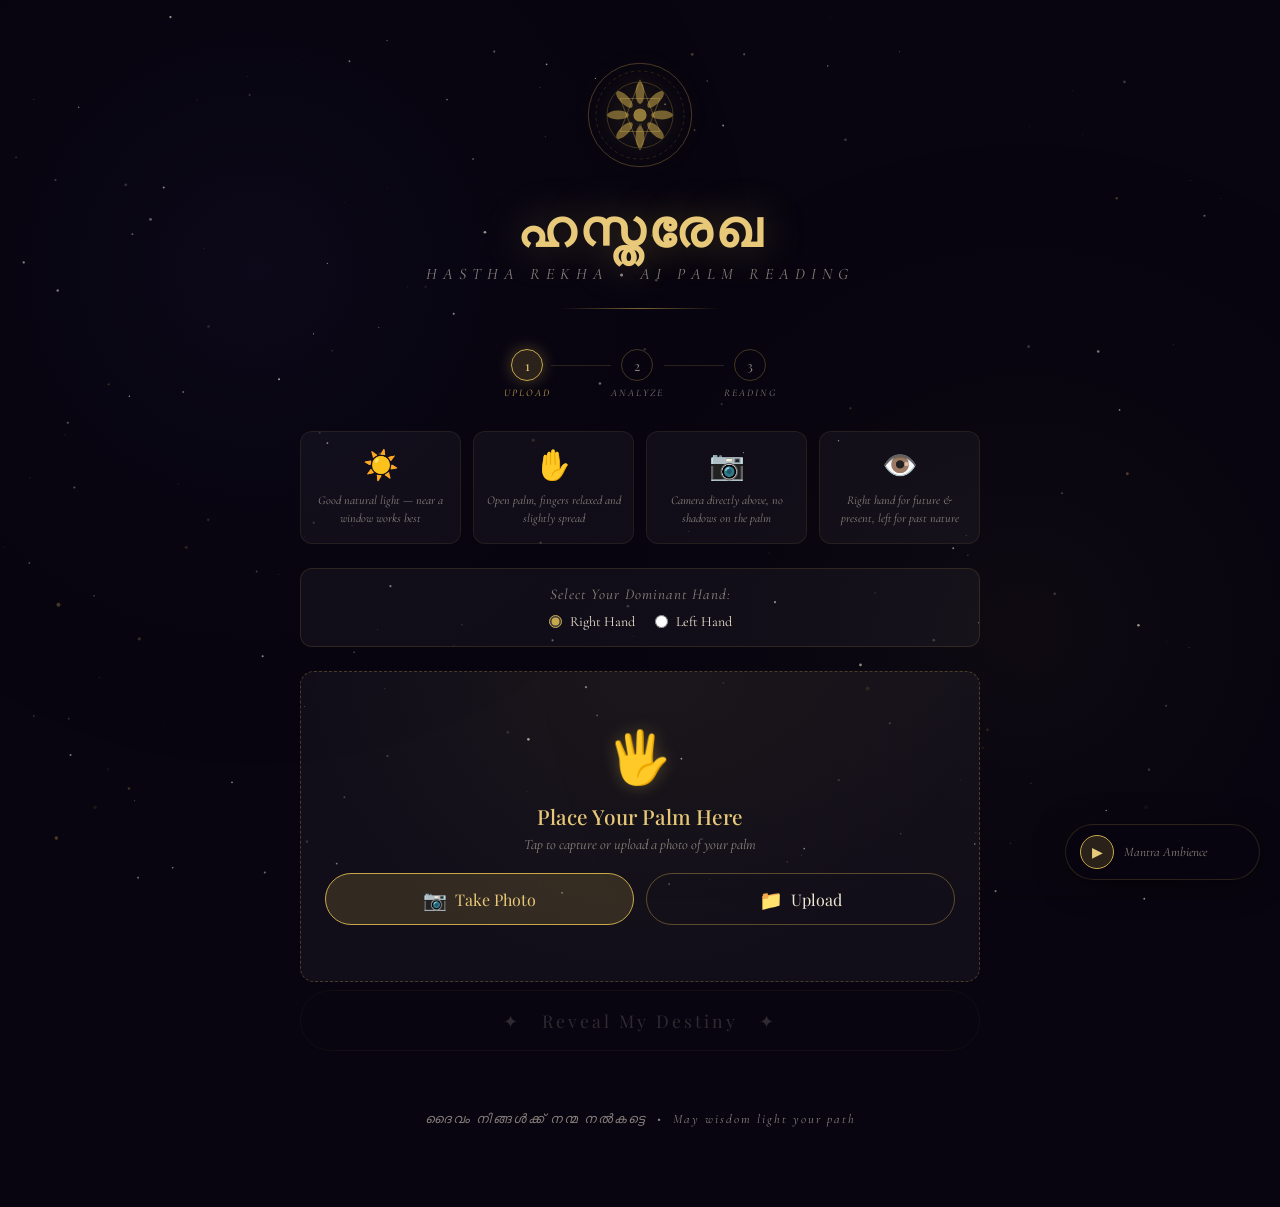
==== frontend/index.html @ 3e12196b "Initial commit of AI Hastha Rekha" ====
<!DOCTYPE html>
<html lang="en">

<head>
  <meta charset="UTF-8">
  <meta name="viewport" content="width=device-width, initial-scale=1.0">
  <title>ഹസ്തരേഖ — AI Palm Reader</title>
  <link
    href="https://fonts.googleapis.com/css2?family=Playfair+Display:wght@400;500;700&family=Cormorant+Garamond:ital,wght@0,300;0,400;0,500;1,300;1,400&family=Noto+Sans+Malayalam:wght@300;400;500&display=swap"
    rel="stylesheet">
  <style>
    :root {
      --gold: #c9a84c;
      --gold-light: #e8c97a;
      --gold-dim: rgba(201, 168, 76, 0.18);
      --gold-glow: rgba(201, 168, 76, 0.35);
      --deep: #080510;
      --surface: rgba(255, 255, 255, 0.04);
      --surface2: rgba(255, 255, 255, 0.07);
      --text: #f0e6d3;
      --text-dim: rgba(240, 230, 211, 0.55);
      --rose: #c46b7a;
      --indigo: #5b4faa;
      --r: 14px;
    }

    * {
      margin: 0;
      padding: 0;
      box-sizing: border-box
    }

    html {
      scroll-behavior: smooth
    }

    body {
      font-family: 'Cormorant Garamond', serif;
      background: var(--deep);
      color: var(--text);
      min-height: 100vh;
      overflow-x: hidden;
      cursor: default;
    }

    /* ── CANVAS BACKGROUND ── */
    #cosmosCanvas {
      position: fixed;
      top: 0;
      left: 0;
      width: 100%;
      height: 100%;
      z-index: 0;
      pointer-events: none;
    }

    /* ── MAIN WRAPPER ── */
    .app {
      position: relative;
      z-index: 1;
      min-height: 100vh;
      display: flex;
      flex-direction: column;
      align-items: center;
      padding: 0 16px 80px;
    }

    /* ── HERO HEADER ── */
    .hero {
      width: 100%;
      max-width: 680px;
      text-align: center;
      padding: 60px 0 40px;
      animation: fadeDown 1.2s cubic-bezier(.16, 1, .3, 1) both;
    }

    @keyframes fadeDown {
      from {
        opacity: 0;
        transform: translateY(-30px)
      }

      to {
        opacity: 1;
        transform: none
      }
    }

    .yantra {
      width: 110px;
      height: 110px;
      margin: 0 auto 28px;
      position: relative;
    }

    .yantra svg {
      width: 100%;
      height: 100%;
      animation: rotateYantra 60s linear infinite;
      filter: drop-shadow(0 0 14px var(--gold-glow));
    }

    @keyframes rotateYantra {
      to {
        transform: rotate(360deg)
      }
    }

    .hero h1 {
      font-family: 'Playfair Display', serif;
      font-size: clamp(2rem, 7vw, 3.2rem);
      font-weight: 700;
      color: var(--gold-light);
      letter-spacing: 3px;
      line-height: 1.1;
      text-shadow: 0 0 40px var(--gold-glow);
    }

    .hero-sub {
      font-family: 'Cormorant Garamond', serif;
      font-size: clamp(0.8rem, 2.5vw, 1rem);
      font-style: italic;
      color: var(--text-dim);
      letter-spacing: 6px;
      text-transform: uppercase;
      margin-top: 10px;
    }

    .divider {
      width: 160px;
      height: 1px;
      background: linear-gradient(to right, transparent, var(--gold), transparent);
      margin: 24px auto 0;
      opacity: .6;
    }

    /* ── MUSIC PLAYER ── */
    .music-bar {
      position: fixed;
      bottom: 20px;
      right: 20px;
      z-index: 100;
      display: flex;
      align-items: center;
      gap: 10px;
      background: rgba(8, 5, 16, 0.85);
      border: 1px solid var(--gold-dim);
      border-radius: 50px;
      padding: 10px 18px 10px 14px;
      backdrop-filter: blur(20px);
      box-shadow: 0 4px 30px rgba(0, 0, 0, 0.5);
      transition: transform .2s;
    }

    .music-bar:hover {
      transform: translateY(-2px)
    }

    .music-btn {
      width: 34px;
      height: 34px;
      border-radius: 50%;
      background: var(--gold-dim);
      border: 1px solid var(--gold);
      color: var(--gold-light);
      font-size: 14px;
      cursor: pointer;
      display: flex;
      align-items: center;
      justify-content: center;
      transition: all .2s;
    }

    .music-btn:hover {
      background: var(--gold-glow)
    }

    .music-label {
      font-family: 'Cormorant Garamond', serif;
      font-size: 13px;
      font-style: italic;
      color: var(--text-dim);
      white-space: nowrap;
    }

    .music-waves {
      display: flex;
      align-items: flex-end;
      gap: 2px;
      height: 18px;
      margin-left: 6px
    }

    .music-waves span {
      width: 3px;
      background: var(--gold);
      border-radius: 2px;
      animation: musicWave 1.2s ease-in-out infinite;
      opacity: 0;
      transition: opacity .3s;
    }

    .music-waves span:nth-child(2) {
      animation-delay: .15s
    }

    .music-waves span:nth-child(3) {
      animation-delay: .3s
    }

    .music-waves span:nth-child(4) {
      animation-delay: .45s
    }

    .music-waves.playing span {
      opacity: 1
    }

    @keyframes musicWave {

      0%,
      100% {
        height: 4px
      }

      50% {
        height: 16px
      }
    }

    /* ── STEP INDICATOR ── */
    .steps {
      display: flex;
      align-items: center;
      gap: 0;
      margin-bottom: 32px;
      animation: fadeUp .8s .3s both;
    }

    @keyframes fadeUp {
      from {
        opacity: 0;
        transform: translateY(20px)
      }

      to {
        opacity: 1;
        transform: none
      }
    }

    .step {
      display: flex;
      flex-direction: column;
      align-items: center;
      gap: 6px;
    }

    .step-dot {
      width: 32px;
      height: 32px;
      border-radius: 50%;
      border: 1.5px solid rgba(201, 168, 76, 0.3);
      display: flex;
      align-items: center;
      justify-content: center;
      font-size: 13px;
      font-family: 'Playfair Display', serif;
      color: var(--text-dim);
      transition: all .5s cubic-bezier(.16, 1, .3, 1);
    }

    .step.active .step-dot {
      border-color: var(--gold);
      color: var(--gold-light);
      background: var(--gold-dim);
      box-shadow: 0 0 16px var(--gold-glow);
    }

    .step.done .step-dot {
      border-color: var(--gold);
      background: var(--gold);
      color: var(--deep);
    }

    .step-label {
      font-size: 10px;
      letter-spacing: 2px;
      text-transform: uppercase;
      color: var(--text-dim);
      font-style: italic;
      transition: color .3s;
    }

    .step.active .step-label {
      color: var(--gold)
    }

    .step-line {
      width: 60px;
      height: 1px;
      background: linear-gradient(to right, var(--gold-dim), var(--gold-dim));
      margin-bottom: 18px;
      transition: background .5s;
    }

    .step-line.done {
      background: linear-gradient(to right, var(--gold), var(--gold))
    }

    @media(max-width:480px) {
      .step-line {
        width: 30px
      }

      .step-label {
        font-size: 9px
      }
    }

    /* ── UPLOAD CARD ── */
    .upload-card {
      width: 100%;
      max-width: 680px;
      animation: fadeUp .8s .4s both;
    }

    /* HOW-TO GUIDE */
    .howto {
      display: grid;
      grid-template-columns: repeat(auto-fit, minmax(140px, 1fr));
      gap: 12px;
      margin-bottom: 24px;
    }

    .howto-item {
      background: var(--surface);
      border: 1px solid rgba(201, 168, 76, 0.1);
      border-radius: 12px;
      padding: 16px 12px;
      text-align: center;
      transition: border-color .3s, background .3s;
    }

    .howto-item:hover {
      border-color: rgba(201, 168, 76, 0.3);
      background: var(--surface2);
    }

    .howto-icon {
      font-size: 1.8rem;
      margin-bottom: 8px;
      display: block
    }

    .howto-text {
      font-size: 12px;
      font-style: italic;
      color: var(--text-dim);
      line-height: 1.5;
    }

    /* DROP ZONE */
    .drop-zone {
      border: 1.5px dashed rgba(201, 168, 76, 0.3);
      border-radius: var(--r);
      padding: 56px 24px;
      text-align: center;
      cursor: pointer;
      position: relative;
      overflow: hidden;
      transition: all .4s cubic-bezier(.16, 1, .3, 1);
      background: var(--surface);
    }

    .drop-zone::before {
      content: '';
      position: absolute;
      inset: 0;
      background: radial-gradient(ellipse at 50% 0%, rgba(201, 168, 76, 0.06), transparent 70%);
      pointer-events: none;
    }

    .drop-zone:hover,
    .drop-zone.dragover {
      border-color: var(--gold);
      background: rgba(201, 168, 76, 0.06);
      transform: scale(1.01);
    }

    .drop-zone input {
      display: none
    }

    .drop-icon {
      font-size: 3.2rem;
      margin-bottom: 12px;
      display: block;
      filter: drop-shadow(0 0 8px var(--gold-glow));
      animation: float 3s ease-in-out infinite;
    }

    @keyframes float {

      0%,
      100% {
        transform: translateY(0)
      }

      50% {
        transform: translateY(-8px)
      }
    }

    .drop-title {
      font-family: 'Playfair Display', serif;
      font-size: 1.3rem;
      font-weight: 500;
      color: var(--gold-light);
      margin-bottom: 6px;
    }

    .drop-sub {
      font-size: .9rem;
      font-style: italic;
      color: var(--text-dim)
    }

    /* ── PREVIEW GRID ── */
    .preview-grid {
      display: grid;
      grid-template-columns: 1fr 1fr;
      gap: 16px;
      margin: 20px 0;
      animation: fadeUp .5s both;
    }

    @media(max-width:500px) {
      .preview-grid {
        grid-template-columns: 1fr
      }
    }

    .preview-box {
      border-radius: 12px;
      overflow: hidden;
      border: 1px solid rgba(201, 168, 76, 0.15);
      background: var(--surface);
      position: relative;
    }

    .preview-box-label {
      position: absolute;
      top: 10px;
      left: 10px;
      z-index: 2;
      font-size: 10px;
      letter-spacing: 2px;
      text-transform: uppercase;
      color: var(--gold);
      font-style: italic;
      background: rgba(8, 5, 16, 0.7);
      padding: 3px 8px;
      border-radius: 20px;
      border: 1px solid var(--gold-dim);
    }

    .preview-box img {
      width: 100%;
      display: block;
      transition: transform .4s;
    }

    .preview-box:hover img {
      transform: scale(1.03)
    }

    /* scanner overlay */
    .scan-overlay {
      position: absolute;
      top: 0;
      left: 0;
      width: 100%;
      height: 100%;
      pointer-events: none;
      z-index: 1;
    }

    .scan-beam {
      width: 100%;
      height: 2px;
      background: linear-gradient(to right, transparent, var(--gold), white, var(--gold), transparent);
      position: absolute;
      left: 0;
      top: 0;
      box-shadow: 0 0 12px var(--gold-glow);
      opacity: 0;
    }

    .scanning .scan-beam {
      animation: beamScan 2s linear infinite;
      opacity: 1;
    }

    @keyframes beamScan {
      0% {
        top: 0%
      }

      100% {
        top: 100%
      }
    }

    /* ── ANALYZE BUTTON ── */
    .btn-analyze {
      width: 100%;
      padding: 18px;
      background: transparent;
      border: 1.5px solid var(--gold);
      border-radius: 50px;
      color: var(--gold-light);
      font-family: 'Playfair Display', serif;
      font-size: 1.1rem;
      letter-spacing: 3px;
      cursor: pointer;
      position: relative;
      overflow: hidden;
      transition: all .4s cubic-bezier(.16, 1, .3, 1);
      margin-top: 8px;
    }

    .btn-analyze::before {
      content: '';
      position: absolute;
      inset: 0;
      background: linear-gradient(135deg, transparent 0%, var(--gold-dim) 50%, transparent 100%);
      transform: translateX(-100%);
      transition: transform .5s;
    }

    .btn-analyze:hover:not(:disabled)::before {
      transform: translateX(100%)
    }

    .btn-analyze:hover:not(:disabled) {
      background: var(--gold-dim);
      box-shadow: 0 0 30px var(--gold-glow), 0 0 60px rgba(201, 168, 76, 0.1);
      transform: translateY(-2px);
    }

    .btn-analyze:disabled {
      opacity: .3;
      cursor: not-allowed;
      border-color: rgba(201, 168, 76, 0.2);
      color: var(--text-dim);
    }

    /* ── LOADING RITUAL ── */
    .loading-ritual {
      width: 100%;
      max-width: 680px;
      text-align: center;
      padding: 60px 20px;
      animation: fadeUp .5s both;
    }

    .ritual-mandala {
      width: 100px;
      height: 100px;
      margin: 0 auto 30px;
      position: relative;
    }

    .ritual-mandala svg {
      animation: rotateYantra 3s linear infinite;
      filter: drop-shadow(0 0 20px var(--gold-glow));
    }

    .ritual-text {
      font-family: 'Playfair Display', serif;
      font-size: 1.2rem;
      font-style: italic;
      color: var(--gold-light);
      margin-bottom: 12px;
    }

    .ritual-sub {
      font-size: .85rem;
      font-style: italic;
      color: var(--text-dim);
      letter-spacing: 2px
    }

    .ritual-dots {
      display: flex;
      justify-content: center;
      gap: 8px;
      margin-top: 20px
    }

    .ritual-dots span {
      width: 6px;
      height: 6px;
      border-radius: 50%;
      background: var(--gold);
      animation: dotPulse 1.5s ease-in-out infinite;
      opacity: .3;
    }

    .ritual-dots span:nth-child(2) {
      animation-delay: .3s
    }

    .ritual-dots span:nth-child(3) {
      animation-delay: .6s
    }

    @keyframes dotPulse {

      0%,
      100% {
        opacity: .3;
        transform: scale(1)
      }

      50% {
        opacity: 1;
        transform: scale(1.4)
      }
    }

    /* ── READING RESULT ── */
    .result-wrap {
      width: 100%;
      max-width: 680px;
      animation: fadeUp .8s both;
    }

    /* CONFIDENCE BADGE */
    .confidence-badge {
      display: inline-flex;
      align-items: center;
      gap: 6px;
      padding: 6px 14px;
      border-radius: 30px;
      font-size: 12px;
      font-style: italic;
      letter-spacing: 1px;
      margin-bottom: 20px;
    }

    .confidence-badge.high {
      background: rgba(100, 180, 100, 0.12);
      border: 1px solid rgba(100, 180, 100, 0.3);
      color: #7ec87e;
    }

    .confidence-badge.medium {
      background: rgba(201, 168, 76, 0.12);
      border: 1px solid var(--gold-dim);
      color: var(--gold-light);
    }

    .confidence-badge.low {
      background: rgba(196, 107, 122, 0.12);
      border: 1px solid rgba(196, 107, 122, 0.3);
      color: var(--rose);
    }

    /* LANGUAGE SWITCHER */
    .lang-switcher {
      display: flex;
      gap: 4px;
      background: rgba(0, 0, 0, 0.3);
      border-radius: 50px;
      padding: 4px;
      border: 1px solid var(--gold-dim);
      margin-bottom: 24px;
      width: fit-content;
    }

    .lang-btn {
      padding: 10px 28px;
      border-radius: 50px;
      font-family: 'Cormorant Garamond', serif;
      font-size: .95rem;
      font-style: italic;
      letter-spacing: 1px;
      cursor: pointer;
      border: none;
      background: transparent;
      color: var(--text-dim);
      transition: all .3s;
    }

    .lang-btn.active {
      background: var(--gold-dim);
      color: var(--gold-light);
      border: 1px solid var(--gold);
      box-shadow: 0 0 12px rgba(201, 168, 76, 0.15);
    }

    /* TTS CONTROL */
    .tts-control {
      display: flex;
      align-items: center;
      gap: 10px;
      background: var(--surface);
      border: 1px solid var(--gold-dim);
      border-radius: 50px;
      padding: 8px 8px 8px 16px;
      margin-bottom: 28px;
      flex-wrap: wrap;
    }

    .tts-label {
      font-size: 12px;
      font-style: italic;
      color: var(--text-dim);
      letter-spacing: 1px;
      flex: 1;
      min-width: 80px;
    }

    .tts-btn {
      background: var(--gold-dim);
      border: 1px solid rgba(201, 168, 76, 0.4);
      color: var(--gold-light);
      border-radius: 50px;
      padding: 7px 16px;
      font-size: 12px;
      cursor: pointer;
      transition: all .2s;
      white-space: nowrap;
    }

    .tts-btn:hover:not(:disabled) {
      background: var(--gold-glow);
      border-color: var(--gold)
    }

    .tts-btn:disabled {
      opacity: .3;
      cursor: not-allowed
    }

    .tts-waves {
      display: flex;
      align-items: flex-end;
      gap: 2px;
      height: 16px;
      margin-left: 4px
    }

    .tts-waves span {
      width: 3px;
      background: var(--gold);
      border-radius: 2px;
      opacity: 0;
      animation: musicWave 1s ease-in-out infinite;
      transition: opacity .3s;
    }

    .tts-waves.active span {
      opacity: 1
    }

    .tts-waves span:nth-child(2) {
      animation-delay: .12s
    }

    .tts-waves span:nth-child(3) {
      animation-delay: .24s
    }

    .tts-waves span:nth-child(4) {
      animation-delay: .36s
    }

    /* READING BODY */
    .reading-body {
      line-height: 1.85;
      font-size: clamp(1rem, 2.5vw, 1.1rem);
      font-weight: 400;
      color: var(--text);
    }

    .reading-body .r-section {
      margin-bottom: 32px;
      opacity: 0;
      transform: translateY(16px);
      animation: revealSection .7s cubic-bezier(.16, 1, .3, 1) forwards;
    }

    @keyframes revealSection {
      to {
        opacity: 1;
        transform: none
      }
    }

    .reading-body .r-section h3 {
      font-family: 'Playfair Display', serif;
      font-size: 1.05rem;
      font-weight: 500;
      color: var(--gold-light);
      letter-spacing: 2px;
      text-transform: uppercase;
      font-style: normal;
      margin-bottom: 12px;
      padding-bottom: 8px;
      border-bottom: 1px solid rgba(201, 168, 76, 0.12);
      display: flex;
      align-items: center;
      gap: 10px;
    }

    .reading-body .r-section h3::before {
      content: '';
      width: 20px;
      height: 1px;
      background: var(--gold);
      flex-shrink: 0;
    }

    .reading-body p {
      margin-bottom: 14px;
      color: rgba(240, 230, 211, 0.88)
    }

    .reading-body .r-greeting {
      font-size: 1.15rem;
      font-style: italic;
      color: var(--gold-light);
      margin-bottom: 24px;
      line-height: 1.7;
      text-align: center;
      padding: 20px;
      border: 1px solid var(--gold-dim);
      border-radius: 12px;
      background: rgba(201, 168, 76, 0.04);
    }

    /* RETAKE BTN */
    .btn-retake {
      display: inline-flex;
      align-items: center;
      gap: 8px;
      padding: 12px 28px;
      background: transparent;
      border: 1px solid rgba(201, 168, 76, 0.3);
      border-radius: 50px;
      color: var(--text-dim);
      font-family: 'Cormorant Garamond', serif;
      font-size: .95rem;
      font-style: italic;
      cursor: pointer;
      transition: all .3s;
      margin-top: 30px;
      letter-spacing: 1px;
    }

    .btn-retake:hover {
      border-color: var(--gold);
      color: var(--gold-light);
      background: var(--gold-dim);
    }

    /* ERROR */
    .error-card {
      background: rgba(196, 107, 122, 0.08);
      border: 1px solid rgba(196, 107, 122, 0.3);
      border-radius: 12px;
      padding: 24px;
      text-align: center;
      color: var(--rose);
      font-style: italic;
    }

    /* FOOTER */
    .footer {
      margin-top: 60px;
      text-align: center;
      color: var(--text-dim);
      font-size: .8rem;
      font-style: italic;
      letter-spacing: 2px;
      animation: fadeUp 1s 1s both;
    }

    /* SCROLLBAR */
    ::-webkit-scrollbar {
      width: 4px
    }

    ::-webkit-scrollbar-track {
      background: transparent
    }

    ::-webkit-scrollbar-thumb {
      background: var(--gold-dim);
      border-radius: 2px
    }

    /* DOMINANCE SELECTOR */
    .dominance-select-wrap {
      display: flex;
      flex-direction: column;
      align-items: center;
      gap: 10px;
      margin-bottom: 24px;
      background: var(--surface);
      border: 1px solid rgba(201, 168, 76, 0.15);
      border-radius: 12px;
      padding: 16px;
      width: 100%;
    }

    .dominance-label {
      font-family: 'Cormorant Garamond', serif;
      font-size: 15px;
      font-style: italic;
      color: var(--text-dim);
      letter-spacing: 1px;
    }

    .dominance-options {
      display: flex;
      gap: 20px;
    }

    .dom-option {
      display: flex;
      align-items: center;
      gap: 8px;
      cursor: pointer;
      font-size: 14px;
      color: var(--text);
      transition: color 0.3s;
    }

    .dom-option input {
      accent-color: var(--gold);
      cursor: pointer;
    }

    .dom-option:hover {
      color: var(--gold-light);
    }

    /* CONFIRMATION MODAL */
    .modal {
      position: fixed;
      inset: 0;
      z-index: 1000;
      background: rgba(8, 5, 16, 0.9);
      backdrop-filter: blur(8px);
      display: flex;
      align-items: center;
      justify-content: center;
      padding: 20px;
    }

    .modal-content {
      background: #0d091a;
      border: 1px solid var(--gold);
      border-radius: var(--r);
      padding: 30px;
      max-width: 480px;
      width: 100%;
      text-align: center;
      box-shadow: 0 0 30px var(--gold-glow);
      animation: modalReveal 0.4s cubic-bezier(0.16, 1, 0.3, 1) both;
    }

    @keyframes modalReveal {
      from {
        opacity: 0;
        transform: scale(0.95) translateY(10px);
      }

      to {
        opacity: 1;
        transform: scale(1) translateY(0);
      }
    }

    .modal-content h3 {
      font-family: 'Playfair Display', serif;
      color: var(--gold-light);
      font-size: 1.4rem;
      margin-bottom: 16px;
      letter-spacing: 1px;
    }

    .modal-content p {
      font-family: 'Cormorant Garamond', serif;
      font-size: 1.1rem;
      color: var(--text);
      line-height: 1.6;
      margin-bottom: 24px;
    }

    .modal-actions {
      display: flex;
      gap: 12px;
      justify-content: center;
    }

    .modal-btn {
      padding: 12px 24px;
      border-radius: 30px;
      font-family: 'Cormorant Garamond', serif;
      font-size: 1rem;
      cursor: pointer;
      transition: all 0.2s;
    }

    .modal-btn.proceed {
      background: var(--gold-dim);
      border: 1px solid var(--gold);
      color: var(--gold-light);
    }

    .modal-btn.proceed:hover {
      background: var(--gold-glow);
      box-shadow: 0 0 12px var(--gold-glow);
    }

    .modal-btn.cancel {
      background: transparent;
      border: 1px solid rgba(255, 255, 255, 0.15);
      color: var(--text-dim);
    }

    .modal-btn.cancel:hover {
      border-color: var(--text-dim);
      color: var(--text);
    }
  </style>
</head>

<body>

  <!-- Cosmos Canvas -->
  <canvas id="cosmosCanvas"></canvas>

  <!-- Ambient Music -->
  <div class="music-bar" id="musicBar">
    <button class="music-btn" id="musicBtn" onclick="toggleMusic()" title="Toggle ambient music">▶</button>
    <span class="music-label">Mantra Ambience</span>
    <div class="music-waves" id="musicWaves">
      <span></span><span></span><span></span><span></span>
    </div>
  </div>

  <div class="app">

    <!-- Hero -->
    <header class="hero">
      <div class="yantra">
        <svg viewBox="0 0 100 100" fill="none" xmlns="http://www.w3.org/2000/svg">
          <circle cx="50" cy="50" r="47" stroke="#c9a84c" stroke-width="0.6" opacity=".5" />
          <circle cx="50" cy="50" r="40" stroke="#c9a84c" stroke-width="0.4" stroke-dasharray="3 3" opacity=".4" />
          <circle cx="50" cy="50" r="30" stroke="#c9a84c" stroke-width="0.6" opacity=".4" />
          <circle cx="50" cy="50" r="6" fill="#c9a84c" opacity=".7" />
          <!-- 8-petal lotus -->
          <g opacity=".55">
            <ellipse cx="50" cy="30" rx="4" ry="10" fill="#c9a84c" />
            <ellipse cx="50" cy="30" rx="4" ry="10" fill="#c9a84c" transform="rotate(45,50,50)" />
            <ellipse cx="50" cy="30" rx="4" ry="10" fill="#c9a84c" transform="rotate(90,50,50)" />
            <ellipse cx="50" cy="30" rx="4" ry="10" fill="#c9a84c" transform="rotate(135,50,50)" />
            <ellipse cx="50" cy="30" rx="4" ry="10" fill="#c9a84c" transform="rotate(180,50,50)" />
            <ellipse cx="50" cy="30" rx="4" ry="10" fill="#c9a84c" transform="rotate(225,50,50)" />
            <ellipse cx="50" cy="30" rx="4" ry="10" fill="#c9a84c" transform="rotate(270,50,50)" />
            <ellipse cx="50" cy="30" rx="4" ry="10" fill="#c9a84c" transform="rotate(315,50,50)" />
          </g>
          <!-- triangle -->
          <polygon points="50,18 68,65 32,65" stroke="#c9a84c" stroke-width="0.7" fill="none" opacity=".5" />
          <polygon points="50,82 32,35 68,35" stroke="#c9a84c" stroke-width="0.7" fill="none" opacity=".5" />
        </svg>
      </div>
      <h1>ഹസ്തരേഖ</h1>
      <p class="hero-sub">Hastha Rekha • AI Palm Reading</p>
      <div class="divider"></div>
    </header>

    <!-- Step Indicator -->
    <div class="steps" id="stepIndicator">
      <div class="step active" id="step1">
        <div class="step-dot">1</div>
        <div class="step-label">Upload</div>
      </div>
      <div class="step-line" id="line1"></div>
      <div class="step" id="step2">
        <div class="step-dot">2</div>
        <div class="step-label">Analyze</div>
      </div>
      <div class="step-line" id="line2"></div>
      <div class="step" id="step3">
        <div class="step-dot">3</div>
        <div class="step-label">Reading</div>
      </div>
    </div>

    <!-- Upload Section -->
    <div class="upload-card" id="uploadSection">

      <!-- How-to guide -->
      <div class="howto">
        <div class="howto-item">
          <span class="howto-icon">☀️</span>
          <p class="howto-text">Good natural light — near a window works best</p>
        </div>
        <div class="howto-item">
          <span class="howto-icon">✋</span>
          <p class="howto-text">Open palm, fingers relaxed and slightly spread</p>
        </div>
        <div class="howto-item">
          <span class="howto-icon">📷</span>
          <p class="howto-text">Camera directly above, no shadows on the palm</p>
        </div>
        <div class="howto-item">
          <span class="howto-icon">👁️</span>
          <p class="howto-text">Right hand for future & present, left for past nature</p>
        </div>
      </div>

      <!-- Dominance Selector -->
      <div class="dominance-select-wrap">
        <span class="dominance-label">Select Your Dominant Hand:</span>
        <div class="dominance-options">
          <label class="dom-option">
            <input type="radio" name="dominance" value="right" checked>
            <span>Right Hand</span>
          </label>
          <label class="dom-option">
            <input type="radio" name="dominance" value="left">
            <span>Left Hand</span>
          </label>
        </div>
      </div>

      <!-- Drop Zone -->
      <div class="drop-zone" id="dropZone">
        <input type="file" id="fileInput" accept="image/*" style="display:none;">
        <input type="file" id="cameraInput" accept="image/*" capture="environment" style="display:none;">
        
        <span class="drop-icon">🖐</span>
        <p class="drop-title">Place Your Palm Here</p>
        <p class="drop-sub" style="margin-bottom:20px;">Tap to capture or upload a photo of your palm</p>
        
        <div class="upload-actions" style="display:flex;gap:12px;justify-content:center;flex-wrap:wrap;position:relative;z-index:2;">
          <button id="btnCamera" style="flex:1;min-width:140px;padding:12px;border-radius:30px;background:var(--gold-dim);border:1px solid var(--gold);color:var(--gold-light);font-family:'Playfair Display',serif;font-size:1rem;cursor:pointer;display:flex;align-items:center;justify-content:center;gap:8px;transition:all 0.3s;">
            <span style="font-size:1.2rem;">📷</span> Take Photo
          </button>
          <button id="btnGallery" style="flex:1;min-width:140px;padding:12px;border-radius:30px;background:transparent;border:1px solid rgba(201,168,76,0.4);color:var(--text);font-family:'Playfair Display',serif;font-size:1rem;cursor:pointer;display:flex;align-items:center;justify-content:center;gap:8px;transition:all 0.3s;">
            <span style="font-size:1.2rem;">📁</span> Upload
          </button>
        </div>
      </div>

      <!-- Preview (hidden until file selected) -->
      <div class="preview-grid" id="previewGrid" style="display:none">
        <div class="preview-box" id="originalBox">
          <div class="preview-box-label">Your Palm</div>
          <div id="originalImg"></div>
        </div>
        <div class="preview-box" id="scannedBox">
          <div class="preview-box-label">Line Analysis</div>
          <div class="scan-overlay">
            <div class="scan-beam" id="scanBeam"></div>
          </div>
          <div id="scannedImg"></div>
        </div>
      </div>

      <!-- Analyze Button -->
      <button class="btn-analyze" id="analyzeBtn" disabled onclick="analyze()">
        ✦ &nbsp; Reveal My Destiny &nbsp; ✦
      </button>
    </div>

    <!-- Loading -->
    <div class="loading-ritual" id="loadingSection" style="display:none">
      <div class="ritual-mandala">
        <svg viewBox="0 0 100 100" width="100" height="100" fill="none">
          <circle cx="50" cy="50" r="47" stroke="#c9a84c" stroke-width="1" opacity=".4" />
          <circle cx="50" cy="50" r="35" stroke="#c9a84c" stroke-width="0.8" stroke-dasharray="4 2" opacity=".6" />
          <circle cx="50" cy="50" r="20" stroke="#c9a84c" stroke-width="1" opacity=".5" />
          <circle cx="50" cy="50" r="6" fill="#c9a84c" opacity=".8" />
          <line x1="50" y1="3" x2="50" y2="97" stroke="#c9a84c" stroke-width="0.5" opacity=".3" />
          <line x1="3" y1="50" x2="97" y2="50" stroke="#c9a84c" stroke-width="0.5" opacity=".3" />
          <line x1="15" y1="15" x2="85" y2="85" stroke="#c9a84c" stroke-width="0.5" opacity=".3" />
          <line x1="85" y1="15" x2="15" y2="85" stroke="#c9a84c" stroke-width="0.5" opacity=".3" />
        </svg>
      </div>
      <p class="ritual-text" id="ritualText">Reading the sacred lines…</p>
      <p class="ritual-sub" id="ritualSub">Krishnan Ashan is examining your palm</p>
      <div class="ritual-dots"><span></span><span></span><span></span></div>
    </div>

    <!-- Result -->
    <div class="result-wrap" id="resultSection" style="display:none">

      <div style="text-align:center;margin-bottom:24px">
        <div class="confidence-badge medium" id="confidenceBadge">✦ Reading Complete</div>
      </div>

      <!-- Language Switcher -->
      <div style="display:flex;justify-content:center">
        <div class="lang-switcher">
          <button class="lang-btn active" id="btnEn" onclick="switchLang('en')">📖 English</button>
          <button class="lang-btn" id="btnMl" onclick="switchLang('ml')">📖 മലയാളം</button>
        </div>
      </div>

      <!-- TTS -->
      <div class="tts-control" id="ttsControl">
        <span class="tts-label" id="ttsLabel">🔊 Hear the reading</span>
        <button class="tts-btn" id="ttsPlayBtn" onclick="handleTtsPlay()">▶ Speak</button>
        <button class="tts-btn" id="ttsPauseBtn" onclick="handleTtsPause()" disabled>⏸ Pause</button>
        <button class="tts-btn" onclick="handleTtsStop()">⏹ Stop</button>
        <div class="tts-waves" id="ttsWaves">
          <span></span><span></span><span></span><span></span>
        </div>
      </div>

      <!-- English Reading -->
      <div id="readingEn" class="reading-body"></div>
      <!-- Malayalam Reading -->
      <div id="readingMl" class="reading-body"
        style="display:none;font-family:'Noto Sans Malayalam','Cormorant Garamond',serif"></div>

      <!-- Retake -->
      <div style="text-align:center">
        <button class="btn-retake" onclick="resetApp()">↩ Read Another Palm</button>
      </div>
    </div>

    <!-- Error -->
    <div id="errorSection" style="display:none;width:100%;max-width:680px;margin-top:20px">
      <div class="error-card">
        <p id="errorMsg">Something went wrong. Please try again.</p>
        <button class="btn-retake" onclick="resetApp()" style="margin-top:16px">↩ Try Again</button>
      </div>
    </div>

    <footer class="footer">
      <p>ദൈവം നിങ്ങൾക്ക് നന്മ നൽകട്ടെ &nbsp;•&nbsp; May wisdom light your path</p>
    </footer>
  </div>

  <!-- Hand Mismatch Warning Modal -->
  <div id="confirmModal" class="modal" style="display:none">
    <div class="modal-content">
      <h3>✦ Hand Mismatch Warning ✦</h3>
      <p id="modalMsg"></p>
      <div class="modal-actions">
        <button class="modal-btn proceed" onclick="proceedAfterWarning()">Proceed Anyway</button>
        <button class="modal-btn cancel" onclick="closeModal()">Go Back</button>
      </div>
    </div>
  </div>

  <script>
    // ── COSMOS CANVAS ──────────────────────────────────────────────
    const canvas = document.getElementById('cosmosCanvas');
    const ctx = canvas.getContext('2d');
    let stars = [], particles = [];
    function resizeCanvas() {
      canvas.width = window.innerWidth;
      canvas.height = window.innerHeight;
      initStars();
    }
    function initStars() {
      stars = Array.from({ length: 150 }, () => ({
        x: Math.random() * canvas.width,
        y: Math.random() * canvas.height,
        r: Math.random() * 1.2 + 0.2,
        alpha: Math.random() * 0.6 + 0.1,
        speed: Math.random() * 0.3 + 0.05,
        phase: Math.random() * Math.PI * 2
      }));
      particles = Array.from({ length: 30 }, () => ({
        x: Math.random() * canvas.width,
        y: Math.random() * canvas.height,
        vx: (Math.random() - .5) * 0.2,
        vy: (Math.random() - .5) * 0.2,
        r: Math.random() * 1.5 + 0.5,
        alpha: Math.random() * 0.3 + 0.05
      }));
    }
    function drawCosmos(t) {
      ctx.clearRect(0, 0, canvas.width, canvas.height);
      // nebula glow
      const g1 = ctx.createRadialGradient(canvas.width * .2, canvas.height * .3, 0, canvas.width * .2, canvas.height * .3, canvas.width * .4);
      g1.addColorStop(0, 'rgba(91,79,170,0.06)'); g1.addColorStop(1, 'transparent');
      ctx.fillStyle = g1; ctx.fillRect(0, 0, canvas.width, canvas.height);
      const g2 = ctx.createRadialGradient(canvas.width * .8, canvas.height * .7, 0, canvas.width * .8, canvas.height * .7, canvas.width * .4);
      g2.addColorStop(0, 'rgba(201,168,76,0.04)'); g2.addColorStop(1, 'transparent');
      ctx.fillStyle = g2; ctx.fillRect(0, 0, canvas.width, canvas.height);

      stars.forEach(s => {
        s.alpha = 0.15 + 0.5 * (Math.sin(t * s.speed + s.phase) * .5 + .5);
        ctx.beginPath(); ctx.arc(s.x, s.y, s.r, 0, Math.PI * 2);
        ctx.fillStyle = `rgba(240,230,211,${s.alpha})`; ctx.fill();
      });
      particles.forEach(p => {
        p.x += p.vx; p.y += p.vy;
        if (p.x < 0) p.x = canvas.width; if (p.x > canvas.width) p.x = 0;
        if (p.y < 0) p.y = canvas.height; if (p.y > canvas.height) p.y = 0;
        ctx.beginPath(); ctx.arc(p.x, p.y, p.r, 0, Math.PI * 2);
        ctx.fillStyle = `rgba(201,168,76,${p.alpha})`; ctx.fill();
      });
      requestAnimationFrame(t2 => drawCosmos(t2 / 1000));
    }
    window.addEventListener('resize', resizeCanvas);
    resizeCanvas();
    requestAnimationFrame(t => drawCosmos(t / 1000));

    // ── AMBIENT MUSIC (Web Audio API — mantra-style tone) ──────────
    let audioCtx = null, masterGain = null, musicPlaying = false;
    let oscillators = [], lfoNode = null, filterLfo = null;

    function buildMantraAudio() {
      audioCtx = new (window.AudioContext || window.webkitAudioContext)();
      masterGain = audioCtx.createGain();
      masterGain.gain.setValueAtTime(0, audioCtx.currentTime);
      masterGain.gain.linearRampToValueAtTime(0.06, audioCtx.currentTime + 3);
      masterGain.connect(audioCtx.destination);

      // Reverb via convolver
      const convolver = audioCtx.createConvolver();
      const bufLen = audioCtx.sampleRate * 3;
      const buf = audioCtx.createBuffer(2, bufLen, audioCtx.sampleRate);
      for (let c = 0; c < 2; c++) {
        const d = buf.getChannelData(c);
        for (let i = 0; i < bufLen; i++) d[i] = (Math.random() * 2 - 1) * Math.pow(1 - i / bufLen, 2.5);
      }
      convolver.buffer = buf;
      const convGain = audioCtx.createGain();
      convGain.gain.value = 0.4;
      masterGain.connect(convGain);
      convGain.connect(convolver);
      convolver.connect(audioCtx.destination);

      // Lowpass filter to warm the sound and remove metallic buzz
      const filter = audioCtx.createBiquadFilter();
      filter.type = 'lowpass';
      filter.frequency.setValueAtTime(450, audioCtx.currentTime);
      filter.Q.setValueAtTime(1.0, audioCtx.currentTime);
      filter.connect(masterGain);

      // SA (root) drone — pure detuned sine waves (136Hz, 136.4Hz, 204Hz, 204.5Hz, 272Hz)
      const freqs = [136, 136.4, 204, 204.5, 272];
      freqs.forEach((f, i) => {
        const osc = audioCtx.createOscillator();
        const g = audioCtx.createGain();
        osc.type = 'sine';
        osc.frequency.value = f;
        if (i === 0 || i === 1) {
          g.gain.value = 0.35; // Root 136Hz
        } else if (i === 2 || i === 3) {
          g.gain.value = 0.25; // Fifth 204Hz
        } else {
          g.gain.value = 0.15; // Octave 272Hz
        }
        osc.connect(g); g.connect(filter);
        osc.start();
        oscillators.push({ osc, g });
      });

      // Slow meditation bell — tuned to exact harmonics of 136Hz (544Hz, 816Hz, 1088Hz)
      function playBell() {
        if (!musicPlaying) return;
        const bellFreqs = [544, 816, 1088];
        bellFreqs.forEach(f => {
          const o = audioCtx.createOscillator();
          const g = audioCtx.createGain();
          o.type = 'sine'; o.frequency.value = f;
          g.gain.setValueAtTime(0, audioCtx.currentTime);
          g.gain.linearRampToValueAtTime(0.015, audioCtx.currentTime + 0.01);
          g.gain.exponentialRampToValueAtTime(0.0001, audioCtx.currentTime + 4);
          o.connect(g); g.connect(filter);
          o.start(); o.stop(audioCtx.currentTime + 4.5);
        });
        const delay = 8000 + Math.random() * 10000;
        setTimeout(playBell, delay);
      }
      setTimeout(playBell, 4000);

      // Slow LFO cutoff modulation to simulate deep breathing
      filterLfo = audioCtx.createOscillator();
      const filterLfoGain = audioCtx.createGain();
      filterLfo.type = 'sine';
      filterLfo.frequency.value = 0.05; // 20-second period
      filterLfoGain.gain.value = 100; // Modulate cutoff frequency by +/- 100Hz
      filterLfo.connect(filterLfoGain);
      filterLfoGain.connect(filter.frequency);
      filterLfo.start();

      // LFO tremolo on master
      lfoNode = audioCtx.createOscillator();
      const lfoGain = audioCtx.createGain();
      lfoNode.frequency.value = 0.08;
      lfoGain.gain.value = 0.012;
      lfoNode.connect(lfoGain);
      lfoGain.connect(masterGain.gain);
      lfoNode.start();
    }

    function toggleMusic() {
      const btn = document.getElementById('musicBtn');
      const waves = document.getElementById('musicWaves');
      if (!musicPlaying) {
        if (!audioCtx) buildMantraAudio();
        else {
          audioCtx.resume();
          masterGain.gain.cancelScheduledValues(audioCtx.currentTime);
          masterGain.gain.linearRampToValueAtTime(0.06, audioCtx.currentTime + 1);
        }
        musicPlaying = true;
        btn.textContent = '⏸';
        waves.classList.add('playing');
      } else {
        masterGain.gain.linearRampToValueAtTime(0, audioCtx.currentTime + 1.5);
        setTimeout(() => audioCtx.suspend(), 1600);
        musicPlaying = false;
        btn.textContent = '▶';
        waves.classList.remove('playing');
      }
    }

    // Automatically switch API URL based on where the app is running
    const API_URL = window.location.hostname === 'localhost' || window.location.hostname === '127.0.0.1'
      ? 'http://localhost:8000'
      : 'https://hastha-rekha-api.onrender.com'; // <-- Change this once you have your real Render URL
    let selectedFile = null;
    let englishText = '', malayalamText = '';
    let currentLang = 'en';

    const dropZone = document.getElementById('dropZone');
    const fileInput = document.getElementById('fileInput');
    const cameraInput = document.getElementById('cameraInput');
    const analyzeBtn = document.getElementById('analyzeBtn');

    document.getElementById('btnCamera').addEventListener('click', (e) => {
      e.stopPropagation();
      cameraInput.click();
    });
    
    document.getElementById('btnGallery').addEventListener('click', (e) => {
      e.stopPropagation();
      fileInput.click();
    });

    // Support clicking anywhere on the zone to fallback to gallery
    dropZone.addEventListener('click', () => fileInput.click());
    
    dropZone.addEventListener('dragover', e => { e.preventDefault(); dropZone.classList.add('dragover') });
    dropZone.addEventListener('dragleave', () => dropZone.classList.remove('dragover'));
    dropZone.addEventListener('drop', e => {
      e.preventDefault(); dropZone.classList.remove('dragover');
      if (e.dataTransfer.files[0]) handleFile(e.dataTransfer.files[0]);
    });
    fileInput.addEventListener('change', e => { if (e.target.files[0]) handleFile(e.target.files[0]) });
    cameraInput.addEventListener('change', e => { if (e.target.files[0]) handleFile(e.target.files[0]) });

    function handleFile(file) {
      selectedFile = file;
      const reader = new FileReader();
      reader.onload = e => {
        const src = e.target.result;
        document.getElementById('originalImg').innerHTML = `<img src="${src}" style="width:100%;display:block">`;
        document.getElementById('scannedImg').innerHTML = `<img src="${src}" id="scannedImgEl" style="width:100%;display:block;filter:grayscale(1)contrast(1.4)">`;
        document.getElementById('previewGrid').style.display = 'grid';
      };
      reader.readAsDataURL(file);
      analyzeBtn.disabled = false;
      setStep(1);
    }

    // ── STEP CONTROL ───────────────────────────────────────────────
    function setStep(active) {
      [1, 2, 3].forEach(n => {
        const el = document.getElementById('step' + n);
        el.classList.remove('active', 'done');
        if (n < active) el.classList.add('done');
        else if (n === active) el.classList.add('active');
      });
      [1, 2].forEach(n => {
        const line = document.getElementById('line' + n);
        if (n < active) line.classList.add('done');
        else line.classList.remove('done');
      });
    }

    // ── RITUAL LOADING MESSAGES ────────────────────────────────────
    const ritualMessages = [
      { t: 'Tracing the sacred lines…', s: 'Examining life, heart, and head lines' },
      { t: 'Reading the planetary mounts…', s: 'Jupiter, Venus, Saturn speak their truth' },
      { t: 'Consulting the ancient knowledge…', s: '30 years of wisdom, awakened' },
      { t: 'Feeling the energy of your hand…', s: 'Krishnan Ashan is with you now' },
      { t: 'Weaving your destiny story…', s: 'Almost ready to reveal what the lines say' },
    ];
    let ritualIdx = 0, ritualTimer = null;
    function startRitualMessages() {
      ritualIdx = 0;
      updateRitual();
      ritualTimer = setInterval(() => {
        ritualIdx = (ritualIdx + 1) % ritualMessages.length;
        updateRitual();
      }, 3200);
    }
    function updateRitual() {
      const m = ritualMessages[ritualIdx];
      const el1 = document.getElementById('ritualText');
      const el2 = document.getElementById('ritualSub');
      el1.style.opacity = 0; el2.style.opacity = 0;
      setTimeout(() => {
        el1.textContent = m.t; el2.textContent = m.s;
        el1.style.transition = 'opacity .5s'; el2.style.transition = 'opacity .5s';
        el1.style.opacity = 1; el2.style.opacity = 1;
      }, 300);
    }
    function stopRitualMessages() { clearInterval(ritualTimer) }

    // ── ANALYZE ────────────────────────────────────────────────────
    function showModal(msg) {
      document.getElementById('modalMsg').textContent = msg;
      document.getElementById('confirmModal').style.display = 'flex';
    }

    function closeModal() {
      document.getElementById('confirmModal').style.display = 'none';
      document.getElementById('loadingSection').style.display = 'none';
      document.getElementById('uploadSection').style.display = 'block';
      document.getElementById('scannedBox').classList.remove('scanning');
      setStep(1);
    }

    async function proceedAfterWarning() {
      document.getElementById('confirmModal').style.display = 'none';
      document.getElementById('loadingSection').style.display = 'block';
      document.getElementById('scannedBox').classList.add('scanning');
      setStep(2);
      startRitualMessages();
      if (!musicPlaying) toggleMusic();
      await runFullAnalysis();
    }

    async function analyze() {
      if (!selectedFile) return;
      stopTts();
      setStep(2);

      // Show scanner
      document.getElementById('scannedBox').classList.add('scanning');

      document.getElementById('uploadSection').style.display = 'none';
      document.getElementById('loadingSection').style.display = 'block';
      document.getElementById('resultSection').style.display = 'none';
      document.getElementById('errorSection').style.display = 'none';

      // Start with a hand detection message
      document.getElementById('ritualText').textContent = "Confirming hand orientation...";
      document.getElementById('ritualSub').textContent = "Analyzing shape and alignment";

      const form = new FormData();
      form.append('file', selectedFile);

      try {
        const res = await fetch(`${API_URL}/detect-hand`, { method: 'POST', body: form });
        const data = await res.json();

        if (data.status === 'success') {
          const detected = data.detected_hand; // 'left', 'right', 'undetermined'
          const selected = document.querySelector('input[name="dominance"]:checked').value;

          if (detected !== 'undetermined' && detected !== selected) {
            // Mismatch! Show modal
            document.getElementById('scannedBox').classList.remove('scanning');
            const selectedLabel = selected === 'left' ? 'Left Hand' : 'Right Hand';
            const detectedLabel = detected === 'left' ? 'Left Hand' : 'Right Hand';
            showModal(`You selected your hand as "${selectedLabel}", but our analysis detected a "${detectedLabel}". Palm readings are most accurate when using the correct hand. Do you want to proceed anyway or go back and change your choice?`);
            return;
          }
        }
      } catch (err) {
        console.error("Hand detection failed, proceeding directly to analysis:", err);
      }

      // If no mismatch or detection skipped, start ritual and run analysis
      startRitualMessages();
      if (!musicPlaying) toggleMusic();
      await runFullAnalysis();
    }

    async function runFullAnalysis() {
      const form = new FormData();
      form.append('file', selectedFile);

      try {
        const res = await fetch(`${API_URL}/analyze-palm`, { method: 'POST', body: form });
        const data = await res.json();
        stopRitualMessages();
        document.getElementById('scannedBox').classList.remove('scanning');

        if (data.status === 'success') {
          if (data.scanned_image) {
            const el = document.getElementById('scannedImgEl');
            if (el) { el.src = data.scanned_image; el.style.filter = 'none'; }
          }
          parseAndRender(data.reading);
          setStep(3);
        } else {
          showError(data.message || 'Analysis failed');
        }
      } catch (err) {
        stopRitualMessages();
        showError('Could not connect to server. Is the backend running?');
      } finally {
        document.getElementById('loadingSection').style.display = 'none';
      }
    }

    function showError(msg) {
      document.getElementById('errorMsg').textContent = '🔮 ' + msg;
      document.getElementById('errorSection').style.display = 'block';
      document.getElementById('uploadSection').style.display = 'block';
      analyzeBtn.disabled = false;
    }

    // ── PARSE + RENDER ─────────────────────────────────────────────
    function parseAndRender(raw) {
      const parts = raw.split(/===MALAYALAM_READING_SPLIT===/i);
      if (parts.length >= 2) {
        englishText = parts[0].trim();
        malayalamText = parts.slice(1).join('\n').trim();
      } else {
        englishText = raw;
        malayalamText = 'Malayalam reading unavailable.';
      }

      // Detect confidence
      const confMatch = englishText.match(/Confidence Level:\s*(High|Medium|Low)/i);
      if (confMatch) {
        const cb = document.getElementById('confidenceBadge');
        const c = confMatch[1].toLowerCase();
        cb.className = `confidence-badge ${c}`;
        cb.textContent = `✦ Confidence: ${confMatch[1]}`;
      }

      renderReading('en');
      document.getElementById('loadingSection').style.display = 'none';
      document.getElementById('resultSection').style.display = 'block';

      // smooth scroll
      setTimeout(() => {
        document.getElementById('resultSection').scrollIntoView({ behavior: 'smooth', block: 'start' });
      }, 200);
    }

    function renderReading(lang) {
      const raw = lang === 'en' ? englishText : malayalamText;
      const container = lang === 'en' ? 'readingEn' : 'readingMl';
      const html = formatReading(raw);
      document.getElementById(container).innerHTML = html;

      // Stagger section animations
      const sections = document.querySelectorAll(`#${container} .r-section`);
      sections.forEach((s, i) => { s.style.animationDelay = `${i * 0.12}s` });

      // Update TTS label
      document.getElementById('ttsLabel').textContent =
        lang === 'en' ? '🔊 Hear the reading (English)' : '🔊 വായന കേൾക്കാം (Malayalam)';
      document.getElementById('ttsPlayBtn').textContent =
        lang === 'en' ? '▶ Speak' : '▶ കേൾക്കുക';
    }

    function formatReading(text) {
      // Remove section headers like "SECTION 1: ..."
      text = text.replace(/SECTION \d[^:\n]*:[^\n]*/gi, '');
      // Remove confidence line from body
      text = text.replace(/Confidence Level:[^\n]*/gi, '');
      text = text.replace(/വിശ്വാസ്യതാ നില:[^\n]*/gi, '');
      // Remove separator lines
      text = text.replace(/═+/g, '').replace(/━+/g, '');

      const lines = text.split('\n');
      let html = '';
      let inSection = false;
      let sectionContent = '';
      let sectionTitle = '';

      function closeSection() {
        if (inSection) {
          html += `<div class="r-section"><h3>${sectionTitle}</h3>${formatParagraphs(sectionContent)}</div>`;
          sectionContent = '';
        }
      }

      for (let line of lines) {
        line = line.trim();
        if (!line) continue;
        // heading detection: ### or #### or lines in ALL CAPS ending with colon
        const headMatch = line.match(/^#{1,4}\s+(.+)/);
        if (headMatch) {
          closeSection();
          inSection = true;
          sectionTitle = cleanHeading(headMatch[1]);
          sectionContent = '';
          continue;
        }
        if (inSection) {
          sectionContent += line + '\n';
        } else {
          // Intro / greeting before first heading
          if (line.length > 10) {
            html += `<div class="r-greeting">${escHtml(line)}</div>`;
          }
        }
      }
      closeSection();
      return html;
    }

    function formatParagraphs(text) {
      return text.split('\n')
        .map(l => l.trim())
        .filter(l => l)
        .map(l => `<p>${escHtml(l)}</p>`)
        .join('');
    }

    function cleanHeading(h) {
      return h.replace(/\*+/g, '').replace(/:$/, '').trim();
    }

    function escHtml(s) {
      return s.replace(/&/g, '&amp;').replace(/</g, '&lt;').replace(/>/g, '&gt;')
        .replace(/\*\*(.+?)\*\*/g, '<strong>$1</strong>')
        .replace(/\*(.+?)\*/g, '<em>$1</em>');
    }

    // ── LANGUAGE SWITCH ────────────────────────────────────────────
    window.switchLang = function (lang) {
      currentLang = lang;
      stopTts();
      document.getElementById('btnEn').classList.toggle('active', lang === 'en');
      document.getElementById('btnMl').classList.toggle('active', lang === 'ml');
      document.getElementById('readingEn').style.display = lang === 'en' ? 'block' : 'none';
      document.getElementById('readingMl').style.display = lang === 'ml' ? 'block' : 'none';
      if (lang === 'ml' && !document.getElementById('readingMl').innerHTML) {
        renderReading('ml');
      }
      renderReading(lang);
    };

    // ── TTS ────────────────────────────────────────────────────────
    let ttsChunks = [], ttsIdx = 0, ttsPaused = false, ttsAudio = null, nextTtsAudio = null, ttsActive = false;

    function getReadingText() {
      return currentLang === 'en' ? englishText : malayalamText;
    }

    function cleanForTts(t) {
      return t.replace(/#{1,4}/g, '').replace(/\*+/g, '').replace(/═+/g, '').replace(/━+/g, '')
        .replace(/---MALAYALAM---/g, '').replace(/\s+/g, ' ').trim();
    }

    function handleTtsPlay() {
      stopTts();
      const text = cleanForTts(getReadingText());
      if (currentLang === 'ml') {
        const voices = window.speechSynthesis ? speechSynthesis.getVoices() : [];
        const hasMlVoice = voices.some(v => v.lang.toLowerCase().includes('ml'));
        if (hasMlVoice) {
          startBrowserTts(text, 'ml-IN');
        } else {
          startGoogleTts(text, 'ml');
        }
      } else {
        startBrowserTts(text, 'en-US');
      }
    }

    function handleTtsPause() {
      if (ttsAudio) {
        if (ttsAudio.paused) { ttsAudio.play(); }
        else { ttsAudio.pause(); }
      } else if (window.speechSynthesis) {
        if (speechSynthesis.paused) speechSynthesis.resume();
        else speechSynthesis.pause();
      }
    }

    function handleTtsStop() { stopTts(); }

    function stopTts() {
      ttsActive = false; ttsPaused = false;
      if (ttsAudio) { ttsAudio.pause(); ttsAudio = null; }
      if (nextTtsAudio) { nextTtsAudio.pause(); nextTtsAudio = null; }
      if (window.speechSynthesis) speechSynthesis.cancel();
      document.getElementById('ttsWaves').classList.remove('active');
      document.getElementById('ttsPauseBtn').disabled = true;
      document.getElementById('ttsPlayBtn').disabled = false;
    }

    function setTtsPlaying(on) {
      document.getElementById('ttsWaves').classList.toggle('active', on);
      document.getElementById('ttsPauseBtn').disabled = !on;
      document.getElementById('ttsPlayBtn').disabled = on;
    }

    function startGoogleTts(text, lang) {
      // chunk by sentences
      ttsChunks = text.match(/[^.!?।\n]{1,150}[.!?।\n]?/g) || [text];
      ttsChunks = ttsChunks.map(s => s.trim()).filter(s => s.length > 2);
      ttsIdx = 0; ttsActive = true;
      setTtsPlaying(true);
      playChunk(lang);
    }

    function playChunk(lang) {
      if (!ttsActive || ttsIdx >= ttsChunks.length) { stopTts(); return; }

      if (nextTtsAudio && nextTtsAudio.dataset.idx === String(ttsIdx)) {
        ttsAudio = nextTtsAudio;
        nextTtsAudio = null;
      } else {
        const encoded = encodeURIComponent(ttsChunks[ttsIdx]);
        const url = `${API_URL}/tts?text=${encoded}&lang=${lang}`;
        ttsAudio = new Audio(url);
        ttsAudio.preservesPitch = false;
        ttsAudio.playbackRate = 0.82;
      }

      setTtsPlaying(true);

      ttsAudio.play().then(() => {
        // Preload next sentence chunk
        const nextIdx = ttsIdx + 1;
        if (nextIdx < ttsChunks.length) {
          const nextEncoded = encodeURIComponent(ttsChunks[nextIdx]);
          const nextUrl = `${API_URL}/tts?text=${nextEncoded}&lang=${lang}`;
          nextTtsAudio = new Audio(nextUrl);
          nextTtsAudio.dataset.idx = String(nextIdx);
          nextTtsAudio.preservesPitch = false;
          nextTtsAudio.playbackRate = 0.82;
          nextTtsAudio.load();
        }

        ttsAudio.onended = () => { ttsIdx++; playChunk(lang); };
      }).catch(() => {
        ttsIdx++; playChunk(lang);
      });

      ttsAudio.onerror = () => { ttsIdx++; playChunk(lang); };
    }

    function startBrowserTts(text, lang) {
      const utter = new SpeechSynthesisUtterance(text);
      utter.lang = lang;
      // Lower pitch (0.65) and slower rate (0.76) to simulate a 65-70 year old voice
      utter.rate = 0.76;
      utter.pitch = 0.65;

      const voices = speechSynthesis.getVoices();

      // Try to find a male voice first (e.g. including 'male', 'valluvan', 'ravi', or 'david')
      let v = voices.find(v =>
        v.lang.toLowerCase().startsWith(lang.toLowerCase().split('-')[0]) &&
        (v.name.toLowerCase().includes('male') ||
          v.name.toLowerCase().includes('valluvan') ||
          v.name.toLowerCase().includes('ravi') ||
          v.name.toLowerCase().includes('david'))
      );

      if (!v) {
        v = voices.find(v => v.lang.toLowerCase() === lang.toLowerCase());
      }
      if (!v) {
        v = voices.find(v => v.lang.toLowerCase().startsWith(lang.toLowerCase().split('-')[0]));
      }
      if (!v && lang.startsWith('en')) {
        v = voices.find(v => v.lang.includes('en-IN') || v.lang.includes('en-GB'));
      }
      if (v) utter.voice = v;

      utter.onstart = () => setTtsPlaying(true);
      utter.onend = utter.onerror = () => stopTts();
      speechSynthesis.speak(utter);
      setTtsPlaying(true);
    }

    // ── RESET ──────────────────────────────────────────────────────
    function resetApp() {
      stopTts();
      selectedFile = null;
      englishText = ''; malayalamText = '';
      fileInput.value = '';
      analyzeBtn.disabled = true;
      document.getElementById('previewGrid').style.display = 'none';
      document.getElementById('originalImg').innerHTML = '';
      document.getElementById('scannedImg').innerHTML = '';
      document.getElementById('resultSection').style.display = 'none';
      document.getElementById('errorSection').style.display = 'none';
      document.getElementById('uploadSection').style.display = 'block';
      document.getElementById('readingEn').innerHTML = '';
      document.getElementById('readingMl').innerHTML = '';
      switchLang('en');
      setStep(1);
      window.scrollTo({ top: 0, behavior: 'smooth' });
    }

    // voices preload
    if (window.speechSynthesis) speechSynthesis.onvoiceschanged = () => { };
  </script>
</body>

</html>
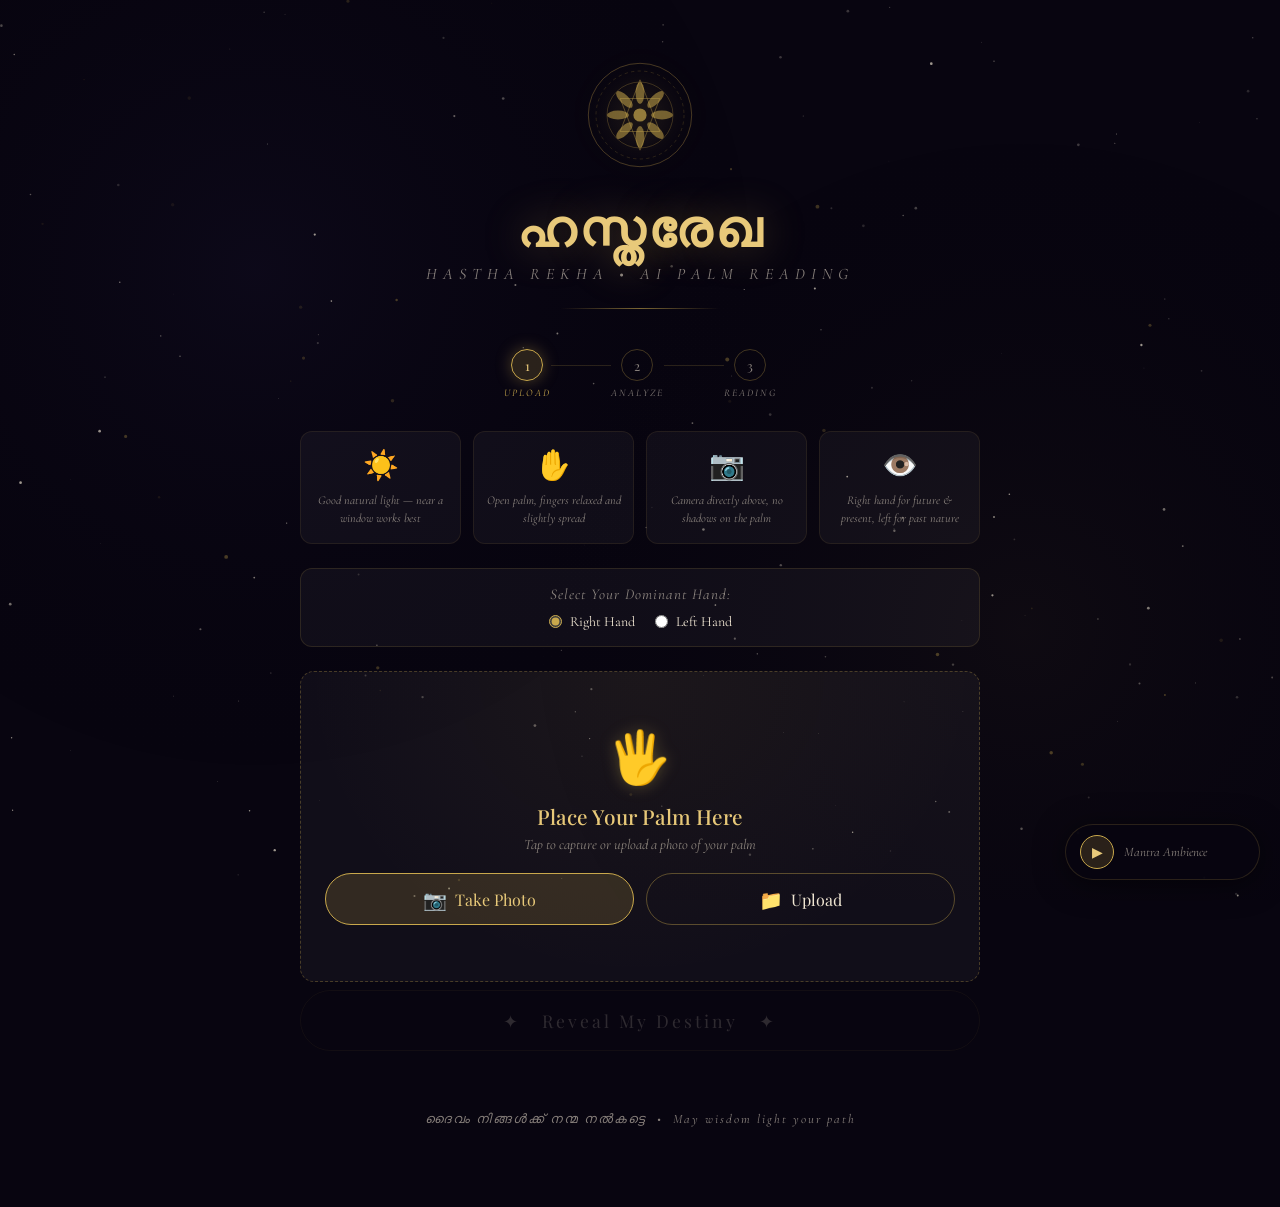
==== commit 5490d7f1: "Update API URL" ====
--- a/frontend/index.html
+++ b/frontend/index.html
@@ -1436,7 +1436,7 @@
     // Automatically switch API URL based on where the app is running
     const API_URL = window.location.hostname === 'localhost' || window.location.hostname === '127.0.0.1'
       ? 'http://localhost:8000'
-      : 'https://hastha-rekha-api.onrender.com'; // <-- Change this once you have your real Render URL
+      : 'https://ai-hastha-rekha.onrender.com';
     let selectedFile = null;
     let englishText = '', malayalamText = '';
     let currentLang = 'en';
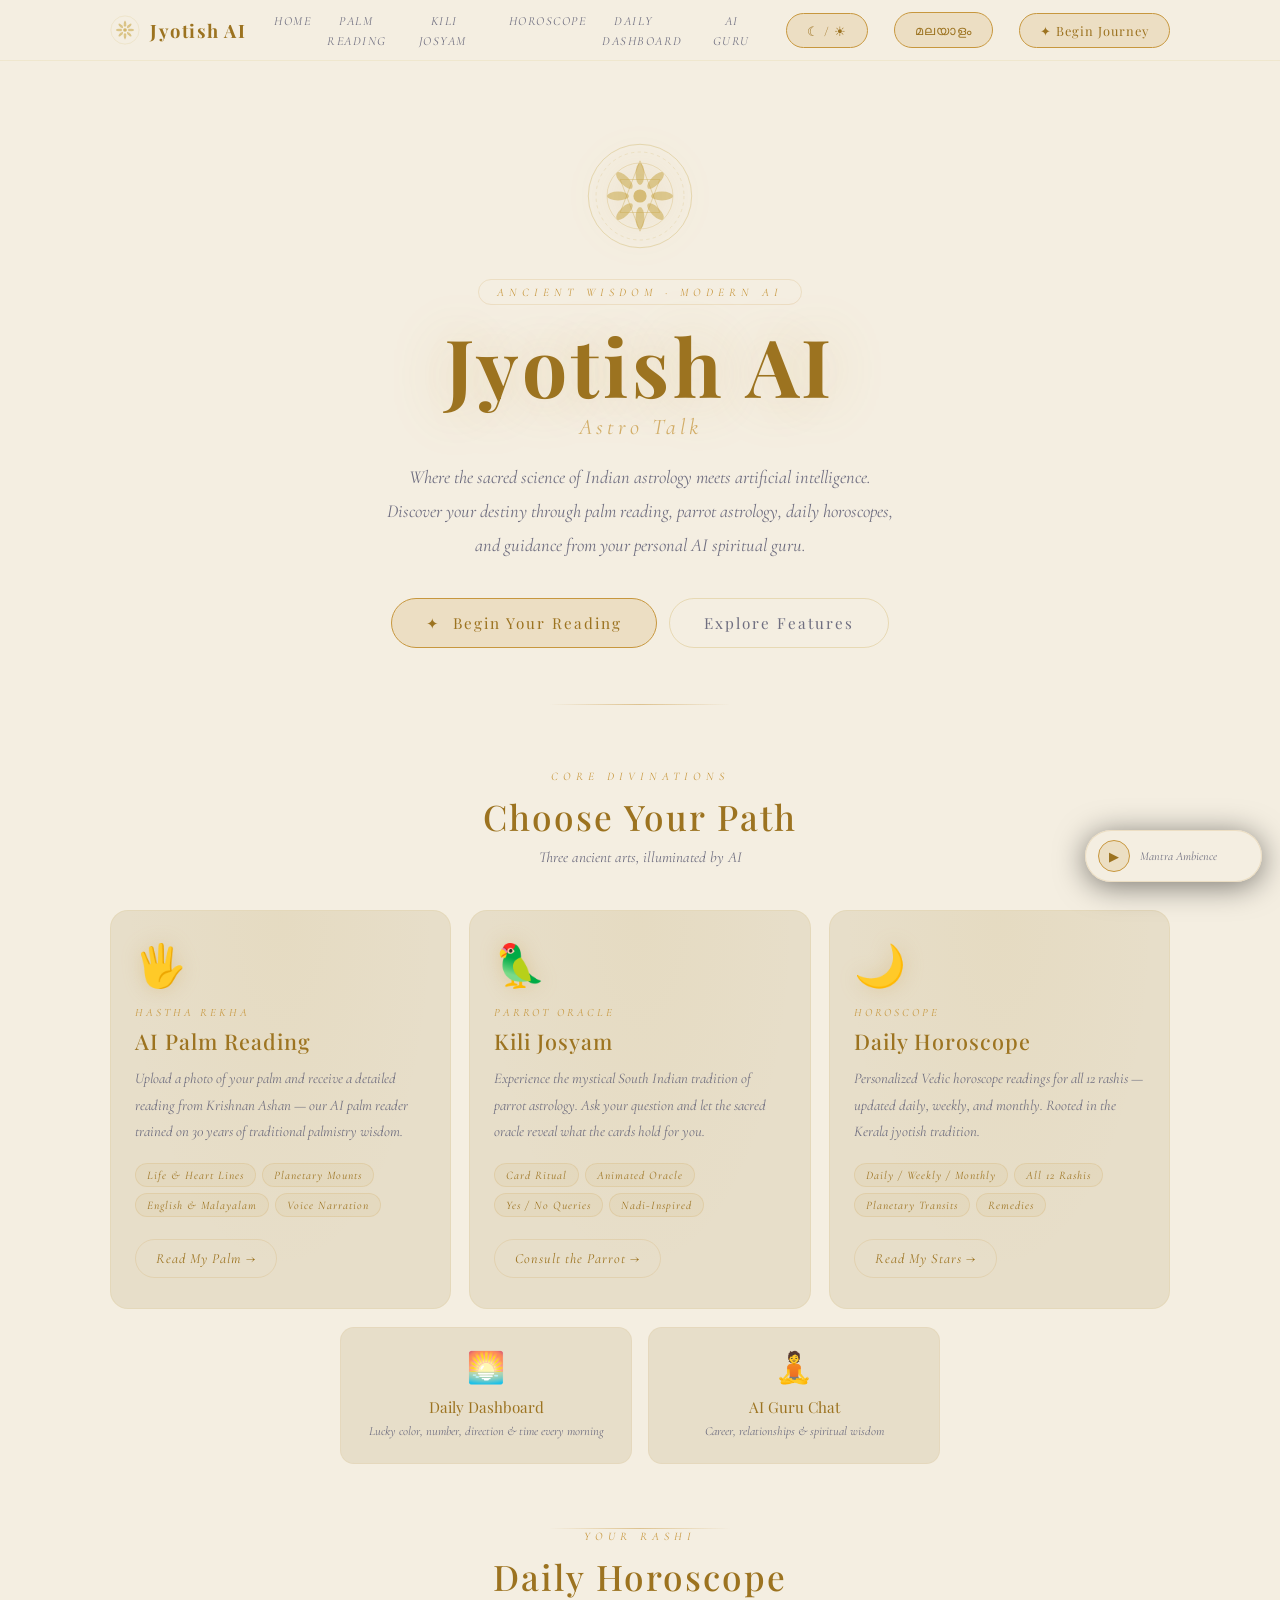
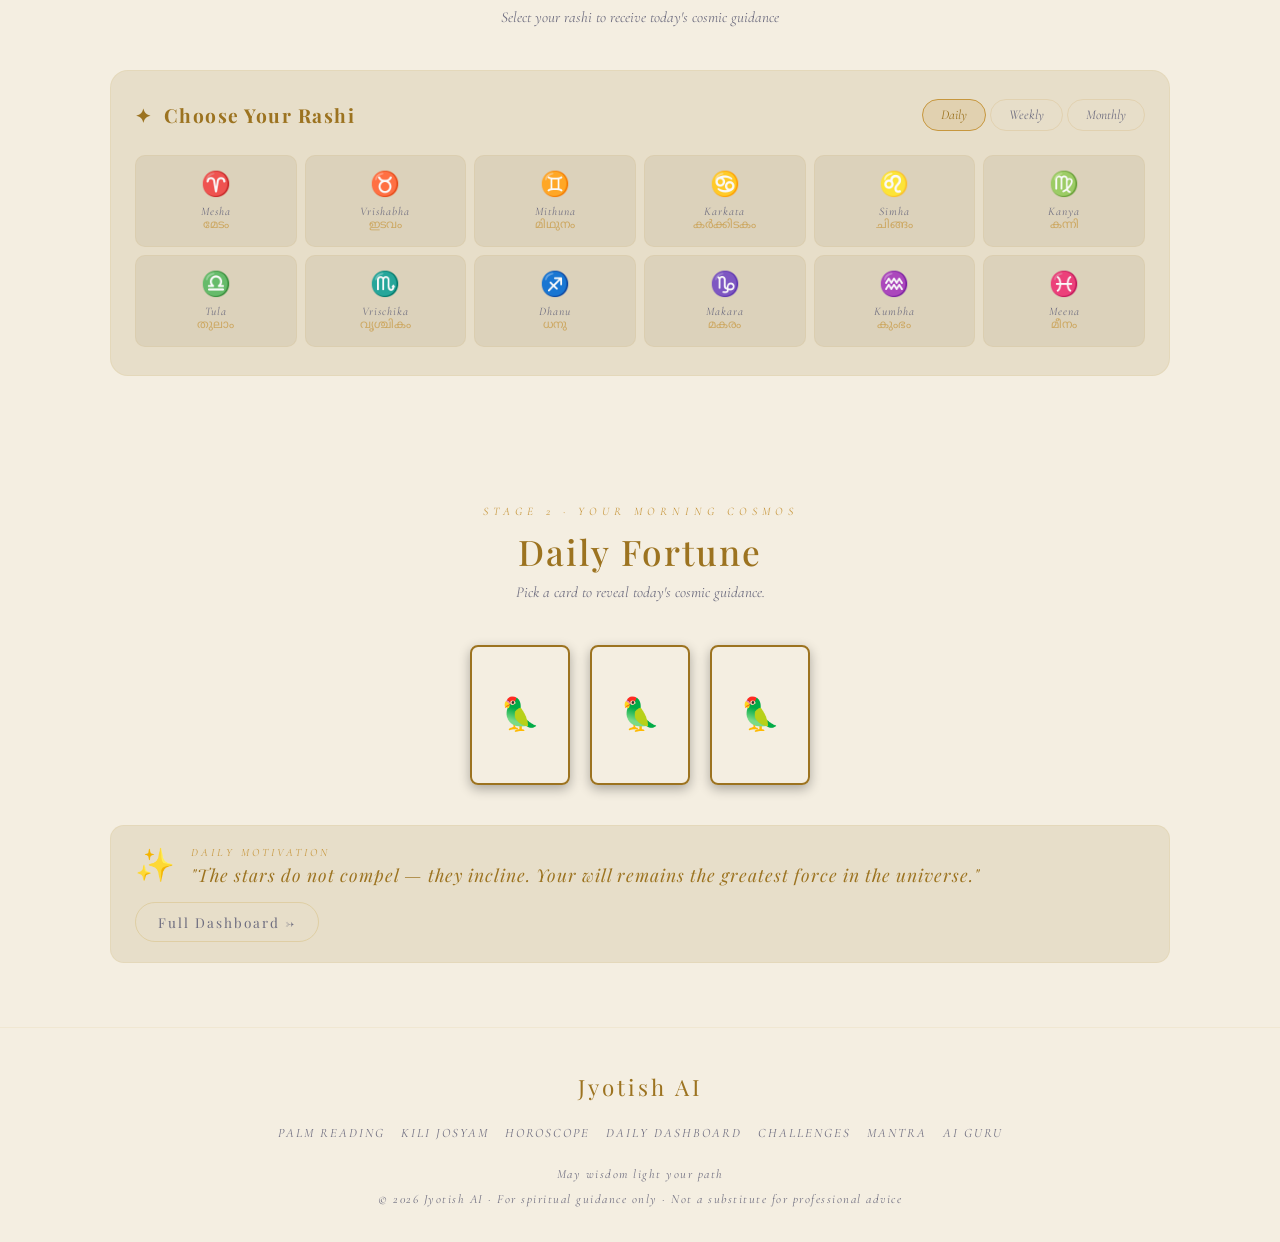
==== commit e6c1f1ff: "Update astrology features, fix language cache consistency, add README and gitignore" ====
--- a/frontend/index.html
+++ b/frontend/index.html
@@ -4,1068 +4,87 @@
 <head>
   <meta charset="UTF-8">
   <meta name="viewport" content="width=device-width, initial-scale=1.0">
-  <title>ഹസ്തരേഖ — AI Palm Reader</title>
+  <title data-i18n="site_title">Jyotish AI</title>
   <link
     href="https://fonts.googleapis.com/css2?family=Playfair+Display:wght@400;500;700&family=Cormorant+Garamond:ital,wght@0,300;0,400;0,500;1,300;1,400&family=Noto+Sans+Malayalam:wght@300;400;500&display=swap"
     rel="stylesheet">
-  <style>
-    :root {
-      --gold: #c9a84c;
-      --gold-light: #e8c97a;
-      --gold-dim: rgba(201, 168, 76, 0.18);
-      --gold-glow: rgba(201, 168, 76, 0.35);
-      --deep: #080510;
-      --surface: rgba(255, 255, 255, 0.04);
-      --surface2: rgba(255, 255, 255, 0.07);
-      --text: #f0e6d3;
-      --text-dim: rgba(240, 230, 211, 0.55);
-      --rose: #c46b7a;
-      --indigo: #5b4faa;
-      --r: 14px;
-    }
-
-    * {
-      margin: 0;
-      padding: 0;
-      box-sizing: border-box
-    }
-
-    html {
-      scroll-behavior: smooth
-    }
-
-    body {
-      font-family: 'Cormorant Garamond', serif;
-      background: var(--deep);
-      color: var(--text);
-      min-height: 100vh;
-      overflow-x: hidden;
-      cursor: default;
-    }
-
-    /* ── CANVAS BACKGROUND ── */
-    #cosmosCanvas {
-      position: fixed;
-      top: 0;
-      left: 0;
-      width: 100%;
-      height: 100%;
-      z-index: 0;
-      pointer-events: none;
-    }
-
-    /* ── MAIN WRAPPER ── */
-    .app {
-      position: relative;
-      z-index: 1;
-      min-height: 100vh;
-      display: flex;
-      flex-direction: column;
-      align-items: center;
-      padding: 0 16px 80px;
-    }
-
-    /* ── HERO HEADER ── */
-    .hero {
-      width: 100%;
-      max-width: 680px;
-      text-align: center;
-      padding: 60px 0 40px;
-      animation: fadeDown 1.2s cubic-bezier(.16, 1, .3, 1) both;
-    }
-
-    @keyframes fadeDown {
-      from {
-        opacity: 0;
-        transform: translateY(-30px)
-      }
-
-      to {
-        opacity: 1;
-        transform: none
-      }
-    }
-
-    .yantra {
-      width: 110px;
-      height: 110px;
-      margin: 0 auto 28px;
-      position: relative;
-    }
-
-    .yantra svg {
-      width: 100%;
-      height: 100%;
-      animation: rotateYantra 60s linear infinite;
-      filter: drop-shadow(0 0 14px var(--gold-glow));
-    }
-
-    @keyframes rotateYantra {
-      to {
-        transform: rotate(360deg)
-      }
-    }
-
-    .hero h1 {
-      font-family: 'Playfair Display', serif;
-      font-size: clamp(2rem, 7vw, 3.2rem);
-      font-weight: 700;
-      color: var(--gold-light);
-      letter-spacing: 3px;
-      line-height: 1.1;
-      text-shadow: 0 0 40px var(--gold-glow);
-    }
-
-    .hero-sub {
-      font-family: 'Cormorant Garamond', serif;
-      font-size: clamp(0.8rem, 2.5vw, 1rem);
-      font-style: italic;
-      color: var(--text-dim);
-      letter-spacing: 6px;
-      text-transform: uppercase;
-      margin-top: 10px;
-    }
-
-    .divider {
-      width: 160px;
-      height: 1px;
-      background: linear-gradient(to right, transparent, var(--gold), transparent);
-      margin: 24px auto 0;
-      opacity: .6;
-    }
-
-    /* ── MUSIC PLAYER ── */
-    .music-bar {
-      position: fixed;
-      bottom: 20px;
-      right: 20px;
-      z-index: 100;
-      display: flex;
-      align-items: center;
-      gap: 10px;
-      background: rgba(8, 5, 16, 0.85);
-      border: 1px solid var(--gold-dim);
-      border-radius: 50px;
-      padding: 10px 18px 10px 14px;
-      backdrop-filter: blur(20px);
-      box-shadow: 0 4px 30px rgba(0, 0, 0, 0.5);
-      transition: transform .2s;
-    }
-
-    .music-bar:hover {
-      transform: translateY(-2px)
-    }
-
-    .music-btn {
-      width: 34px;
-      height: 34px;
-      border-radius: 50%;
-      background: var(--gold-dim);
-      border: 1px solid var(--gold);
-      color: var(--gold-light);
-      font-size: 14px;
-      cursor: pointer;
-      display: flex;
-      align-items: center;
-      justify-content: center;
-      transition: all .2s;
-    }
-
-    .music-btn:hover {
-      background: var(--gold-glow)
-    }
-
-    .music-label {
-      font-family: 'Cormorant Garamond', serif;
-      font-size: 13px;
-      font-style: italic;
-      color: var(--text-dim);
-      white-space: nowrap;
-    }
-
-    .music-waves {
-      display: flex;
-      align-items: flex-end;
-      gap: 2px;
-      height: 18px;
-      margin-left: 6px
-    }
-
-    .music-waves span {
-      width: 3px;
-      background: var(--gold);
-      border-radius: 2px;
-      animation: musicWave 1.2s ease-in-out infinite;
-      opacity: 0;
-      transition: opacity .3s;
-    }
-
-    .music-waves span:nth-child(2) {
-      animation-delay: .15s
-    }
-
-    .music-waves span:nth-child(3) {
-      animation-delay: .3s
-    }
-
-    .music-waves span:nth-child(4) {
-      animation-delay: .45s
-    }
-
-    .music-waves.playing span {
-      opacity: 1
-    }
-
-    @keyframes musicWave {
-
-      0%,
-      100% {
-        height: 4px
-      }
-
-      50% {
-        height: 16px
-      }
-    }
-
-    /* ── STEP INDICATOR ── */
-    .steps {
-      display: flex;
-      align-items: center;
-      gap: 0;
-      margin-bottom: 32px;
-      animation: fadeUp .8s .3s both;
-    }
-
-    @keyframes fadeUp {
-      from {
-        opacity: 0;
-        transform: translateY(20px)
-      }
-
-      to {
-        opacity: 1;
-        transform: none
-      }
-    }
-
-    .step {
-      display: flex;
-      flex-direction: column;
-      align-items: center;
-      gap: 6px;
-    }
-
-    .step-dot {
-      width: 32px;
-      height: 32px;
-      border-radius: 50%;
-      border: 1.5px solid rgba(201, 168, 76, 0.3);
-      display: flex;
-      align-items: center;
-      justify-content: center;
-      font-size: 13px;
-      font-family: 'Playfair Display', serif;
-      color: var(--text-dim);
-      transition: all .5s cubic-bezier(.16, 1, .3, 1);
-    }
-
-    .step.active .step-dot {
-      border-color: var(--gold);
-      color: var(--gold-light);
-      background: var(--gold-dim);
-      box-shadow: 0 0 16px var(--gold-glow);
-    }
-
-    .step.done .step-dot {
-      border-color: var(--gold);
-      background: var(--gold);
-      color: var(--deep);
-    }
-
-    .step-label {
-      font-size: 10px;
-      letter-spacing: 2px;
-      text-transform: uppercase;
-      color: var(--text-dim);
-      font-style: italic;
-      transition: color .3s;
-    }
-
-    .step.active .step-label {
-      color: var(--gold)
-    }
-
-    .step-line {
-      width: 60px;
-      height: 1px;
-      background: linear-gradient(to right, var(--gold-dim), var(--gold-dim));
-      margin-bottom: 18px;
-      transition: background .5s;
-    }
-
-    .step-line.done {
-      background: linear-gradient(to right, var(--gold), var(--gold))
-    }
-
-    @media(max-width:480px) {
-      .step-line {
-        width: 30px
-      }
-
-      .step-label {
-        font-size: 9px
-      }
-    }
-
-    /* ── UPLOAD CARD ── */
-    .upload-card {
-      width: 100%;
-      max-width: 680px;
-      animation: fadeUp .8s .4s both;
-    }
-
-    /* HOW-TO GUIDE */
-    .howto {
-      display: grid;
-      grid-template-columns: repeat(auto-fit, minmax(140px, 1fr));
-      gap: 12px;
-      margin-bottom: 24px;
-    }
-
-    .howto-item {
-      background: var(--surface);
-      border: 1px solid rgba(201, 168, 76, 0.1);
-      border-radius: 12px;
-      padding: 16px 12px;
-      text-align: center;
-      transition: border-color .3s, background .3s;
-    }
-
-    .howto-item:hover {
-      border-color: rgba(201, 168, 76, 0.3);
-      background: var(--surface2);
-    }
-
-    .howto-icon {
-      font-size: 1.8rem;
-      margin-bottom: 8px;
-      display: block
-    }
-
-    .howto-text {
-      font-size: 12px;
-      font-style: italic;
-      color: var(--text-dim);
-      line-height: 1.5;
-    }
-
-    /* DROP ZONE */
-    .drop-zone {
-      border: 1.5px dashed rgba(201, 168, 76, 0.3);
-      border-radius: var(--r);
-      padding: 56px 24px;
-      text-align: center;
-      cursor: pointer;
-      position: relative;
-      overflow: hidden;
-      transition: all .4s cubic-bezier(.16, 1, .3, 1);
-      background: var(--surface);
-    }
-
-    .drop-zone::before {
-      content: '';
-      position: absolute;
-      inset: 0;
-      background: radial-gradient(ellipse at 50% 0%, rgba(201, 168, 76, 0.06), transparent 70%);
-      pointer-events: none;
-    }
-
-    .drop-zone:hover,
-    .drop-zone.dragover {
-      border-color: var(--gold);
-      background: rgba(201, 168, 76, 0.06);
-      transform: scale(1.01);
-    }
-
-    .drop-zone input {
-      display: none
-    }
-
-    .drop-icon {
-      font-size: 3.2rem;
-      margin-bottom: 12px;
-      display: block;
-      filter: drop-shadow(0 0 8px var(--gold-glow));
-      animation: float 3s ease-in-out infinite;
-    }
-
-    @keyframes float {
-
-      0%,
-      100% {
-        transform: translateY(0)
-      }
-
-      50% {
-        transform: translateY(-8px)
-      }
-    }
-
-    .drop-title {
-      font-family: 'Playfair Display', serif;
-      font-size: 1.3rem;
-      font-weight: 500;
-      color: var(--gold-light);
-      margin-bottom: 6px;
-    }
-
-    .drop-sub {
-      font-size: .9rem;
-      font-style: italic;
-      color: var(--text-dim)
-    }
-
-    /* ── PREVIEW GRID ── */
-    .preview-grid {
-      display: grid;
-      grid-template-columns: 1fr 1fr;
-      gap: 16px;
-      margin: 20px 0;
-      animation: fadeUp .5s both;
-    }
-
-    @media(max-width:500px) {
-      .preview-grid {
-        grid-template-columns: 1fr
-      }
-    }
-
-    .preview-box {
-      border-radius: 12px;
-      overflow: hidden;
-      border: 1px solid rgba(201, 168, 76, 0.15);
-      background: var(--surface);
-      position: relative;
-    }
-
-    .preview-box-label {
-      position: absolute;
-      top: 10px;
-      left: 10px;
-      z-index: 2;
-      font-size: 10px;
-      letter-spacing: 2px;
-      text-transform: uppercase;
-      color: var(--gold);
-      font-style: italic;
-      background: rgba(8, 5, 16, 0.7);
-      padding: 3px 8px;
-      border-radius: 20px;
-      border: 1px solid var(--gold-dim);
-    }
-
-    .preview-box img {
-      width: 100%;
-      display: block;
-      transition: transform .4s;
-    }
-
-    .preview-box:hover img {
-      transform: scale(1.03)
-    }
-
-    /* scanner overlay */
-    .scan-overlay {
-      position: absolute;
-      top: 0;
-      left: 0;
-      width: 100%;
-      height: 100%;
-      pointer-events: none;
-      z-index: 1;
-    }
-
-    .scan-beam {
-      width: 100%;
-      height: 2px;
-      background: linear-gradient(to right, transparent, var(--gold), white, var(--gold), transparent);
-      position: absolute;
-      left: 0;
-      top: 0;
-      box-shadow: 0 0 12px var(--gold-glow);
-      opacity: 0;
-    }
-
-    .scanning .scan-beam {
-      animation: beamScan 2s linear infinite;
-      opacity: 1;
-    }
-
-    @keyframes beamScan {
-      0% {
-        top: 0%
-      }
-
-      100% {
-        top: 100%
-      }
-    }
-
-    /* ── ANALYZE BUTTON ── */
-    .btn-analyze {
-      width: 100%;
-      padding: 18px;
-      background: transparent;
-      border: 1.5px solid var(--gold);
-      border-radius: 50px;
-      color: var(--gold-light);
-      font-family: 'Playfair Display', serif;
-      font-size: 1.1rem;
-      letter-spacing: 3px;
-      cursor: pointer;
-      position: relative;
-      overflow: hidden;
-      transition: all .4s cubic-bezier(.16, 1, .3, 1);
-      margin-top: 8px;
-    }
-
-    .btn-analyze::before {
-      content: '';
-      position: absolute;
-      inset: 0;
-      background: linear-gradient(135deg, transparent 0%, var(--gold-dim) 50%, transparent 100%);
-      transform: translateX(-100%);
-      transition: transform .5s;
-    }
-
-    .btn-analyze:hover:not(:disabled)::before {
-      transform: translateX(100%)
-    }
-
-    .btn-analyze:hover:not(:disabled) {
-      background: var(--gold-dim);
-      box-shadow: 0 0 30px var(--gold-glow), 0 0 60px rgba(201, 168, 76, 0.1);
-      transform: translateY(-2px);
-    }
-
-    .btn-analyze:disabled {
-      opacity: .3;
-      cursor: not-allowed;
-      border-color: rgba(201, 168, 76, 0.2);
-      color: var(--text-dim);
-    }
-
-    /* ── LOADING RITUAL ── */
-    .loading-ritual {
-      width: 100%;
-      max-width: 680px;
-      text-align: center;
-      padding: 60px 20px;
-      animation: fadeUp .5s both;
-    }
-
-    .ritual-mandala {
-      width: 100px;
-      height: 100px;
-      margin: 0 auto 30px;
-      position: relative;
-    }
-
-    .ritual-mandala svg {
-      animation: rotateYantra 3s linear infinite;
-      filter: drop-shadow(0 0 20px var(--gold-glow));
-    }
-
-    .ritual-text {
-      font-family: 'Playfair Display', serif;
-      font-size: 1.2rem;
-      font-style: italic;
-      color: var(--gold-light);
-      margin-bottom: 12px;
-    }
-
-    .ritual-sub {
-      font-size: .85rem;
-      font-style: italic;
-      color: var(--text-dim);
-      letter-spacing: 2px
-    }
-
-    .ritual-dots {
-      display: flex;
-      justify-content: center;
-      gap: 8px;
-      margin-top: 20px
-    }
-
-    .ritual-dots span {
-      width: 6px;
-      height: 6px;
-      border-radius: 50%;
-      background: var(--gold);
-      animation: dotPulse 1.5s ease-in-out infinite;
-      opacity: .3;
-    }
-
-    .ritual-dots span:nth-child(2) {
-      animation-delay: .3s
-    }
-
-    .ritual-dots span:nth-child(3) {
-      animation-delay: .6s
-    }
-
-    @keyframes dotPulse {
-
-      0%,
-      100% {
-        opacity: .3;
-        transform: scale(1)
-      }
-
-      50% {
-        opacity: 1;
-        transform: scale(1.4)
-      }
-    }
-
-    /* ── READING RESULT ── */
-    .result-wrap {
-      width: 100%;
-      max-width: 680px;
-      animation: fadeUp .8s both;
-    }
-
-    /* CONFIDENCE BADGE */
-    .confidence-badge {
-      display: inline-flex;
-      align-items: center;
-      gap: 6px;
-      padding: 6px 14px;
-      border-radius: 30px;
-      font-size: 12px;
-      font-style: italic;
-      letter-spacing: 1px;
-      margin-bottom: 20px;
-    }
-
-    .confidence-badge.high {
-      background: rgba(100, 180, 100, 0.12);
-      border: 1px solid rgba(100, 180, 100, 0.3);
-      color: #7ec87e;
-    }
-
-    .confidence-badge.medium {
-      background: rgba(201, 168, 76, 0.12);
-      border: 1px solid var(--gold-dim);
-      color: var(--gold-light);
-    }
-
-    .confidence-badge.low {
-      background: rgba(196, 107, 122, 0.12);
-      border: 1px solid rgba(196, 107, 122, 0.3);
-      color: var(--rose);
-    }
-
-    /* LANGUAGE SWITCHER */
-    .lang-switcher {
-      display: flex;
-      gap: 4px;
-      background: rgba(0, 0, 0, 0.3);
-      border-radius: 50px;
-      padding: 4px;
-      border: 1px solid var(--gold-dim);
-      margin-bottom: 24px;
-      width: fit-content;
-    }
-
-    .lang-btn {
-      padding: 10px 28px;
-      border-radius: 50px;
-      font-family: 'Cormorant Garamond', serif;
-      font-size: .95rem;
-      font-style: italic;
-      letter-spacing: 1px;
-      cursor: pointer;
-      border: none;
-      background: transparent;
-      color: var(--text-dim);
-      transition: all .3s;
-    }
-
-    .lang-btn.active {
-      background: var(--gold-dim);
-      color: var(--gold-light);
-      border: 1px solid var(--gold);
-      box-shadow: 0 0 12px rgba(201, 168, 76, 0.15);
-    }
-
-    /* TTS CONTROL */
-    .tts-control {
-      display: flex;
-      align-items: center;
-      gap: 10px;
-      background: var(--surface);
-      border: 1px solid var(--gold-dim);
-      border-radius: 50px;
-      padding: 8px 8px 8px 16px;
-      margin-bottom: 28px;
-      flex-wrap: wrap;
-    }
-
-    .tts-label {
-      font-size: 12px;
-      font-style: italic;
-      color: var(--text-dim);
-      letter-spacing: 1px;
-      flex: 1;
-      min-width: 80px;
-    }
-
-    .tts-btn {
-      background: var(--gold-dim);
-      border: 1px solid rgba(201, 168, 76, 0.4);
-      color: var(--gold-light);
-      border-radius: 50px;
-      padding: 7px 16px;
-      font-size: 12px;
-      cursor: pointer;
-      transition: all .2s;
-      white-space: nowrap;
-    }
-
-    .tts-btn:hover:not(:disabled) {
-      background: var(--gold-glow);
-      border-color: var(--gold)
-    }
-
-    .tts-btn:disabled {
-      opacity: .3;
-      cursor: not-allowed
-    }
-
-    .tts-waves {
-      display: flex;
-      align-items: flex-end;
-      gap: 2px;
-      height: 16px;
-      margin-left: 4px
-    }
-
-    .tts-waves span {
-      width: 3px;
-      background: var(--gold);
-      border-radius: 2px;
-      opacity: 0;
-      animation: musicWave 1s ease-in-out infinite;
-      transition: opacity .3s;
-    }
-
-    .tts-waves.active span {
-      opacity: 1
-    }
-
-    .tts-waves span:nth-child(2) {
-      animation-delay: .12s
-    }
-
-    .tts-waves span:nth-child(3) {
-      animation-delay: .24s
-    }
-
-    .tts-waves span:nth-child(4) {
-      animation-delay: .36s
-    }
-
-    /* READING BODY */
-    .reading-body {
-      line-height: 1.85;
-      font-size: clamp(1rem, 2.5vw, 1.1rem);
-      font-weight: 400;
-      color: var(--text);
-    }
-
-    .reading-body .r-section {
-      margin-bottom: 32px;
-      opacity: 0;
-      transform: translateY(16px);
-      animation: revealSection .7s cubic-bezier(.16, 1, .3, 1) forwards;
-    }
-
-    @keyframes revealSection {
-      to {
-        opacity: 1;
-        transform: none
-      }
-    }
-
-    .reading-body .r-section h3 {
-      font-family: 'Playfair Display', serif;
-      font-size: 1.05rem;
-      font-weight: 500;
-      color: var(--gold-light);
-      letter-spacing: 2px;
-      text-transform: uppercase;
-      font-style: normal;
-      margin-bottom: 12px;
-      padding-bottom: 8px;
-      border-bottom: 1px solid rgba(201, 168, 76, 0.12);
-      display: flex;
-      align-items: center;
-      gap: 10px;
-    }
-
-    .reading-body .r-section h3::before {
-      content: '';
-      width: 20px;
-      height: 1px;
-      background: var(--gold);
-      flex-shrink: 0;
-    }
-
-    .reading-body p {
-      margin-bottom: 14px;
-      color: rgba(240, 230, 211, 0.88)
-    }
-
-    .reading-body .r-greeting {
-      font-size: 1.15rem;
-      font-style: italic;
-      color: var(--gold-light);
-      margin-bottom: 24px;
-      line-height: 1.7;
-      text-align: center;
-      padding: 20px;
-      border: 1px solid var(--gold-dim);
-      border-radius: 12px;
-      background: rgba(201, 168, 76, 0.04);
-    }
-
-    /* RETAKE BTN */
-    .btn-retake {
-      display: inline-flex;
-      align-items: center;
-      gap: 8px;
-      padding: 12px 28px;
-      background: transparent;
-      border: 1px solid rgba(201, 168, 76, 0.3);
-      border-radius: 50px;
-      color: var(--text-dim);
-      font-family: 'Cormorant Garamond', serif;
-      font-size: .95rem;
-      font-style: italic;
-      cursor: pointer;
-      transition: all .3s;
-      margin-top: 30px;
-      letter-spacing: 1px;
-    }
-
-    .btn-retake:hover {
-      border-color: var(--gold);
-      color: var(--gold-light);
-      background: var(--gold-dim);
-    }
-
-    /* ERROR */
-    .error-card {
-      background: rgba(196, 107, 122, 0.08);
-      border: 1px solid rgba(196, 107, 122, 0.3);
-      border-radius: 12px;
-      padding: 24px;
-      text-align: center;
-      color: var(--rose);
-      font-style: italic;
-    }
-
-    /* FOOTER */
-    .footer {
-      margin-top: 60px;
-      text-align: center;
-      color: var(--text-dim);
-      font-size: .8rem;
-      font-style: italic;
-      letter-spacing: 2px;
-      animation: fadeUp 1s 1s both;
-    }
-
-    /* SCROLLBAR */
-    ::-webkit-scrollbar {
-      width: 4px
-    }
-
-    ::-webkit-scrollbar-track {
-      background: transparent
-    }
-
-    ::-webkit-scrollbar-thumb {
-      background: var(--gold-dim);
-      border-radius: 2px
-    }
-
-    /* DOMINANCE SELECTOR */
-    .dominance-select-wrap {
-      display: flex;
-      flex-direction: column;
-      align-items: center;
-      gap: 10px;
-      margin-bottom: 24px;
-      background: var(--surface);
-      border: 1px solid rgba(201, 168, 76, 0.15);
-      border-radius: 12px;
-      padding: 16px;
-      width: 100%;
-    }
-
-    .dominance-label {
-      font-family: 'Cormorant Garamond', serif;
-      font-size: 15px;
-      font-style: italic;
-      color: var(--text-dim);
-      letter-spacing: 1px;
-    }
-
-    .dominance-options {
-      display: flex;
-      gap: 20px;
-    }
-
-    .dom-option {
-      display: flex;
-      align-items: center;
-      gap: 8px;
-      cursor: pointer;
-      font-size: 14px;
-      color: var(--text);
-      transition: color 0.3s;
-    }
-
-    .dom-option input {
-      accent-color: var(--gold);
-      cursor: pointer;
-    }
-
-    .dom-option:hover {
-      color: var(--gold-light);
-    }
-
-    /* CONFIRMATION MODAL */
-    .modal {
-      position: fixed;
-      inset: 0;
-      z-index: 1000;
-      background: rgba(8, 5, 16, 0.9);
-      backdrop-filter: blur(8px);
-      display: flex;
-      align-items: center;
-      justify-content: center;
-      padding: 20px;
-    }
-
-    .modal-content {
-      background: #0d091a;
-      border: 1px solid var(--gold);
-      border-radius: var(--r);
-      padding: 30px;
-      max-width: 480px;
-      width: 100%;
-      text-align: center;
-      box-shadow: 0 0 30px var(--gold-glow);
-      animation: modalReveal 0.4s cubic-bezier(0.16, 1, 0.3, 1) both;
-    }
-
-    @keyframes modalReveal {
-      from {
-        opacity: 0;
-        transform: scale(0.95) translateY(10px);
-      }
-
-      to {
-        opacity: 1;
-        transform: scale(1) translateY(0);
-      }
-    }
-
-    .modal-content h3 {
-      font-family: 'Playfair Display', serif;
-      color: var(--gold-light);
-      font-size: 1.4rem;
-      margin-bottom: 16px;
-      letter-spacing: 1px;
-    }
-
-    .modal-content p {
-      font-family: 'Cormorant Garamond', serif;
-      font-size: 1.1rem;
-      color: var(--text);
-      line-height: 1.6;
-      margin-bottom: 24px;
-    }
-
-    .modal-actions {
-      display: flex;
-      gap: 12px;
-      justify-content: center;
-    }
-
-    .modal-btn {
-      padding: 12px 24px;
-      border-radius: 30px;
-      font-family: 'Cormorant Garamond', serif;
-      font-size: 1rem;
-      cursor: pointer;
-      transition: all 0.2s;
-    }
-
-    .modal-btn.proceed {
-      background: var(--gold-dim);
-      border: 1px solid var(--gold);
-      color: var(--gold-light);
-    }
-
-    .modal-btn.proceed:hover {
-      background: var(--gold-glow);
-      box-shadow: 0 0 12px var(--gold-glow);
-    }
-
-    .modal-btn.cancel {
-      background: transparent;
-      border: 1px solid rgba(255, 255, 255, 0.15);
-      color: var(--text-dim);
-    }
-
-    .modal-btn.cancel:hover {
-      border-color: var(--text-dim);
-      color: var(--text);
-    }
-  </style>
+  <link rel="stylesheet" href="css/style.css">
 </head>
 
 <body>
 
-  <!-- Cosmos Canvas -->
+  <!-- cosmos canvas -->
   <canvas id="cosmosCanvas"></canvas>
 
-  <!-- Ambient Music -->
-  <div class="music-bar" id="musicBar">
-    <button class="music-btn" id="musicBtn" onclick="toggleMusic()" title="Toggle ambient music">▶</button>
+  <!-- ambient music -->
+  <div class="music-bar">
+    <button class="music-btn" id="musicBtn" onclick="toggleMusic()" aria-label="Toggle ambient music">▶</button>
     <span class="music-label">Mantra Ambience</span>
     <div class="music-waves" id="musicWaves">
       <span></span><span></span><span></span><span></span>
     </div>
   </div>
 
-  <div class="app">
-
-    <!-- Hero -->
-    <header class="hero">
-      <div class="yantra">
-        <svg viewBox="0 0 100 100" fill="none" xmlns="http://www.w3.org/2000/svg">
+  <!-- mobile nav drawer -->
+    <div class="nav-drawer" id="navDrawer" role="dialog" aria-label="Navigation menu">
+    <button class="nav-drawer-close" onclick="closeDrawer()" aria-label="Close menu">✕</button>
+    <a href="index.html" onclick="closeDrawer()"><span data-i18n="nav_home">Home</span></a>
+    <a href="palm.html" onclick="closeDrawer()">Palm Reading</a>
+    <a href="kili.html" onclick="closeDrawer()">Kili Josyam</a>
+    <a href="horoscope.html" onclick="closeDrawer()">Horoscope</a>
+    <a href="daily.html" onclick="closeDrawer()">Daily</a>
+    <a href="guru.html" onclick="closeDrawer()">AI Guru</a>
+  </div>
+
+  <div class="page">
+
+    <!-- NAV -->
+    <nav>
+      <div class="nav-inner">
+        <a class="nav-logo" href="index.html">
+          <svg viewBox="0 0 100 100" fill="none" aria-hidden="true">
+            <circle cx="50" cy="50" r="47" stroke="#c9a84c" stroke-width="1" opacity=".5" />
+            <circle cx="50" cy="50" r="6" fill="#c9a84c" opacity=".8" />
+            <g opacity=".6">
+              <ellipse cx="50" cy="30" rx="4" ry="10" fill="#c9a84c" />
+              <ellipse cx="50" cy="30" rx="4" ry="10" fill="#c9a84c" transform="rotate(45,50,50)" />
+              <ellipse cx="50" cy="30" rx="4" ry="10" fill="#c9a84c" transform="rotate(90,50,50)" />
+              <ellipse cx="50" cy="30" rx="4" ry="10" fill="#c9a84c" transform="rotate(135,50,50)" />
+              <ellipse cx="50" cy="30" rx="4" ry="10" fill="#c9a84c" transform="rotate(180,50,50)" />
+              <ellipse cx="50" cy="30" rx="4" ry="10" fill="#c9a84c" transform="rotate(225,50,50)" />
+              <ellipse cx="50" cy="30" rx="4" ry="10" fill="#c9a84c" transform="rotate(270,50,50)" />
+              <ellipse cx="50" cy="30" rx="4" ry="10" fill="#c9a84c" transform="rotate(315,50,50)" />
+            </g>
+            <polygon points="50,18 68,65 32,65" stroke="#c9a84c" stroke-width="0.7" fill="none" opacity=".5" />
+            <polygon points="50,82 32,35 68,35" stroke="#c9a84c" stroke-width="0.7" fill="none" opacity=".5" />
+          </svg>
+          <span data-i18n="site_title">Jyotish AI</span>
+        </a>
+                <ul class="nav-links">
+          <li><a href="index.html"><span data-i18n="nav_home">Home</span></a></li>
+          <li><a href="palm.html"><span data-i18n="nav_palm">Palm Reading</span></a></li>
+          <li><a href="kili.html"><span data-i18n="nav_kili">Kili Josyam</span></a></li>
+          <li><a href="horoscope.html"><span data-i18n="nav_horo">Horoscope</span></a></li>
+          <li><a href="daily.html"><span data-i18n="nav_daily">Daily Dashboard</span></a></li>
+          <li><a href="guru.html"><span data-i18n="nav_guru">AI Guru</span></a></li>
+        </ul>
+        <button class="nav-cta" id="themeToggler" style="margin-right:10px;" aria-label="Toggle Theme">☾ / ☀</button>
+        <button class="nav-cta" id="langToggler" style="margin-right:10px;">മലയാളം</button>
+        <button class="nav-cta" onclick="window.location.href='palm.html'" data-i18n="nav_cta">✦ Begin Journey</button>
+        <button class="nav-burger" id="burgerBtn" onclick="openDrawer()" aria-label="Open menu">
+          <span></span><span></span><span></span>
+        </button>
+      </div>
+    </nav>
+
+    <!-- ── HERO ── -->
+    <section class="hero anim-fade-up">
+      <div class="yantra-wrap">
+        <svg viewBox="0 0 100 100" fill="none" aria-hidden="true">
           <circle cx="50" cy="50" r="47" stroke="#c9a84c" stroke-width="0.6" opacity=".5" />
           <circle cx="50" cy="50" r="40" stroke="#c9a84c" stroke-width="0.4" stroke-dasharray="3 3" opacity=".4" />
           <circle cx="50" cy="50" r="30" stroke="#c9a84c" stroke-width="0.6" opacity=".4" />
           <circle cx="50" cy="50" r="6" fill="#c9a84c" opacity=".7" />
-          <!-- 8-petal lotus -->
           <g opacity=".55">
             <ellipse cx="50" cy="30" rx="4" ry="10" fill="#c9a84c" />
             <ellipse cx="50" cy="30" rx="4" ry="10" fill="#c9a84c" transform="rotate(45,50,50)" />
@@ -1076,849 +95,270 @@
             <ellipse cx="50" cy="30" rx="4" ry="10" fill="#c9a84c" transform="rotate(270,50,50)" />
             <ellipse cx="50" cy="30" rx="4" ry="10" fill="#c9a84c" transform="rotate(315,50,50)" />
           </g>
-          <!-- triangle -->
           <polygon points="50,18 68,65 32,65" stroke="#c9a84c" stroke-width="0.7" fill="none" opacity=".5" />
           <polygon points="50,82 32,35 68,35" stroke="#c9a84c" stroke-width="0.7" fill="none" opacity=".5" />
         </svg>
       </div>
-      <h1>ഹസ്തരേഖ</h1>
-      <p class="hero-sub">Hastha Rekha • AI Palm Reading</p>
-      <div class="divider"></div>
-    </header>
-
-    <!-- Step Indicator -->
-    <div class="steps" id="stepIndicator">
-      <div class="step active" id="step1">
-        <div class="step-dot">1</div>
-        <div class="step-label">Upload</div>
-      </div>
-      <div class="step-line" id="line1"></div>
-      <div class="step" id="step2">
-        <div class="step-dot">2</div>
-        <div class="step-label">Analyze</div>
-      </div>
-      <div class="step-line" id="line2"></div>
-      <div class="step" id="step3">
-        <div class="step-dot">3</div>
-        <div class="step-label">Reading</div>
-      </div>
-    </div>
-
-    <!-- Upload Section -->
-    <div class="upload-card" id="uploadSection">
-
-      <!-- How-to guide -->
-      <div class="howto">
-        <div class="howto-item">
-          <span class="howto-icon">☀️</span>
-          <p class="howto-text">Good natural light — near a window works best</p>
-        </div>
-        <div class="howto-item">
-          <span class="howto-icon">✋</span>
-          <p class="howto-text">Open palm, fingers relaxed and slightly spread</p>
-        </div>
-        <div class="howto-item">
-          <span class="howto-icon">📷</span>
-          <p class="howto-text">Camera directly above, no shadows on the palm</p>
-        </div>
-        <div class="howto-item">
-          <span class="howto-icon">👁️</span>
-          <p class="howto-text">Right hand for future & present, left for past nature</p>
-        </div>
-      </div>
-
-      <!-- Dominance Selector -->
-      <div class="dominance-select-wrap">
-        <span class="dominance-label">Select Your Dominant Hand:</span>
-        <div class="dominance-options">
-          <label class="dom-option">
-            <input type="radio" name="dominance" value="right" checked>
-            <span>Right Hand</span>
-          </label>
-          <label class="dom-option">
-            <input type="radio" name="dominance" value="left">
-            <span>Left Hand</span>
-          </label>
-        </div>
-      </div>
-
-      <!-- Drop Zone -->
-      <div class="drop-zone" id="dropZone">
-        <input type="file" id="fileInput" accept="image/*" style="display:none;">
-        <input type="file" id="cameraInput" accept="image/*" capture="environment" style="display:none;">
-        
-        <span class="drop-icon">🖐</span>
-        <p class="drop-title">Place Your Palm Here</p>
-        <p class="drop-sub" style="margin-bottom:20px;">Tap to capture or upload a photo of your palm</p>
-        
-        <div class="upload-actions" style="display:flex;gap:12px;justify-content:center;flex-wrap:wrap;position:relative;z-index:2;">
-          <button id="btnCamera" style="flex:1;min-width:140px;padding:12px;border-radius:30px;background:var(--gold-dim);border:1px solid var(--gold);color:var(--gold-light);font-family:'Playfair Display',serif;font-size:1rem;cursor:pointer;display:flex;align-items:center;justify-content:center;gap:8px;transition:all 0.3s;">
-            <span style="font-size:1.2rem;">📷</span> Take Photo
-          </button>
-          <button id="btnGallery" style="flex:1;min-width:140px;padding:12px;border-radius:30px;background:transparent;border:1px solid rgba(201,168,76,0.4);color:var(--text);font-family:'Playfair Display',serif;font-size:1rem;cursor:pointer;display:flex;align-items:center;justify-content:center;gap:8px;transition:all 0.3s;">
-            <span style="font-size:1.2rem;">📁</span> Upload
-          </button>
-        </div>
-      </div>
-
-      <!-- Preview (hidden until file selected) -->
-      <div class="preview-grid" id="previewGrid" style="display:none">
-        <div class="preview-box" id="originalBox">
-          <div class="preview-box-label">Your Palm</div>
-          <div id="originalImg"></div>
-        </div>
-        <div class="preview-box" id="scannedBox">
-          <div class="preview-box-label">Line Analysis</div>
-          <div class="scan-overlay">
-            <div class="scan-beam" id="scanBeam"></div>
-          </div>
-          <div id="scannedImg"></div>
-        </div>
-      </div>
-
-      <!-- Analyze Button -->
-      <button class="btn-analyze" id="analyzeBtn" disabled onclick="analyze()">
-        ✦ &nbsp; Reveal My Destiny &nbsp; ✦
-      </button>
-    </div>
-
-    <!-- Loading -->
-    <div class="loading-ritual" id="loadingSection" style="display:none">
-      <div class="ritual-mandala">
-        <svg viewBox="0 0 100 100" width="100" height="100" fill="none">
-          <circle cx="50" cy="50" r="47" stroke="#c9a84c" stroke-width="1" opacity=".4" />
-          <circle cx="50" cy="50" r="35" stroke="#c9a84c" stroke-width="0.8" stroke-dasharray="4 2" opacity=".6" />
-          <circle cx="50" cy="50" r="20" stroke="#c9a84c" stroke-width="1" opacity=".5" />
-          <circle cx="50" cy="50" r="6" fill="#c9a84c" opacity=".8" />
-          <line x1="50" y1="3" x2="50" y2="97" stroke="#c9a84c" stroke-width="0.5" opacity=".3" />
-          <line x1="3" y1="50" x2="97" y2="50" stroke="#c9a84c" stroke-width="0.5" opacity=".3" />
-          <line x1="15" y1="15" x2="85" y2="85" stroke="#c9a84c" stroke-width="0.5" opacity=".3" />
-          <line x1="85" y1="15" x2="15" y2="85" stroke="#c9a84c" stroke-width="0.5" opacity=".3" />
-        </svg>
-      </div>
-      <p class="ritual-text" id="ritualText">Reading the sacred lines…</p>
-      <p class="ritual-sub" id="ritualSub">Krishnan Ashan is examining your palm</p>
-      <div class="ritual-dots"><span></span><span></span><span></span></div>
-    </div>
-
-    <!-- Result -->
-    <div class="result-wrap" id="resultSection" style="display:none">
-
-      <div style="text-align:center;margin-bottom:24px">
-        <div class="confidence-badge medium" id="confidenceBadge">✦ Reading Complete</div>
-      </div>
-
-      <!-- Language Switcher -->
-      <div style="display:flex;justify-content:center">
-        <div class="lang-switcher">
-          <button class="lang-btn active" id="btnEn" onclick="switchLang('en')">📖 English</button>
-          <button class="lang-btn" id="btnMl" onclick="switchLang('ml')">📖 മലയാളം</button>
-        </div>
-      </div>
-
-      <!-- TTS -->
-      <div class="tts-control" id="ttsControl">
-        <span class="tts-label" id="ttsLabel">🔊 Hear the reading</span>
-        <button class="tts-btn" id="ttsPlayBtn" onclick="handleTtsPlay()">▶ Speak</button>
-        <button class="tts-btn" id="ttsPauseBtn" onclick="handleTtsPause()" disabled>⏸ Pause</button>
-        <button class="tts-btn" onclick="handleTtsStop()">⏹ Stop</button>
-        <div class="tts-waves" id="ttsWaves">
-          <span></span><span></span><span></span><span></span>
-        </div>
-      </div>
-
-      <!-- English Reading -->
-      <div id="readingEn" class="reading-body"></div>
-      <!-- Malayalam Reading -->
-      <div id="readingMl" class="reading-body"
-        style="display:none;font-family:'Noto Sans Malayalam','Cormorant Garamond',serif"></div>
-
-      <!-- Retake -->
-      <div style="text-align:center">
-        <button class="btn-retake" onclick="resetApp()">↩ Read Another Palm</button>
-      </div>
-    </div>
-
-    <!-- Error -->
-    <div id="errorSection" style="display:none;width:100%;max-width:680px;margin-top:20px">
-      <div class="error-card">
-        <p id="errorMsg">Something went wrong. Please try again.</p>
-        <button class="btn-retake" onclick="resetApp()" style="margin-top:16px">↩ Try Again</button>
-      </div>
-    </div>
-
-    <footer class="footer">
-      <p>ദൈവം നിങ്ങൾക്ക് നന്മ നൽകട്ടെ &nbsp;•&nbsp; May wisdom light your path</p>
+      <span class="hero-tag" data-i18n="hero_tag">Ancient Wisdom · Modern AI</span>
+      <h1 data-i18n="site_title">Jyotish AI</h1>
+      <p class="hero-ml" data-i18n="hero_ml">Astro Talk</p>
+      <p class="hero-p" data-i18n="hero_p">Where the sacred science of Indian astrology meets artificial intelligence.
+        Discover your destiny through palm reading, parrot astrology, daily horoscopes, and guidance from your personal
+        AI spiritual guru.</p>
+      <div class="hero-btns">
+        <button class="btn-primary" onclick="window.location.href='palm.html'" data-i18n="btn_begin">✦ &nbsp;Begin Your
+          Reading</button>
+        <button class="btn-ghost" onclick="document.getElementById('features').scrollIntoView({behavior:'smooth'})"
+          data-i18n="btn_explore">Explore Features</button>
+      </div>
+    </section>
+
+    <div class="divider" style="margin-bottom:0"></div>
+
+    <!-- ── CORE FEATURES ── -->
+    <section class="section" id="features">
+      <p class="section-eyebrow" data-i18n="core_eyebrow">Core Divinations</p>
+      <h2 class="section-title" data-i18n="core_title">Choose Your Path</h2>
+      <p class="section-sub" data-i18n="core_sub">Three ancient arts, illuminated by AI</p>
+
+      <div class="feat-grid">
+        <!-- PALM -->
+        <div class="feat-card">
+          <span class="feat-icon">🖐</span>
+          <span class="feat-tag" data-i18n="palm_tag">Hastha Rekha</span>
+          <h3 class="feat-title" data-i18n="palm_title">AI Palm Reading</h3>
+          <p class="feat-desc" data-i18n="palm_desc">Upload a photo of your palm and receive a detailed reading from
+            Krishnan Ashan — our AI palm reader trained on 30 years of traditional palmistry wisdom.</p>
+          <div class="feat-pills">
+            <span class="feat-pill">Life & Heart Lines</span>
+            <span class="feat-pill">Planetary Mounts</span>
+            <span class="feat-pill">English & Malayalam</span>
+            <span class="feat-pill">Voice Narration</span>
+          </div>
+          <button class="feat-btn" onclick="window.location.href='palm.html'" data-i18n="read_palm">Read My Palm
+            →</button>
+        </div>
+
+        <!-- KILI -->
+        <div class="feat-card">
+          <span class="feat-icon">🦜</span>
+          <span class="feat-tag" data-i18n="kili_tag">Parrot Oracle</span>
+          <h3 class="feat-title" data-i18n="kili_title">Kili Josyam</h3>
+          <p class="feat-desc" data-i18n="kili_desc">Experience the mystical South Indian tradition of parrot astrology.
+            Ask your question and let the sacred oracle reveal what the cards hold for you.</p>
+          <div class="feat-pills">
+            <span class="feat-pill">Card Ritual</span>
+            <span class="feat-pill">Animated Oracle</span>
+            <span class="feat-pill">Yes / No Queries</span>
+            <span class="feat-pill">Nadi-Inspired</span>
+          </div>
+          <button class="feat-btn" onclick="window.location.href='kili.html'" data-i18n="consult_parrot">Consult the
+            Parrot →</button>
+        </div>
+
+        <!-- HOROSCOPE -->
+        <div class="feat-card">
+          <span class="feat-icon">🌙</span>
+          <span class="feat-tag" data-i18n="horo_tag">Horoscope</span>
+          <h3 class="feat-title" data-i18n="horo_title">Daily Horoscope</h3>
+          <p class="feat-desc" data-i18n="horo_desc">Personalized Vedic horoscope readings for all 12 rashis — updated
+            daily, weekly, and monthly. Rooted in the Kerala jyotish tradition.</p>
+          <div class="feat-pills">
+            <span class="feat-pill">Daily / Weekly / Monthly</span>
+            <span class="feat-pill">All 12 Rashis</span>
+            <span class="feat-pill">Planetary Transits</span>
+            <span class="feat-pill">Remedies</span>
+          </div>
+          <button class="feat-btn" onclick="window.location.href='horoscope.html'" data-i18n="read_stars">Read My Stars
+            →</button>
+        </div>
+      </div>
+
+      <!-- Small tiles -->
+      <div class="tiles-grid">
+        <div class="tile" onclick="window.location.href='daily.html'">
+          <span class="tile-icon">🌅</span>
+          <p class="tile-title" data-i18n="daily_title">Daily Dashboard</p>
+          <p class="tile-desc" data-i18n="daily_desc">Lucky color, number, direction & time every morning</p>
+        </div>
+        <div class="tile" onclick="window.location.href='guru.html'">
+          <span class="tile-icon">🧘</span>
+          <p class="tile-title" data-i18n="guru_title">AI Guru Chat</p>
+          <p class="tile-desc" data-i18n="guru_desc">Career, relationships & spiritual wisdom</p>
+        </div>
+      </div>
+    </section>
+
+    <div class="divider"></div>
+
+    <!-- ── HOROSCOPE RASHI PICKER ── -->
+    <section class="section" id="horoscope" style="padding-top:0">
+      <p class="section-eyebrow" data-i18n="horo_eyebrow">Your Rashi</p>
+      <h2 class="section-title" data-i18n="horo_title">Daily Horoscope</h2>
+      <p class="section-sub" data-i18n="horo_sub">Select your rashi to receive today's cosmic guidance</p>
+
+      <div class="horo-wrap">
+        <div class="horo-top">
+          <h3 data-i18n="choose_rashi">✦ &nbsp;Choose Your Rashi</h3>
+          <div class="tab-row" id="horoTabs">
+            <button class="tab-btn active" data-tab="daily" data-i18n="tab_daily">Daily</button>
+            <button class="tab-btn" data-tab="weekly" data-i18n="tab_weekly">Weekly</button>
+            <button class="tab-btn" data-tab="monthly" data-i18n="tab_monthly">Monthly</button>
+          </div>
+        </div>
+        <div class="rashi-grid">
+          <div class="rashi-item" onclick="goRashi('mesha')">
+            <div class="rashi-sym">♈</div>
+            <div class="rashi-name">Mesha</div>
+            <div class="rashi-ml">മേടം</div>
+          </div>
+          <div class="rashi-item" onclick="goRashi('vrishabha')">
+            <div class="rashi-sym">♉</div>
+            <div class="rashi-name">Vrishabha</div>
+            <div class="rashi-ml">ഇടവം</div>
+          </div>
+          <div class="rashi-item" onclick="goRashi('mithuna')">
+            <div class="rashi-sym">♊</div>
+            <div class="rashi-name">Mithuna</div>
+            <div class="rashi-ml">മിഥുനം</div>
+          </div>
+          <div class="rashi-item" onclick="goRashi('karkata')">
+            <div class="rashi-sym">♋</div>
+            <div class="rashi-name">Karkata</div>
+            <div class="rashi-ml">കർക്കിടകം</div>
+          </div>
+          <div class="rashi-item" onclick="goRashi('simha')">
+            <div class="rashi-sym">♌</div>
+            <div class="rashi-name">Simha</div>
+            <div class="rashi-ml">ചിങ്ങം</div>
+          </div>
+          <div class="rashi-item" onclick="goRashi('kanya')">
+            <div class="rashi-sym">♍</div>
+            <div class="rashi-name">Kanya</div>
+            <div class="rashi-ml">കന്നി</div>
+          </div>
+          <div class="rashi-item" onclick="goRashi('tula')">
+            <div class="rashi-sym">♎</div>
+            <div class="rashi-name">Tula</div>
+            <div class="rashi-ml">തുലാം</div>
+          </div>
+          <div class="rashi-item" onclick="goRashi('vrischika')">
+            <div class="rashi-sym">♏</div>
+            <div class="rashi-name">Vrischika</div>
+            <div class="rashi-ml">വൃശ്ചികം</div>
+          </div>
+          <div class="rashi-item" onclick="goRashi('dhanu')">
+            <div class="rashi-sym">♐</div>
+            <div class="rashi-name">Dhanu</div>
+            <div class="rashi-ml">ധനു</div>
+          </div>
+          <div class="rashi-item" onclick="goRashi('makara')">
+            <div class="rashi-sym">♑</div>
+            <div class="rashi-name">Makara</div>
+            <div class="rashi-ml">മകരം</div>
+          </div>
+          <div class="rashi-item" onclick="goRashi('kumbha')">
+            <div class="rashi-sym">♒</div>
+            <div class="rashi-name">Kumbha</div>
+            <div class="rashi-ml">കുംഭം</div>
+          </div>
+          <div class="rashi-item" onclick="goRashi('meena')">
+            <div class="rashi-sym">♓</div>
+            <div class="rashi-name">Meena</div>
+            <div class="rashi-ml">മീനം</div>
+          </div>
+        </div>
+      </div>
+    </section>
+
+    <!-- ── DAILY DASHBOARD / KILI CARDS ── -->
+    <section class="section" id="daily">
+      <p class="section-eyebrow" data-i18n="daily_eyebrow">Stage 2 · Your Morning Cosmos</p>
+      <h2 class="section-title" data-i18n="daily_fortune_title">Daily Fortune</h2>
+      <p class="section-sub" data-i18n="daily_fortune_sub">Pick a card to reveal today's cosmic guidance.</p>
+
+      <!-- Fortune Cards Widget -->
+      <div class="fortune-widget" id="fortuneWidget">
+        <div class="fortune-cards-container">
+          <div class="fortune-card" onclick="pickFortuneCard(0)">
+            <div class="fortune-card-inner">
+              <div class="fortune-card-front">
+                <span>🦜</span>
+              </div>
+              <div class="fortune-card-back">
+                <div class="fc-symbol" id="fcSym0"></div>
+                <div class="fc-name" id="fcName0"></div>
+              </div>
+            </div>
+          </div>
+          <div class="fortune-card" onclick="pickFortuneCard(1)">
+            <div class="fortune-card-inner">
+              <div class="fortune-card-front">
+                <span>🦜</span>
+              </div>
+              <div class="fortune-card-back">
+                <div class="fc-symbol" id="fcSym1"></div>
+                <div class="fc-name" id="fcName1"></div>
+              </div>
+            </div>
+          </div>
+          <div class="fortune-card" onclick="pickFortuneCard(2)">
+            <div class="fortune-card-inner">
+              <div class="fortune-card-front">
+                <span>🦜</span>
+              </div>
+              <div class="fortune-card-back">
+                <div class="fc-symbol" id="fcSym2"></div>
+                <div class="fc-name" id="fcName2"></div>
+              </div>
+            </div>
+          </div>
+        </div>
+
+        <div id="fortuneResult" class="fortune-result" style="display:none; text-align:center; margin-top:30px;">
+          <p class="fc-short-msg" id="fcShortMsg" style="font-size: 1.2rem; color: var(--gold-l); font-style: italic; margin-bottom: 15px;"></p>
+          <p class="fc-teaser" style="color: var(--text-m); margin-bottom: 25px; font-size: 0.95rem;" data-i18n="daily_fortune_teaser">✨ The Parrot senses there is more to reveal...</p>
+          <button class="btn-primary" onclick="continueToKili()" data-i18n="daily_fortune_cta">Continue to Kili Josyam →</button>
+        </div>
+      </div>
+
+      <div class="dash-grid" style="margin-top: 40px;">
+        <!-- motivation full width -->
+        <div class="dash-motivation">
+          <div style="font-size:2rem;">✨</div>
+          <div>
+            <div class="dm-label" data-i18n="motivation_label">Daily Motivation</div>
+            <div class="dm-text" data-i18n="motivation_text">"The stars do not compel — they incline. Your will remains
+              the greatest force in the universe."</div>
+          </div>
+          <button class="btn-ghost" style="padding:10px 22px;font-size:.85rem;flex-shrink:0;"
+            onclick="window.location.href='daily.html'" data-i18n="full_dashboard">Full Dashboard →</button>
+        </div>
+      </div>
+    </section>
+
+    <!-- ── FOOTER ── -->
+    <footer>
+      <div class="foot-logo" data-i18n="site_title">Jyotish AI</div>
+      <ul class="foot-links">
+        <li><a href="palm.html">Palm Reading</a></li>
+        <li><a href="kili.html">Kili Josyam</a></li>
+        <li><a href="horoscope.html">Horoscope</a></li>
+        <li><a href="daily.html">Daily Dashboard</a></li>
+        <li><a href="challenges.html">Challenges</a></li>
+        <li><a href="mantra.html">Mantra</a></li>
+        <li><a href="guru.html">AI Guru</a></li>
+      </ul>
+      <p class="foot-copy">
+        <span data-i18n="foot_copy">May wisdom light your path<br>© 2026 Jyotish AI · For spiritual guidance only · Not
+          a substitute for professional advice</span>
+      </p>
     </footer>
-  </div>
-
-  <!-- Hand Mismatch Warning Modal -->
-  <div id="confirmModal" class="modal" style="display:none">
-    <div class="modal-content">
-      <h3>✦ Hand Mismatch Warning ✦</h3>
-      <p id="modalMsg"></p>
-      <div class="modal-actions">
-        <button class="modal-btn proceed" onclick="proceedAfterWarning()">Proceed Anyway</button>
-        <button class="modal-btn cancel" onclick="closeModal()">Go Back</button>
-      </div>
-    </div>
-  </div>
-
-  <script>
-    // ── COSMOS CANVAS ──────────────────────────────────────────────
-    const canvas = document.getElementById('cosmosCanvas');
-    const ctx = canvas.getContext('2d');
-    let stars = [], particles = [];
-    function resizeCanvas() {
-      canvas.width = window.innerWidth;
-      canvas.height = window.innerHeight;
-      initStars();
-    }
-    function initStars() {
-      stars = Array.from({ length: 150 }, () => ({
-        x: Math.random() * canvas.width,
-        y: Math.random() * canvas.height,
-        r: Math.random() * 1.2 + 0.2,
-        alpha: Math.random() * 0.6 + 0.1,
-        speed: Math.random() * 0.3 + 0.05,
-        phase: Math.random() * Math.PI * 2
-      }));
-      particles = Array.from({ length: 30 }, () => ({
-        x: Math.random() * canvas.width,
-        y: Math.random() * canvas.height,
-        vx: (Math.random() - .5) * 0.2,
-        vy: (Math.random() - .5) * 0.2,
-        r: Math.random() * 1.5 + 0.5,
-        alpha: Math.random() * 0.3 + 0.05
-      }));
-    }
-    function drawCosmos(t) {
-      ctx.clearRect(0, 0, canvas.width, canvas.height);
-      // nebula glow
-      const g1 = ctx.createRadialGradient(canvas.width * .2, canvas.height * .3, 0, canvas.width * .2, canvas.height * .3, canvas.width * .4);
-      g1.addColorStop(0, 'rgba(91,79,170,0.06)'); g1.addColorStop(1, 'transparent');
-      ctx.fillStyle = g1; ctx.fillRect(0, 0, canvas.width, canvas.height);
-      const g2 = ctx.createRadialGradient(canvas.width * .8, canvas.height * .7, 0, canvas.width * .8, canvas.height * .7, canvas.width * .4);
-      g2.addColorStop(0, 'rgba(201,168,76,0.04)'); g2.addColorStop(1, 'transparent');
-      ctx.fillStyle = g2; ctx.fillRect(0, 0, canvas.width, canvas.height);
-
-      stars.forEach(s => {
-        s.alpha = 0.15 + 0.5 * (Math.sin(t * s.speed + s.phase) * .5 + .5);
-        ctx.beginPath(); ctx.arc(s.x, s.y, s.r, 0, Math.PI * 2);
-        ctx.fillStyle = `rgba(240,230,211,${s.alpha})`; ctx.fill();
-      });
-      particles.forEach(p => {
-        p.x += p.vx; p.y += p.vy;
-        if (p.x < 0) p.x = canvas.width; if (p.x > canvas.width) p.x = 0;
-        if (p.y < 0) p.y = canvas.height; if (p.y > canvas.height) p.y = 0;
-        ctx.beginPath(); ctx.arc(p.x, p.y, p.r, 0, Math.PI * 2);
-        ctx.fillStyle = `rgba(201,168,76,${p.alpha})`; ctx.fill();
-      });
-      requestAnimationFrame(t2 => drawCosmos(t2 / 1000));
-    }
-    window.addEventListener('resize', resizeCanvas);
-    resizeCanvas();
-    requestAnimationFrame(t => drawCosmos(t / 1000));
-
-    // ── AMBIENT MUSIC (Web Audio API — mantra-style tone) ──────────
-    let audioCtx = null, masterGain = null, musicPlaying = false;
-    let oscillators = [], lfoNode = null, filterLfo = null;
-
-    function buildMantraAudio() {
-      audioCtx = new (window.AudioContext || window.webkitAudioContext)();
-      masterGain = audioCtx.createGain();
-      masterGain.gain.setValueAtTime(0, audioCtx.currentTime);
-      masterGain.gain.linearRampToValueAtTime(0.06, audioCtx.currentTime + 3);
-      masterGain.connect(audioCtx.destination);
-
-      // Reverb via convolver
-      const convolver = audioCtx.createConvolver();
-      const bufLen = audioCtx.sampleRate * 3;
-      const buf = audioCtx.createBuffer(2, bufLen, audioCtx.sampleRate);
-      for (let c = 0; c < 2; c++) {
-        const d = buf.getChannelData(c);
-        for (let i = 0; i < bufLen; i++) d[i] = (Math.random() * 2 - 1) * Math.pow(1 - i / bufLen, 2.5);
-      }
-      convolver.buffer = buf;
-      const convGain = audioCtx.createGain();
-      convGain.gain.value = 0.4;
-      masterGain.connect(convGain);
-      convGain.connect(convolver);
-      convolver.connect(audioCtx.destination);
-
-      // Lowpass filter to warm the sound and remove metallic buzz
-      const filter = audioCtx.createBiquadFilter();
-      filter.type = 'lowpass';
-      filter.frequency.setValueAtTime(450, audioCtx.currentTime);
-      filter.Q.setValueAtTime(1.0, audioCtx.currentTime);
-      filter.connect(masterGain);
-
-      // SA (root) drone — pure detuned sine waves (136Hz, 136.4Hz, 204Hz, 204.5Hz, 272Hz)
-      const freqs = [136, 136.4, 204, 204.5, 272];
-      freqs.forEach((f, i) => {
-        const osc = audioCtx.createOscillator();
-        const g = audioCtx.createGain();
-        osc.type = 'sine';
-        osc.frequency.value = f;
-        if (i === 0 || i === 1) {
-          g.gain.value = 0.35; // Root 136Hz
-        } else if (i === 2 || i === 3) {
-          g.gain.value = 0.25; // Fifth 204Hz
-        } else {
-          g.gain.value = 0.15; // Octave 272Hz
-        }
-        osc.connect(g); g.connect(filter);
-        osc.start();
-        oscillators.push({ osc, g });
-      });
-
-      // Slow meditation bell — tuned to exact harmonics of 136Hz (544Hz, 816Hz, 1088Hz)
-      function playBell() {
-        if (!musicPlaying) return;
-        const bellFreqs = [544, 816, 1088];
-        bellFreqs.forEach(f => {
-          const o = audioCtx.createOscillator();
-          const g = audioCtx.createGain();
-          o.type = 'sine'; o.frequency.value = f;
-          g.gain.setValueAtTime(0, audioCtx.currentTime);
-          g.gain.linearRampToValueAtTime(0.015, audioCtx.currentTime + 0.01);
-          g.gain.exponentialRampToValueAtTime(0.0001, audioCtx.currentTime + 4);
-          o.connect(g); g.connect(filter);
-          o.start(); o.stop(audioCtx.currentTime + 4.5);
-        });
-        const delay = 8000 + Math.random() * 10000;
-        setTimeout(playBell, delay);
-      }
-      setTimeout(playBell, 4000);
-
-      // Slow LFO cutoff modulation to simulate deep breathing
-      filterLfo = audioCtx.createOscillator();
-      const filterLfoGain = audioCtx.createGain();
-      filterLfo.type = 'sine';
-      filterLfo.frequency.value = 0.05; // 20-second period
-      filterLfoGain.gain.value = 100; // Modulate cutoff frequency by +/- 100Hz
-      filterLfo.connect(filterLfoGain);
-      filterLfoGain.connect(filter.frequency);
-      filterLfo.start();
-
-      // LFO tremolo on master
-      lfoNode = audioCtx.createOscillator();
-      const lfoGain = audioCtx.createGain();
-      lfoNode.frequency.value = 0.08;
-      lfoGain.gain.value = 0.012;
-      lfoNode.connect(lfoGain);
-      lfoGain.connect(masterGain.gain);
-      lfoNode.start();
-    }
-
-    function toggleMusic() {
-      const btn = document.getElementById('musicBtn');
-      const waves = document.getElementById('musicWaves');
-      if (!musicPlaying) {
-        if (!audioCtx) buildMantraAudio();
-        else {
-          audioCtx.resume();
-          masterGain.gain.cancelScheduledValues(audioCtx.currentTime);
-          masterGain.gain.linearRampToValueAtTime(0.06, audioCtx.currentTime + 1);
-        }
-        musicPlaying = true;
-        btn.textContent = '⏸';
-        waves.classList.add('playing');
-      } else {
-        masterGain.gain.linearRampToValueAtTime(0, audioCtx.currentTime + 1.5);
-        setTimeout(() => audioCtx.suspend(), 1600);
-        musicPlaying = false;
-        btn.textContent = '▶';
-        waves.classList.remove('playing');
-      }
-    }
-
-    // Automatically switch API URL based on where the app is running
-    const API_URL = window.location.hostname === 'localhost' || window.location.hostname === '127.0.0.1'
-      ? 'http://localhost:8000'
-      : 'https://ai-hastha-rekha.onrender.com';
-    let selectedFile = null;
-    let englishText = '', malayalamText = '';
-    let currentLang = 'en';
-
-    const dropZone = document.getElementById('dropZone');
-    const fileInput = document.getElementById('fileInput');
-    const cameraInput = document.getElementById('cameraInput');
-    const analyzeBtn = document.getElementById('analyzeBtn');
-
-    document.getElementById('btnCamera').addEventListener('click', (e) => {
-      e.stopPropagation();
-      cameraInput.click();
-    });
-    
-    document.getElementById('btnGallery').addEventListener('click', (e) => {
-      e.stopPropagation();
-      fileInput.click();
-    });
-
-    // Support clicking anywhere on the zone to fallback to gallery
-    dropZone.addEventListener('click', () => fileInput.click());
-    
-    dropZone.addEventListener('dragover', e => { e.preventDefault(); dropZone.classList.add('dragover') });
-    dropZone.addEventListener('dragleave', () => dropZone.classList.remove('dragover'));
-    dropZone.addEventListener('drop', e => {
-      e.preventDefault(); dropZone.classList.remove('dragover');
-      if (e.dataTransfer.files[0]) handleFile(e.dataTransfer.files[0]);
-    });
-    fileInput.addEventListener('change', e => { if (e.target.files[0]) handleFile(e.target.files[0]) });
-    cameraInput.addEventListener('change', e => { if (e.target.files[0]) handleFile(e.target.files[0]) });
-
-    function handleFile(file) {
-      selectedFile = file;
-      const reader = new FileReader();
-      reader.onload = e => {
-        const src = e.target.result;
-        document.getElementById('originalImg').innerHTML = `<img src="${src}" style="width:100%;display:block">`;
-        document.getElementById('scannedImg').innerHTML = `<img src="${src}" id="scannedImgEl" style="width:100%;display:block;filter:grayscale(1)contrast(1.4)">`;
-        document.getElementById('previewGrid').style.display = 'grid';
-      };
-      reader.readAsDataURL(file);
-      analyzeBtn.disabled = false;
-      setStep(1);
-    }
-
-    // ── STEP CONTROL ───────────────────────────────────────────────
-    function setStep(active) {
-      [1, 2, 3].forEach(n => {
-        const el = document.getElementById('step' + n);
-        el.classList.remove('active', 'done');
-        if (n < active) el.classList.add('done');
-        else if (n === active) el.classList.add('active');
-      });
-      [1, 2].forEach(n => {
-        const line = document.getElementById('line' + n);
-        if (n < active) line.classList.add('done');
-        else line.classList.remove('done');
-      });
-    }
-
-    // ── RITUAL LOADING MESSAGES ────────────────────────────────────
-    const ritualMessages = [
-      { t: 'Tracing the sacred lines…', s: 'Examining life, heart, and head lines' },
-      { t: 'Reading the planetary mounts…', s: 'Jupiter, Venus, Saturn speak their truth' },
-      { t: 'Consulting the ancient knowledge…', s: '30 years of wisdom, awakened' },
-      { t: 'Feeling the energy of your hand…', s: 'Krishnan Ashan is with you now' },
-      { t: 'Weaving your destiny story…', s: 'Almost ready to reveal what the lines say' },
-    ];
-    let ritualIdx = 0, ritualTimer = null;
-    function startRitualMessages() {
-      ritualIdx = 0;
-      updateRitual();
-      ritualTimer = setInterval(() => {
-        ritualIdx = (ritualIdx + 1) % ritualMessages.length;
-        updateRitual();
-      }, 3200);
-    }
-    function updateRitual() {
-      const m = ritualMessages[ritualIdx];
-      const el1 = document.getElementById('ritualText');
-      const el2 = document.getElementById('ritualSub');
-      el1.style.opacity = 0; el2.style.opacity = 0;
-      setTimeout(() => {
-        el1.textContent = m.t; el2.textContent = m.s;
-        el1.style.transition = 'opacity .5s'; el2.style.transition = 'opacity .5s';
-        el1.style.opacity = 1; el2.style.opacity = 1;
-      }, 300);
-    }
-    function stopRitualMessages() { clearInterval(ritualTimer) }
-
-    // ── ANALYZE ────────────────────────────────────────────────────
-    function showModal(msg) {
-      document.getElementById('modalMsg').textContent = msg;
-      document.getElementById('confirmModal').style.display = 'flex';
-    }
-
-    function closeModal() {
-      document.getElementById('confirmModal').style.display = 'none';
-      document.getElementById('loadingSection').style.display = 'none';
-      document.getElementById('uploadSection').style.display = 'block';
-      document.getElementById('scannedBox').classList.remove('scanning');
-      setStep(1);
-    }
-
-    async function proceedAfterWarning() {
-      document.getElementById('confirmModal').style.display = 'none';
-      document.getElementById('loadingSection').style.display = 'block';
-      document.getElementById('scannedBox').classList.add('scanning');
-      setStep(2);
-      startRitualMessages();
-      if (!musicPlaying) toggleMusic();
-      await runFullAnalysis();
-    }
-
-    async function analyze() {
-      if (!selectedFile) return;
-      stopTts();
-      setStep(2);
-
-      // Show scanner
-      document.getElementById('scannedBox').classList.add('scanning');
-
-      document.getElementById('uploadSection').style.display = 'none';
-      document.getElementById('loadingSection').style.display = 'block';
-      document.getElementById('resultSection').style.display = 'none';
-      document.getElementById('errorSection').style.display = 'none';
-
-      // Start with a hand detection message
-      document.getElementById('ritualText').textContent = "Confirming hand orientation...";
-      document.getElementById('ritualSub').textContent = "Analyzing shape and alignment";
-
-      const form = new FormData();
-      form.append('file', selectedFile);
-
-      try {
-        const res = await fetch(`${API_URL}/detect-hand`, { method: 'POST', body: form });
-        const data = await res.json();
-
-        if (data.status === 'success') {
-          const detected = data.detected_hand; // 'left', 'right', 'undetermined'
-          const selected = document.querySelector('input[name="dominance"]:checked').value;
-
-          if (detected !== 'undetermined' && detected !== selected) {
-            // Mismatch! Show modal
-            document.getElementById('scannedBox').classList.remove('scanning');
-            const selectedLabel = selected === 'left' ? 'Left Hand' : 'Right Hand';
-            const detectedLabel = detected === 'left' ? 'Left Hand' : 'Right Hand';
-            showModal(`You selected your hand as "${selectedLabel}", but our analysis detected a "${detectedLabel}". Palm readings are most accurate when using the correct hand. Do you want to proceed anyway or go back and change your choice?`);
-            return;
-          }
-        }
-      } catch (err) {
-        console.error("Hand detection failed, proceeding directly to analysis:", err);
-      }
-
-      // If no mismatch or detection skipped, start ritual and run analysis
-      startRitualMessages();
-      if (!musicPlaying) toggleMusic();
-      await runFullAnalysis();
-    }
-
-    async function runFullAnalysis() {
-      const form = new FormData();
-      form.append('file', selectedFile);
-
-      try {
-        const res = await fetch(`${API_URL}/analyze-palm`, { method: 'POST', body: form });
-        const data = await res.json();
-        stopRitualMessages();
-        document.getElementById('scannedBox').classList.remove('scanning');
-
-        if (data.status === 'success') {
-          if (data.scanned_image) {
-            const el = document.getElementById('scannedImgEl');
-            if (el) { el.src = data.scanned_image; el.style.filter = 'none'; }
-          }
-          parseAndRender(data.reading);
-          setStep(3);
-        } else {
-          showError(data.message || 'Analysis failed');
-        }
-      } catch (err) {
-        stopRitualMessages();
-        showError('Could not connect to server. Is the backend running?');
-      } finally {
-        document.getElementById('loadingSection').style.display = 'none';
-      }
-    }
-
-    function showError(msg) {
-      document.getElementById('errorMsg').textContent = '🔮 ' + msg;
-      document.getElementById('errorSection').style.display = 'block';
-      document.getElementById('uploadSection').style.display = 'block';
-      analyzeBtn.disabled = false;
-    }
-
-    // ── PARSE + RENDER ─────────────────────────────────────────────
-    function parseAndRender(raw) {
-      const parts = raw.split(/===MALAYALAM_READING_SPLIT===/i);
-      if (parts.length >= 2) {
-        englishText = parts[0].trim();
-        malayalamText = parts.slice(1).join('\n').trim();
-      } else {
-        englishText = raw;
-        malayalamText = 'Malayalam reading unavailable.';
-      }
-
-      // Detect confidence
-      const confMatch = englishText.match(/Confidence Level:\s*(High|Medium|Low)/i);
-      if (confMatch) {
-        const cb = document.getElementById('confidenceBadge');
-        const c = confMatch[1].toLowerCase();
-        cb.className = `confidence-badge ${c}`;
-        cb.textContent = `✦ Confidence: ${confMatch[1]}`;
-      }
-
-      renderReading('en');
-      document.getElementById('loadingSection').style.display = 'none';
-      document.getElementById('resultSection').style.display = 'block';
-
-      // smooth scroll
-      setTimeout(() => {
-        document.getElementById('resultSection').scrollIntoView({ behavior: 'smooth', block: 'start' });
-      }, 200);
-    }
-
-    function renderReading(lang) {
-      const raw = lang === 'en' ? englishText : malayalamText;
-      const container = lang === 'en' ? 'readingEn' : 'readingMl';
-      const html = formatReading(raw);
-      document.getElementById(container).innerHTML = html;
-
-      // Stagger section animations
-      const sections = document.querySelectorAll(`#${container} .r-section`);
-      sections.forEach((s, i) => { s.style.animationDelay = `${i * 0.12}s` });
-
-      // Update TTS label
-      document.getElementById('ttsLabel').textContent =
-        lang === 'en' ? '🔊 Hear the reading (English)' : '🔊 വായന കേൾക്കാം (Malayalam)';
-      document.getElementById('ttsPlayBtn').textContent =
-        lang === 'en' ? '▶ Speak' : '▶ കേൾക്കുക';
-    }
-
-    function formatReading(text) {
-      // Remove section headers like "SECTION 1: ..."
-      text = text.replace(/SECTION \d[^:\n]*:[^\n]*/gi, '');
-      // Remove confidence line from body
-      text = text.replace(/Confidence Level:[^\n]*/gi, '');
-      text = text.replace(/വിശ്വാസ്യതാ നില:[^\n]*/gi, '');
-      // Remove separator lines
-      text = text.replace(/═+/g, '').replace(/━+/g, '');
-
-      const lines = text.split('\n');
-      let html = '';
-      let inSection = false;
-      let sectionContent = '';
-      let sectionTitle = '';
-
-      function closeSection() {
-        if (inSection) {
-          html += `<div class="r-section"><h3>${sectionTitle}</h3>${formatParagraphs(sectionContent)}</div>`;
-          sectionContent = '';
-        }
-      }
-
-      for (let line of lines) {
-        line = line.trim();
-        if (!line) continue;
-        // heading detection: ### or #### or lines in ALL CAPS ending with colon
-        const headMatch = line.match(/^#{1,4}\s+(.+)/);
-        if (headMatch) {
-          closeSection();
-          inSection = true;
-          sectionTitle = cleanHeading(headMatch[1]);
-          sectionContent = '';
-          continue;
-        }
-        if (inSection) {
-          sectionContent += line + '\n';
-        } else {
-          // Intro / greeting before first heading
-          if (line.length > 10) {
-            html += `<div class="r-greeting">${escHtml(line)}</div>`;
-          }
-        }
-      }
-      closeSection();
-      return html;
-    }
-
-    function formatParagraphs(text) {
-      return text.split('\n')
-        .map(l => l.trim())
-        .filter(l => l)
-        .map(l => `<p>${escHtml(l)}</p>`)
-        .join('');
-    }
-
-    function cleanHeading(h) {
-      return h.replace(/\*+/g, '').replace(/:$/, '').trim();
-    }
-
-    function escHtml(s) {
-      return s.replace(/&/g, '&amp;').replace(/</g, '&lt;').replace(/>/g, '&gt;')
-        .replace(/\*\*(.+?)\*\*/g, '<strong>$1</strong>')
-        .replace(/\*(.+?)\*/g, '<em>$1</em>');
-    }
-
-    // ── LANGUAGE SWITCH ────────────────────────────────────────────
-    window.switchLang = function (lang) {
-      currentLang = lang;
-      stopTts();
-      document.getElementById('btnEn').classList.toggle('active', lang === 'en');
-      document.getElementById('btnMl').classList.toggle('active', lang === 'ml');
-      document.getElementById('readingEn').style.display = lang === 'en' ? 'block' : 'none';
-      document.getElementById('readingMl').style.display = lang === 'ml' ? 'block' : 'none';
-      if (lang === 'ml' && !document.getElementById('readingMl').innerHTML) {
-        renderReading('ml');
-      }
-      renderReading(lang);
-    };
-
-    // ── TTS ────────────────────────────────────────────────────────
-    let ttsChunks = [], ttsIdx = 0, ttsPaused = false, ttsAudio = null, nextTtsAudio = null, ttsActive = false;
-
-    function getReadingText() {
-      return currentLang === 'en' ? englishText : malayalamText;
-    }
-
-    function cleanForTts(t) {
-      return t.replace(/#{1,4}/g, '').replace(/\*+/g, '').replace(/═+/g, '').replace(/━+/g, '')
-        .replace(/---MALAYALAM---/g, '').replace(/\s+/g, ' ').trim();
-    }
-
-    function handleTtsPlay() {
-      stopTts();
-      const text = cleanForTts(getReadingText());
-      if (currentLang === 'ml') {
-        const voices = window.speechSynthesis ? speechSynthesis.getVoices() : [];
-        const hasMlVoice = voices.some(v => v.lang.toLowerCase().includes('ml'));
-        if (hasMlVoice) {
-          startBrowserTts(text, 'ml-IN');
-        } else {
-          startGoogleTts(text, 'ml');
-        }
-      } else {
-        startBrowserTts(text, 'en-US');
-      }
-    }
-
-    function handleTtsPause() {
-      if (ttsAudio) {
-        if (ttsAudio.paused) { ttsAudio.play(); }
-        else { ttsAudio.pause(); }
-      } else if (window.speechSynthesis) {
-        if (speechSynthesis.paused) speechSynthesis.resume();
-        else speechSynthesis.pause();
-      }
-    }
-
-    function handleTtsStop() { stopTts(); }
-
-    function stopTts() {
-      ttsActive = false; ttsPaused = false;
-      if (ttsAudio) { ttsAudio.pause(); ttsAudio = null; }
-      if (nextTtsAudio) { nextTtsAudio.pause(); nextTtsAudio = null; }
-      if (window.speechSynthesis) speechSynthesis.cancel();
-      document.getElementById('ttsWaves').classList.remove('active');
-      document.getElementById('ttsPauseBtn').disabled = true;
-      document.getElementById('ttsPlayBtn').disabled = false;
-    }
-
-    function setTtsPlaying(on) {
-      document.getElementById('ttsWaves').classList.toggle('active', on);
-      document.getElementById('ttsPauseBtn').disabled = !on;
-      document.getElementById('ttsPlayBtn').disabled = on;
-    }
-
-    function startGoogleTts(text, lang) {
-      // chunk by sentences
-      ttsChunks = text.match(/[^.!?।\n]{1,150}[.!?।\n]?/g) || [text];
-      ttsChunks = ttsChunks.map(s => s.trim()).filter(s => s.length > 2);
-      ttsIdx = 0; ttsActive = true;
-      setTtsPlaying(true);
-      playChunk(lang);
-    }
-
-    function playChunk(lang) {
-      if (!ttsActive || ttsIdx >= ttsChunks.length) { stopTts(); return; }
-
-      if (nextTtsAudio && nextTtsAudio.dataset.idx === String(ttsIdx)) {
-        ttsAudio = nextTtsAudio;
-        nextTtsAudio = null;
-      } else {
-        const encoded = encodeURIComponent(ttsChunks[ttsIdx]);
-        const url = `${API_URL}/tts?text=${encoded}&lang=${lang}`;
-        ttsAudio = new Audio(url);
-        ttsAudio.preservesPitch = false;
-        ttsAudio.playbackRate = 0.82;
-      }
-
-      setTtsPlaying(true);
-
-      ttsAudio.play().then(() => {
-        // Preload next sentence chunk
-        const nextIdx = ttsIdx + 1;
-        if (nextIdx < ttsChunks.length) {
-          const nextEncoded = encodeURIComponent(ttsChunks[nextIdx]);
-          const nextUrl = `${API_URL}/tts?text=${nextEncoded}&lang=${lang}`;
-          nextTtsAudio = new Audio(nextUrl);
-          nextTtsAudio.dataset.idx = String(nextIdx);
-          nextTtsAudio.preservesPitch = false;
-          nextTtsAudio.playbackRate = 0.82;
-          nextTtsAudio.load();
-        }
-
-        ttsAudio.onended = () => { ttsIdx++; playChunk(lang); };
-      }).catch(() => {
-        ttsIdx++; playChunk(lang);
-      });
-
-      ttsAudio.onerror = () => { ttsIdx++; playChunk(lang); };
-    }
-
-    function startBrowserTts(text, lang) {
-      const utter = new SpeechSynthesisUtterance(text);
-      utter.lang = lang;
-      // Lower pitch (0.65) and slower rate (0.76) to simulate a 65-70 year old voice
-      utter.rate = 0.76;
-      utter.pitch = 0.65;
-
-      const voices = speechSynthesis.getVoices();
-
-      // Try to find a male voice first (e.g. including 'male', 'valluvan', 'ravi', or 'david')
-      let v = voices.find(v =>
-        v.lang.toLowerCase().startsWith(lang.toLowerCase().split('-')[0]) &&
-        (v.name.toLowerCase().includes('male') ||
-          v.name.toLowerCase().includes('valluvan') ||
-          v.name.toLowerCase().includes('ravi') ||
-          v.name.toLowerCase().includes('david'))
-      );
-
-      if (!v) {
-        v = voices.find(v => v.lang.toLowerCase() === lang.toLowerCase());
-      }
-      if (!v) {
-        v = voices.find(v => v.lang.toLowerCase().startsWith(lang.toLowerCase().split('-')[0]));
-      }
-      if (!v && lang.startsWith('en')) {
-        v = voices.find(v => v.lang.includes('en-IN') || v.lang.includes('en-GB'));
-      }
-      if (v) utter.voice = v;
-
-      utter.onstart = () => setTtsPlaying(true);
-      utter.onend = utter.onerror = () => stopTts();
-      speechSynthesis.speak(utter);
-      setTtsPlaying(true);
-    }
-
-    // ── RESET ──────────────────────────────────────────────────────
-    function resetApp() {
-      stopTts();
-      selectedFile = null;
-      englishText = ''; malayalamText = '';
-      fileInput.value = '';
-      analyzeBtn.disabled = true;
-      document.getElementById('previewGrid').style.display = 'none';
-      document.getElementById('originalImg').innerHTML = '';
-      document.getElementById('scannedImg').innerHTML = '';
-      document.getElementById('resultSection').style.display = 'none';
-      document.getElementById('errorSection').style.display = 'none';
-      document.getElementById('uploadSection').style.display = 'block';
-      document.getElementById('readingEn').innerHTML = '';
-      document.getElementById('readingMl').innerHTML = '';
-      switchLang('en');
-      setStep(1);
-      window.scrollTo({ top: 0, behavior: 'smooth' });
-    }
-
-    // voices preload
-    if (window.speechSynthesis) speechSynthesis.onvoiceschanged = () => { };
-  </script>
+
+  </div><!-- /.page -->
+
+  <script src="js/i18n.js"></script>
+  <script src="js/script.js"></script>
 </body>
 
 </html>
--- a/frontend/css/style.css
+++ b/frontend/css/style.css
@@ -0,0 +1,1705 @@
+/* ─── TOKENS ──────────────────────────────────────────── */
+:root {
+    --gold: #c9a84c;
+    --gold-l: #e8c97a;
+    --gold-dim: rgba(201, 168, 76, .18);
+    --gold-glow: rgba(201, 168, 76, .32);
+    --deep: #080510;
+    --surf: #000000;
+    --surf2: rgba(0, 0, 0, 0.5);
+    --text: #f0e6d3;
+    --text-d: rgba(240, 230, 211, .55);
+    --rose: #c46b7a;
+    --indigo: #5b4faa;
+    --r: 14px;
+    --nav-bg: rgba(8, 5, 16, .88);
+}
+
+:root[data-theme="light"] {
+    --deep: #F4EEE1;
+    --surf: #E7DEC9;
+    --surf2: #DCD2BB;
+    --text: #2B2A3D;
+    --text-d: #6F6E80;
+    --gold: #C7973E;
+    --gold-l: #9C7320;
+    --gold-dim: rgba(199, 151, 62, 0.18);
+    --gold-glow: rgba(199, 151, 62, 0.32);
+    --rose: #B5573A;
+    --indigo: #6F6E80;
+    --nav-bg: rgba(244, 238, 225, .88);
+}
+[data-theme="light"] #cosmosCanvas {
+    display: none !important;
+}
+
+*,
+*::before,
+*::after {
+    margin: 0;
+    padding: 0;
+    box-sizing: border-box
+}
+
+html {
+    scroll-behavior: smooth;
+    font-size: 16px
+}
+
+body {
+    font-family: 'Cormorant Garamond', serif;
+    background: var(--deep);
+    color: var(--text);
+    min-height: 100vh;
+    overflow-x: hidden;
+}
+
+/* ─── COSMOS BG ─────────────────────────────────────── */
+#cosmosCanvas {
+    position: fixed;
+    inset: 0;
+    z-index: 0;
+    pointer-events: none;
+    width: 100%;
+    height: 100%;
+}
+
+/* ─── LAYOUT WRAPPER ────────────────────────────────── */
+.page {
+    position: relative;
+    z-index: 1;
+}
+
+/* ─── NAV ───────────────────────────────────────────── */
+nav {
+    position: sticky;
+    top: 0;
+    z-index: 200;
+    background: var(--nav-bg);
+    backdrop-filter: blur(24px);
+    border-bottom: 1px solid rgba(201, 168, 76, .12);
+}
+
+.nav-inner {
+    max-width: 1100px;
+    margin: 0 auto;
+    padding: 0 20px;
+    height: 60px;
+    display: flex;
+    align-items: center;
+    justify-content: space-between;
+    gap: 16px;
+}
+
+.nav-logo {
+    display: flex;
+    align-items: center;
+    gap: 10px;
+    font-family: 'Playfair Display', serif;
+    font-size: 1.15rem;
+    font-weight: 700;
+    color: var(--gold-l);
+    letter-spacing: 1.5px;
+    text-decoration: none;
+    flex-shrink: 0;
+}
+
+.nav-logo svg {
+    width: 30px;
+    height: 30px;
+    flex-shrink: 0;
+}
+
+.nav-links {
+    display: flex;
+    gap: 4px;
+    list-style: none;
+}
+
+.nav-links a {
+    font-size: .78rem;
+    letter-spacing: 1.5px;
+    text-transform: uppercase;
+    font-style: italic;
+    color: var(--text-d);
+    text-decoration: none;
+    padding: 6px 12px;
+    border-radius: 30px;
+    transition: all .2s;
+    cursor: pointer;
+}
+
+.nav-links a:hover {
+    color: var(--gold-l);
+    background: var(--gold-dim);
+}
+
+.nav-cta {
+    flex-shrink: 0;
+    padding: 8px 20px;
+    border: 1px solid var(--gold);
+    border-radius: 50px;
+    background: var(--gold-dim);
+    color: var(--gold-l);
+    font-family: 'Playfair Display', serif;
+    font-size: .8rem;
+    letter-spacing: 1px;
+    cursor: pointer;
+    transition: all .25s;
+    white-space: nowrap;
+}
+
+.nav-cta:hover {
+    background: var(--gold-glow);
+    box-shadow: 0 0 20px var(--gold-glow);
+}
+
+.nav-burger {
+    display: none;
+    flex-direction: column;
+    gap: 5px;
+    background: none;
+    border: none;
+    cursor: pointer;
+    padding: 4px;
+}
+
+.nav-burger span {
+    display: block;
+    width: 22px;
+    height: 1.5px;
+    background: var(--gold-l);
+    border-radius: 2px;
+    transition: all .3s;
+}
+
+/* Mobile nav drawer */
+.nav-drawer {
+    display: none;
+    position: fixed;
+    inset: 0;
+    z-index: 190;
+    background: rgba(8, 5, 16, .97);
+    backdrop-filter: blur(20px);
+    flex-direction: column;
+    align-items: center;
+    justify-content: center;
+    gap: 32px;
+    padding: 60px 24px;
+}
+
+.nav-drawer.open {
+    display: flex;
+}
+
+.nav-drawer a {
+    font-family: 'Playfair Display', serif;
+    font-size: 1.6rem;
+    color: var(--text-d);
+    text-decoration: none;
+    letter-spacing: 3px;
+    transition: color .2s;
+}
+
+.nav-drawer a:hover {
+    color: var(--gold-l);
+}
+
+.nav-drawer-close {
+    position: absolute;
+    top: 20px;
+    right: 24px;
+    background: none;
+    border: none;
+    cursor: pointer;
+    color: var(--text-d);
+    font-size: 1.8rem;
+    line-height: 1;
+}
+
+/* ─── HERO ──────────────────────────────────────────── */
+.hero {
+    text-align: center;
+    padding: 80px 20px 56px;
+    max-width: 760px;
+    margin: 0 auto;
+}
+
+@media(max-width:600px) {
+    .hero {
+        padding: 56px 20px 44px
+    }
+}
+
+.yantra-wrap {
+    width: 110px;
+    height: 110px;
+    margin: 0 auto 28px;
+}
+
+.yantra-wrap svg {
+    width: 100%;
+    height: 100%;
+    animation: spin 60s linear infinite;
+    filter: drop-shadow(0 0 18px var(--gold-glow));
+}
+
+@keyframes spin {
+    to {
+        transform: rotate(360deg)
+    }
+}
+
+.hero-tag {
+    display: inline-block;
+    font-size: .72rem;
+    letter-spacing: 5px;
+    text-transform: uppercase;
+    font-style: italic;
+    color: var(--gold);
+    border: 1px solid var(--gold-dim);
+    border-radius: 30px;
+    padding: 5px 18px;
+    margin-bottom: 18px;
+}
+
+.hero h1 {
+    font-family: 'Playfair Display', serif;
+    font-size: clamp(2.8rem, 8vw, 5rem);
+    font-weight: 700;
+    color: var(--gold-l);
+    letter-spacing: 4px;
+    line-height: 1.05;
+    text-shadow: 0 0 60px var(--gold-glow);
+    margin-bottom: 6px;
+}
+
+.hero-ml {
+    font-size: clamp(1rem, 2.5vw, 1.4rem);
+    color: var(--gold);
+    opacity: .75;
+    letter-spacing: 4px;
+    font-style: italic;
+    margin-bottom: 20px;
+}
+
+.hero-p {
+    font-size: clamp(.95rem, 2.2vw, 1.15rem);
+    font-style: italic;
+    color: var(--text-d);
+    line-height: 1.85;
+    max-width: 520px;
+    margin: 0 auto 36px;
+}
+
+.hero-btns {
+    display: flex;
+    gap: 12px;
+    justify-content: center;
+    flex-wrap: wrap;
+}
+
+.btn-primary {
+    padding: 14px 34px;
+    background: var(--gold-dim);
+    border: 1.5px solid var(--gold);
+    border-radius: 50px;
+    color: var(--gold-l);
+    font-family: 'Playfair Display', serif;
+    font-size: .95rem;
+    letter-spacing: 2px;
+    cursor: pointer;
+    transition: all .3s;
+    position: relative;
+    overflow: hidden;
+}
+
+.btn-primary:hover {
+    background: var(--gold-glow);
+    transform: translateY(-2px);
+    box-shadow: 0 10px 32px var(--gold-glow);
+}
+
+.btn-ghost {
+    padding: 14px 34px;
+    background: transparent;
+    border: 1px solid rgba(201, 168, 76, .3);
+    border-radius: 50px;
+    color: var(--text-d);
+    font-family: 'Playfair Display', serif;
+    font-size: .95rem;
+    letter-spacing: 2px;
+    cursor: pointer;
+    transition: all .3s;
+}
+
+.btn-ghost:hover {
+    border-color: var(--gold);
+    color: var(--gold-l);
+    background: var(--gold-dim);
+}
+
+.divider {
+    width: 180px;
+    height: 1px;
+    margin: 0 auto;
+    background: linear-gradient(to right, transparent, var(--gold), transparent);
+    opacity: .5;
+}
+
+/* ─── SECTION WRAPPER ───────────────────────────────── */
+.section {
+    max-width: 1100px;
+    margin: 0 auto;
+    padding: 64px 20px;
+}
+
+.section-eyebrow {
+    text-align: center;
+    font-size: .72rem;
+    letter-spacing: 5px;
+    text-transform: uppercase;
+    font-style: italic;
+    color: var(--gold);
+    margin-bottom: 10px;
+}
+
+.section-title {
+    text-align: center;
+    font-family: 'Playfair Display', serif;
+    font-size: clamp(1.5rem, 4vw, 2.2rem);
+    font-weight: 500;
+    color: var(--gold-l);
+    letter-spacing: 2px;
+    margin-bottom: 8px;
+}
+
+.section-sub {
+    text-align: center;
+    font-style: italic;
+    color: var(--text-d);
+    font-size: .95rem;
+    margin-bottom: 44px;
+    max-width: 480px;
+    margin-left: auto;
+    margin-right: auto;
+    margin-bottom: 44px;
+}
+
+/* ─── MAIN FEATURE CARDS ────────────────────────────── */
+.feat-grid {
+    display: grid;
+    grid-template-columns: repeat(3, 1fr);
+    gap: 18px;
+    margin-bottom: 18px;
+}
+
+@media(max-width:900px) {
+    .feat-grid {
+        grid-template-columns: repeat(2, 1fr)
+    }
+}
+
+@media(max-width:580px) {
+    .feat-grid {
+        grid-template-columns: 1fr
+    }
+}
+
+.feat-card {
+    background: var(--surf);
+    border: 1px solid rgba(201, 168, 76, .12);
+    border-radius: 18px;
+    padding: 30px 24px;
+    cursor: pointer;
+    transition: all .4s cubic-bezier(.16, 1, .3, 1);
+    position: relative;
+    overflow: hidden;
+    display: flex;
+    flex-direction: column;
+}
+
+.feat-card::before {
+    content: '';
+    position: absolute;
+    inset: 0;
+    background: radial-gradient(ellipse at 50% 0%, rgba(201, 168, 76, .06), transparent 65%);
+    pointer-events: none;
+}
+
+.feat-card:hover {
+    border-color: var(--gold);
+    background: rgba(201, 168, 76, .05);
+    transform: translateY(-4px);
+    box-shadow: 0 16px 48px rgba(0, 0, 0, .5);
+}
+
+.feat-icon {
+    font-size: 2.6rem;
+    margin-bottom: 14px;
+    filter: drop-shadow(0 0 10px var(--gold-glow));
+    display: block;
+}
+
+@keyframes floatIcon {
+
+    0%,
+    100% {
+        transform: translateY(0)
+    }
+
+    50% {
+        transform: translateY(-7px)
+    }
+}
+
+.feat-card:hover .feat-icon {
+    animation: floatIcon 2.2s ease-in-out infinite
+}
+
+.feat-tag {
+    font-size: .7rem;
+    letter-spacing: 3px;
+    text-transform: uppercase;
+    color: var(--gold);
+    font-style: italic;
+    margin-bottom: 8px;
+    display: block;
+}
+
+.feat-title {
+    font-family: 'Playfair Display', serif;
+    font-size: 1.35rem;
+    font-weight: 500;
+    color: var(--gold-l);
+    margin-bottom: 10px;
+    letter-spacing: 1px;
+}
+
+.feat-desc {
+    font-size: .92rem;
+    font-style: italic;
+    color: var(--text-d);
+    line-height: 1.8;
+    margin-bottom: 18px;
+    flex: 1;
+}
+
+.feat-pills {
+    display: flex;
+    flex-wrap: wrap;
+    gap: 6px;
+    margin-bottom: 22px;
+}
+
+.feat-pill {
+    font-size: .72rem;
+    font-style: italic;
+    letter-spacing: 1px;
+    background: rgba(201, 168, 76, .08);
+    border: 1px solid var(--gold-dim);
+    border-radius: 20px;
+    padding: 4px 11px;
+    color: var(--gold-l);
+}
+
+.feat-btn {
+    display: inline-flex;
+    align-items: center;
+    gap: 8px;
+    padding: 10px 20px;
+    border: 1px solid var(--gold-dim);
+    border-radius: 30px;
+    color: var(--gold-l);
+    font-family: 'Cormorant Garamond', serif;
+    font-size: .88rem;
+    font-style: italic;
+    letter-spacing: 1px;
+    cursor: pointer;
+    background: transparent;
+    transition: all .25s;
+    align-self: flex-start;
+    margin-top: auto;
+}
+
+.feat-btn:hover {
+    background: var(--gold-dim);
+    border-color: var(--gold);
+}
+
+/* ─── SMALL FEATURE TILES ───────────────────────────── */
+.tiles-grid {
+    display: grid;
+    grid-template-columns: repeat(2, 1fr);
+    gap: 16px;
+    max-width: 600px;
+    margin: 0 auto;
+}
+
+@media(max-width:900px) {
+    .tiles-grid {
+        grid-template-columns: repeat(2, 1fr);
+    }
+}
+
+@media(max-width:480px) {
+    .tiles-grid {
+        grid-template-columns: 1fr;
+    }
+}
+
+.tile {
+    background: var(--surf);
+    border: 1px solid rgba(201, 168, 76, .1);
+    border-radius: 14px;
+    padding: 22px 14px;
+    text-align: center;
+    cursor: pointer;
+    transition: all .3s;
+}
+
+.tile:hover {
+    border-color: rgba(201, 168, 76, .35);
+    background: var(--surf2);
+    transform: translateY(-2px);
+}
+
+.tile-icon {
+    font-size: 1.9rem;
+    margin-bottom: 10px;
+    display: block;
+}
+
+.tile-title {
+    font-family: 'Playfair Display', serif;
+    font-size: .95rem;
+    color: var(--gold-l);
+    margin-bottom: 5px;
+}
+
+.tile-desc {
+    font-size: .78rem;
+    font-style: italic;
+    color: var(--text-d);
+    line-height: 1.55;
+}
+
+/* ─── RASHI / HOROSCOPE ─────────────────────────────── */
+.horo-wrap {
+    background: var(--surf);
+    border: 1px solid rgba(201, 168, 76, .12);
+    border-radius: 18px;
+    padding: 28px 24px;
+}
+
+.horo-top {
+    display: flex;
+    align-items: center;
+    justify-content: space-between;
+    flex-wrap: wrap;
+    gap: 14px;
+    margin-bottom: 24px;
+}
+
+.horo-top h3 {
+    font-family: 'Playfair Display', serif;
+    font-size: 1.2rem;
+    color: var(--gold-l);
+    letter-spacing: 1.5px;
+}
+
+.tab-row {
+    display: flex;
+    gap: 4px;
+    flex-wrap: wrap;
+}
+
+.tab-btn {
+    padding: 7px 18px;
+    border-radius: 30px;
+    border: 1px solid var(--gold-dim);
+    color: var(--text-d);
+    font-family: 'Cormorant Garamond', serif;
+    font-size: .84rem;
+    font-style: italic;
+    cursor: pointer;
+    background: transparent;
+    transition: all .2s;
+}
+
+.tab-btn.active {
+    background: var(--gold-dim);
+    color: var(--gold-l);
+    border-color: var(--gold);
+}
+
+.rashi-grid {
+    display: grid;
+    grid-template-columns: repeat(6, 1fr);
+    gap: 8px;
+}
+
+@media(max-width:700px) {
+    .rashi-grid {
+        grid-template-columns: repeat(4, 1fr)
+    }
+}
+
+@media(max-width:400px) {
+    .rashi-grid {
+        grid-template-columns: repeat(3, 1fr)
+    }
+}
+
+.rashi-item {
+    background: var(--surf2);
+    border: 1px solid rgba(201, 168, 76, .1);
+    border-radius: 10px;
+    padding: 14px 6px;
+    text-align: center;
+    cursor: pointer;
+    transition: all .25s;
+}
+
+.rashi-item:hover {
+    border-color: var(--gold);
+    background: rgba(201, 168, 76, .08);
+    transform: scale(1.05);
+}
+
+.rashi-sym {
+    font-size: 1.5rem;
+    margin-bottom: 5px;
+}
+
+.rashi-name {
+    font-size: .72rem;
+    letter-spacing: 1px;
+    color: var(--text-d);
+    font-style: italic;
+}
+
+.rashi-ml {
+    font-size: .72rem;
+    color: var(--gold);
+    opacity: .7;
+    font-family: 'Noto Sans Malayalam', sans-serif;
+}
+
+/* ─── DAILY DASHBOARD ───────────────────────────────── */
+.dash-grid {
+    display: grid;
+    grid-template-columns: repeat(4, 1fr);
+    gap: 12px;
+}
+
+@media(max-width:800px) {
+    .dash-grid {
+        grid-template-columns: repeat(2, 1fr)
+    }
+}
+
+@media(max-width:400px) {
+    .dash-grid {
+        grid-template-columns: 1fr 1fr
+    }
+}
+
+.dash-card {
+    background: var(--surf);
+    border: 1px solid rgba(201, 168, 76, .1);
+    border-radius: 14px;
+    padding: 20px 16px;
+    text-align: center;
+    transition: all .25s;
+    cursor: default;
+}
+
+.dash-card:hover {
+    border-color: rgba(201, 168, 76, .3);
+    background: var(--surf2);
+}
+
+.dash-icon-wrap {
+    width: 44px;
+    height: 44px;
+    border-radius: 50%;
+    margin: 0 auto 12px;
+    display: flex;
+    align-items: center;
+    justify-content: center;
+    border: 1px solid var(--gold-dim);
+}
+
+.dash-icon-wrap.saffron {
+    background: #e8a04a33;
+}
+
+.dash-icon-wrap.num {
+    background: var(--gold-dim);
+    font-family: 'Playfair Display', serif;
+    font-size: 1rem;
+    font-weight: 700;
+    color: var(--gold-l);
+}
+
+.dash-icon-wrap.indigo {
+    background: rgba(91, 79, 170, .2);
+}
+
+.dash-icon-wrap.rose {
+    background: rgba(196, 107, 122, .15);
+}
+
+.dash-icon-wrap.teal {
+    background: rgba(0, 160, 130, .12);
+}
+
+.dash-label {
+    font-size: .68rem;
+    letter-spacing: 2px;
+    text-transform: uppercase;
+    color: var(--gold);
+    font-style: italic;
+    margin-bottom: 4px;
+}
+
+.dash-value {
+    font-family: 'Playfair Display', serif;
+    font-size: 1rem;
+    color: var(--text);
+    letter-spacing: .5px;
+}
+
+.dash-sub {
+    font-size: .78rem;
+    font-style: italic;
+    color: var(--text-d);
+    margin-top: 4px;
+}
+
+/* motivational card (full width) */
+.dash-motivation {
+    grid-column: 1/-1;
+    background: var(--surf);
+    border: 1px solid rgba(201, 168, 76, .12);
+    border-radius: 14px;
+    padding: 20px 24px;
+    display: flex;
+    align-items: center;
+    gap: 16px;
+    flex-wrap: wrap;
+}
+
+.dash-motivation .dm-label {
+    font-size: .7rem;
+    letter-spacing: 3px;
+    text-transform: uppercase;
+    color: var(--gold);
+    font-style: italic;
+    margin-bottom: 4px;
+}
+
+.dash-motivation .dm-text {
+    font-family: 'Playfair Display', serif;
+    font-size: 1.1rem;
+    color: var(--gold-l);
+    font-style: italic;
+    letter-spacing: 1px;
+    flex: 1;
+}
+
+/* ─── MANTRA ────────────────────────────────────────── */
+.mantra-card {
+    background: var(--surf);
+    border: 1px solid rgba(201, 168, 76, .15);
+    border-radius: 18px;
+    padding: 44px 36px;
+    text-align: center;
+    position: relative;
+    overflow: hidden;
+}
+
+@media(max-width:600px) {
+    .mantra-card {
+        padding: 32px 20px
+    }
+}
+
+.mantra-card::before {
+    content: '';
+    position: absolute;
+    inset: 0;
+    background: radial-gradient(ellipse at 50% 100%, rgba(196, 107, 122, .05), transparent 65%);
+    pointer-events: none;
+}
+
+.mantra-script {
+    font-family: 'Playfair Display', serif;
+    font-size: clamp(1.6rem, 5vw, 2.4rem);
+    color: var(--gold-l);
+    letter-spacing: 5px;
+    margin-bottom: 8px;
+}
+
+.mantra-roman {
+    font-style: italic;
+    color: var(--text-d);
+    font-size: 1rem;
+    letter-spacing: 4px;
+    margin-bottom: 18px;
+}
+
+.mantra-meaning {
+    font-size: clamp(.9rem, 2.2vw, 1rem);
+    color: var(--text);
+    line-height: 1.85;
+    max-width: 560px;
+    margin: 0 auto 28px;
+}
+
+.mantra-chips {
+    display: flex;
+    gap: 10px;
+    justify-content: center;
+    flex-wrap: wrap;
+}
+
+.m-chip {
+    background: var(--gold-dim);
+    border: 1px solid rgba(201, 168, 76, .25);
+    border-radius: 30px;
+    padding: 7px 18px;
+    font-size: .8rem;
+    font-style: italic;
+    color: var(--gold-l);
+}
+
+/* ─── CHALLENGES ────────────────────────────────────── */
+.challenge-duo {
+    display: grid;
+    grid-template-columns: 1fr 1fr;
+    gap: 20px;
+}
+
+@media(max-width:640px) {
+    .challenge-duo {
+        grid-template-columns: 1fr
+    }
+}
+
+.chal-card {
+    background: var(--surf);
+    border: 1px solid rgba(201, 168, 76, .12);
+    border-radius: 16px;
+    padding: 26px 22px;
+}
+
+.chal-head {
+    display: flex;
+    align-items: center;
+    justify-content: space-between;
+    margin-bottom: 20px;
+    flex-wrap: wrap;
+    gap: 8px;
+}
+
+.chal-head h4 {
+    font-family: 'Playfair Display', serif;
+    font-size: 1.05rem;
+    color: var(--gold-l);
+    letter-spacing: 1px;
+}
+
+.streak-badge {
+    background: rgba(201, 168, 76, .15);
+    border: 1px solid rgba(201, 168, 76, .3);
+    border-radius: 20px;
+    padding: 4px 14px;
+    font-size: .78rem;
+    color: var(--gold-l);
+    font-style: italic;
+}
+
+.badge-rose {
+    background: rgba(196, 107, 122, .15);
+    border: 1px solid rgba(196, 107, 122, .3);
+    color: var(--rose);
+}
+
+.streak-pips {
+    display: flex;
+    gap: 6px;
+    flex-wrap: wrap;
+    margin-bottom: 14px;
+}
+
+.day-pip {
+    width: 32px;
+    height: 32px;
+    border-radius: 50%;
+    border: 1px solid rgba(201, 168, 76, .2);
+    display: flex;
+    align-items: center;
+    justify-content: center;
+    font-size: .65rem;
+    font-style: italic;
+    color: var(--text-d);
+    transition: all .2s;
+}
+
+.day-pip.done {
+    background: var(--gold);
+    color: var(--deep);
+    border-color: var(--gold);
+    font-size: .85rem;
+}
+
+.day-pip.today {
+    border-color: var(--gold);
+    color: var(--gold);
+    box-shadow: 0 0 12px var(--gold-glow);
+}
+
+.task-list {
+    display: flex;
+    flex-direction: column;
+    gap: 8px;
+}
+
+.task-item {
+    display: flex;
+    align-items: center;
+    gap: 12px;
+    background: rgba(0, 0, 0, .2);
+    border-radius: 10px;
+    padding: 12px 14px;
+    cursor: pointer;
+    transition: all .2s;
+    user-select: none;
+}
+
+.task-item:hover {
+    background: var(--surf2);
+}
+
+.task-check {
+    width: 22px;
+    height: 22px;
+    border-radius: 50%;
+    flex-shrink: 0;
+    border: 1.5px solid rgba(201, 168, 76, .3);
+    display: flex;
+    align-items: center;
+    justify-content: center;
+    transition: all .25s;
+    font-size: .8rem;
+}
+
+.task-check.done {
+    background: var(--gold);
+    border-color: var(--gold);
+    color: var(--deep);
+}
+
+.task-label {
+    font-size: .9rem;
+    font-style: italic;
+    color: var(--text);
+    transition: color .2s;
+}
+
+.task-label.done {
+    text-decoration: line-through;
+    color: var(--text-d);
+}
+
+/* ─── AI GURU ────────────────────────────────────────── */
+.guru-wrap {
+    max-width: 780px;
+    margin: 0 auto;
+}
+
+.guru-card {
+    background: var(--surf);
+    border: 1px solid rgba(201, 168, 76, .15);
+    border-radius: 20px;
+    padding: 44px 36px;
+    position: relative;
+    overflow: hidden;
+}
+
+@media(max-width:600px) {
+    .guru-card {
+        padding: 28px 18px
+    }
+}
+
+.guru-card::before {
+    content: '';
+    position: absolute;
+    inset: 0;
+    background: radial-gradient(ellipse at 50% 0%, rgba(91, 79, 170, .07), transparent 65%);
+    pointer-events: none;
+}
+
+.guru-avatar {
+    width: 84px;
+    height: 84px;
+    border-radius: 50%;
+    background: linear-gradient(135deg, rgba(201, 168, 76, .25), rgba(91, 79, 170, .25));
+    border: 2px solid var(--gold-dim);
+    margin: 0 auto 18px;
+    display: flex;
+    align-items: center;
+    justify-content: center;
+    font-size: 2.8rem;
+}
+
+.guru-card h3 {
+    font-family: 'Playfair Display', serif;
+    font-size: 1.5rem;
+    color: var(--gold-l);
+    text-align: center;
+    letter-spacing: 2px;
+    margin-bottom: 8px;
+}
+
+.guru-card>p {
+    font-style: italic;
+    color: var(--text-d);
+    line-height: 1.8;
+    font-size: .95rem;
+    text-align: center;
+    max-width: 500px;
+    margin: 0 auto 28px;
+}
+
+.chat-window {
+    background: rgba(0, 0, 0, .28);
+    border-radius: 14px;
+    padding: 20px;
+    margin-bottom: 18px;
+}
+
+.chat-msg {
+    display: flex;
+    gap: 10px;
+    margin-bottom: 14px;
+    align-items: flex-start;
+}
+
+.chat-msg:last-child {
+    margin-bottom: 0;
+}
+
+.chat-avatar {
+    width: 32px;
+    height: 32px;
+    border-radius: 50%;
+    flex-shrink: 0;
+    display: flex;
+    align-items: center;
+    justify-content: center;
+    font-size: 15px;
+}
+
+.chat-avatar.user {
+    background: rgba(201, 168, 76, .2);
+    border: 1px solid var(--gold-dim);
+}
+
+.chat-avatar.guru {
+    background: rgba(91, 79, 170, .3);
+    border: 1px solid rgba(91, 79, 170, .4);
+}
+
+.chat-bubble {
+    background: var(--surf2);
+    border-radius: 0 12px 12px 12px;
+    padding: 10px 15px;
+    font-size: .88rem;
+    line-height: 1.65;
+    color: var(--text);
+    font-style: italic;
+    max-width: 440px;
+}
+
+.chat-bubble.user-b {
+    background: var(--gold-dim);
+    border-radius: 12px 0 12px 12px;
+    color: var(--gold-l);
+    margin-left: auto;
+}
+
+.chat-msg.user-msg {
+    flex-direction: row-reverse;
+}
+
+.chat-row {
+    display: flex;
+    gap: 10px;
+    align-items: center;
+}
+
+.chat-input {
+    flex: 1;
+    padding: 13px 18px;
+    background: rgba(0, 0, 0, .35);
+    border: 1px solid rgba(201, 168, 76, .2);
+    border-radius: 30px;
+    color: var(--text);
+    font-family: 'Cormorant Garamond', serif;
+    font-size: .95rem;
+    font-style: italic;
+    outline: none;
+    transition: border-color .2s;
+}
+
+.chat-input::placeholder {
+    color: var(--text-d);
+}
+
+.chat-input:focus {
+    border-color: rgba(201, 168, 76, .45);
+}
+
+.chat-send {
+    padding: 13px 24px;
+    background: var(--gold-dim);
+    border: 1px solid var(--gold);
+    border-radius: 30px;
+    color: var(--gold-l);
+    font-family: 'Playfair Display', serif;
+    font-size: .85rem;
+    cursor: pointer;
+    transition: all .2s;
+    flex-shrink: 0;
+}
+
+.chat-send:hover {
+    background: var(--gold-glow);
+}
+
+.chat-send:disabled {
+    opacity: .4;
+    cursor: not-allowed;
+}
+
+/* quick questions */
+.quick-qs {
+    display: flex;
+    flex-wrap: wrap;
+    gap: 8px;
+    margin-top: 14px;
+}
+
+.quick-q {
+    font-size: .78rem;
+    font-style: italic;
+    border: 1px solid var(--gold-dim);
+    border-radius: 20px;
+    padding: 6px 14px;
+    color: var(--text-d);
+    cursor: pointer;
+    background: transparent;
+    transition: all .2s;
+}
+
+.quick-q:hover {
+    background: var(--gold-dim);
+    color: var(--gold-l);
+    border-color: var(--gold);
+}
+
+/* ─── AMBIENT MUSIC ─────────────────────────────────── */
+.music-bar {
+    position: fixed;
+    bottom: 18px;
+    right: 18px;
+    z-index: 150;
+    display: flex;
+    align-items: center;
+    gap: 10px;
+    background: rgba(244, 238, 225, .88);
+    border: 1px solid var(--gold-dim);
+    border-radius: 50px;
+    padding: 9px 16px 9px 12px;
+    backdrop-filter: blur(20px);
+    box-shadow: 0 4px 30px rgba(0, 0, 0, .5);
+    transition: transform .2s;
+}
+
+.music-bar:hover {
+    transform: translateY(-2px);
+}
+
+.music-btn {
+    width: 32px;
+    height: 32px;
+    border-radius: 50%;
+    background: var(--gold-dim);
+    border: 1px solid var(--gold);
+    color: var(--gold-l);
+    font-size: 13px;
+    cursor: pointer;
+    display: flex;
+    align-items: center;
+    justify-content: center;
+    transition: all .2s;
+}
+
+.music-btn:hover {
+    background: var(--gold-glow);
+}
+
+.music-label {
+    font-size: 12px;
+    font-style: italic;
+    color: var(--text-d);
+    white-space: nowrap;
+}
+
+.music-waves {
+    display: flex;
+    align-items: flex-end;
+    gap: 2px;
+    height: 16px;
+}
+
+.music-waves span {
+    width: 3px;
+    background: var(--gold);
+    border-radius: 2px;
+    animation: mwave 1.2s ease-in-out infinite;
+    opacity: 0;
+    transition: opacity .3s;
+}
+
+.music-waves span:nth-child(2) {
+    animation-delay: .15s
+}
+
+.music-waves span:nth-child(3) {
+    animation-delay: .3s
+}
+
+.music-waves span:nth-child(4) {
+    animation-delay: .45s
+}
+
+.music-waves.playing span {
+    opacity: 1;
+}
+
+@keyframes mwave {
+
+    0%,
+    100% {
+        height: 3px
+    }
+
+    50% {
+        height: 14px
+    }
+}
+
+/* ─── FOOTER ────────────────────────────────────────── */
+footer {
+    border-top: 1px solid rgba(201, 168, 76, .1);
+    padding: 44px 20px 30px;
+    text-align: center;
+}
+
+.foot-logo {
+    font-family: 'Playfair Display', serif;
+    font-size: 1.4rem;
+    color: var(--gold-l);
+    letter-spacing: 3px;
+    margin-bottom: 20px;
+}
+
+.foot-links {
+    display: flex;
+    gap: 16px;
+    justify-content: center;
+    flex-wrap: wrap;
+    margin-bottom: 20px;
+    list-style: none;
+}
+
+.foot-links a {
+    font-size: .8rem;
+    letter-spacing: 2px;
+    text-transform: uppercase;
+    font-style: italic;
+    color: var(--text-d);
+    text-decoration: none;
+    transition: color .2s;
+}
+
+.foot-links a:hover {
+    color: var(--gold-l);
+}
+
+.foot-copy {
+    font-size: .78rem;
+    font-style: italic;
+    color: var(--text-d);
+    letter-spacing: 1.5px;
+    line-height: 2;
+}
+
+/* ─── ANIMATIONS ────────────────────────────────────── */
+@keyframes fadeUp {
+    from {
+        opacity: 0;
+        transform: translateY(24px)
+    }
+
+    to {
+        opacity: 1;
+        transform: none
+    }
+}
+
+@keyframes fadeDown {
+    from {
+        opacity: 0;
+        transform: translateY(-20px)
+    }
+
+    to {
+        opacity: 1;
+        transform: none
+    }
+}
+
+.anim-fade-up {
+    animation: fadeUp .8s cubic-bezier(.16, 1, .3, 1) both;
+}
+
+.anim-delay-1 {
+    animation-delay: .1s
+}
+
+.anim-delay-2 {
+    animation-delay: .2s
+}
+
+.anim-delay-3 {
+    animation-delay: .3s
+}
+
+/* ─── SCROLLBAR ─────────────────────────────────────── */
+::-webkit-scrollbar {
+    width: 4px
+}
+
+::-webkit-scrollbar-track {
+    background: transparent
+}
+
+.quick-q:hover {
+    background: var(--gold-dim);
+    color: var(--gold-l);
+    border-color: var(--gold);
+}
+
+/* ─── AMBIENT MUSIC ─────────────────────────────────── */
+.music-bar {
+    position: fixed;
+    bottom: 18px;
+    right: 18px;
+    z-index: 150;
+    display: flex;
+    align-items: center;
+    gap: 10px;
+    background: var(--nav-bg);
+    border: 1px solid var(--gold-dim);
+    border-radius: 50px;
+    padding: 9px 16px 9px 12px;
+    backdrop-filter: blur(20px);
+    box-shadow: 0 4px 30px rgba(0, 0, 0, .5);
+    transition: transform .2s;
+}
+
+.music-bar:hover {
+    transform: translateY(-2px);
+}
+
+.music-btn {
+    width: 32px;
+    height: 32px;
+    border-radius: 50%;
+    background: var(--gold-dim);
+    border: 1px solid var(--gold);
+    color: var(--gold-l);
+    font-size: 13px;
+    cursor: pointer;
+    display: flex;
+    align-items: center;
+    justify-content: center;
+    transition: all .2s;
+}
+
+.music-btn:hover {
+    background: var(--gold-glow);
+}
+
+.music-label {
+    font-size: 12px;
+    font-style: italic;
+    color: var(--text-d);
+    white-space: nowrap;
+}
+
+.music-waves {
+    display: flex;
+    align-items: flex-end;
+    gap: 2px;
+    height: 16px;
+}
+
+.music-waves span {
+    width: 3px;
+    background: var(--gold);
+    border-radius: 2px;
+    animation: mwave 1.2s ease-in-out infinite;
+    opacity: 0;
+    transition: opacity .3s;
+}
+
+.music-waves span:nth-child(2) {
+    animation-delay: .15s
+}
+
+.music-waves span:nth-child(3) {
+    animation-delay: .3s
+}
+
+.music-waves span:nth-child(4) {
+    animation-delay: .45s
+}
+
+.music-waves.playing span {
+    opacity: 1;
+}
+
+@keyframes mwave {
+
+    0%,
+    100% {
+        height: 3px
+    }
+
+    50% {
+        height: 14px
+    }
+}
+
+/* ─── FOOTER ────────────────────────────────────────── */
+footer {
+    border-top: 1px solid rgba(201, 168, 76, .1);
+    padding: 44px 20px 30px;
+    text-align: center;
+}
+
+.foot-logo {
+    font-family: 'Playfair Display', serif;
+    font-size: 1.4rem;
+    color: var(--gold-l);
+    letter-spacing: 3px;
+    margin-bottom: 20px;
+}
+
+.foot-links {
+    display: flex;
+    gap: 16px;
+    justify-content: center;
+    flex-wrap: wrap;
+    margin-bottom: 20px;
+    list-style: none;
+}
+
+.foot-links a {
+    font-size: .8rem;
+    letter-spacing: 2px;
+    text-transform: uppercase;
+    font-style: italic;
+    color: var(--text-d);
+    text-decoration: none;
+    transition: color .2s;
+}
+
+.foot-links a:hover {
+    color: var(--gold-l);
+}
+
+.foot-copy {
+    font-size: .78rem;
+    font-style: italic;
+    color: var(--text-d);
+    letter-spacing: 1.5px;
+    line-height: 2;
+}
+
+/* ─── ANIMATIONS ────────────────────────────────────── */
+@keyframes fadeUp {
+    from {
+        opacity: 0;
+        transform: translateY(24px)
+    }
+
+    to {
+        opacity: 1;
+        transform: none
+    }
+}
+
+@keyframes fadeDown {
+    from {
+        opacity: 0;
+        transform: translateY(-20px)
+    }
+
+    to {
+        opacity: 1;
+        transform: none
+    }
+}
+
+.anim-fade-up {
+    animation: fadeUp .8s cubic-bezier(.16, 1, .3, 1) both;
+}
+
+.anim-delay-1 {
+    animation-delay: .1s
+}
+
+.anim-delay-2 {
+    animation-delay: .2s
+}
+
+.anim-delay-3 {
+    animation-delay: .3s
+}
+
+/* ─── SCROLLBAR ─────────────────────────────────────── */
+::-webkit-scrollbar {
+    width: 4px
+}
+
+::-webkit-scrollbar-track {
+    background: transparent
+}
+
+::-webkit-scrollbar-thumb {
+    background: var(--gold-dim);
+    border-radius: 2px
+}
+
+/* ─── FOCUS VISIBLE ─────────────────────────────────── */
+:focus-visible {
+    outline: 2px solid var(--gold);
+    outline-offset: 3px;
+}
+
+@media(max-width:760px) {
+
+    .nav-links,
+    .nav-desktop-only {
+        display: none !important;
+    }
+
+    .nav-cta {
+        padding: 6px 12px;
+        font-size: 0.75rem;
+    }
+
+    .nav-inner {
+        padding: 0 10px;
+        gap: 8px;
+    }
+
+    .nav-logo {
+        font-size: 1rem;
+        letter-spacing: 1px;
+    }
+
+    .nav-burger {
+        display: flex;
+    }
+
+    .music-label {
+        display: none;
+    }
+}
+
+/* -- FORTUNE WIDGET -- */
+.fortune-cards-container {
+  display: flex;
+  gap: 20px;
+  justify-content: center;
+  perspective: 1000px;
+  margin-top: 20px;
+}
+.fortune-card {
+  width: 100px;
+  height: 140px;
+  background-color: transparent;
+  cursor: pointer;
+}
+.fortune-card-inner {
+  position: relative;
+  width: 100%;
+  height: 100%;
+  text-align: center;
+  transition: transform 0.6s cubic-bezier(0.4, 0.0, 0.2, 1);
+  transform-style: preserve-3d;
+}
+.fortune-card.flipped .fortune-card-inner {
+  transform: rotateY(180deg);
+}
+.fortune-card-front, .fortune-card-back {
+  position: absolute;
+  width: 100%;
+  height: 100%;
+  -webkit-backface-visibility: hidden;
+  backface-visibility: hidden;
+  border-radius: 8px;
+  display: flex;
+  flex-direction: column;
+  justify-content: center;
+  align-items: center;
+  box-shadow: 0 4px 12px rgba(0,0,0,0.3);
+}
+.fortune-card-front {
+  background: linear-gradient(135deg, var(--gold-deep) 0%, var(--gold) 100%);
+  color: #1a1a1a;
+  font-size: 2rem;
+  border: 2px solid var(--gold-l);
+}
+.fortune-card-back {
+  background: var(--surf);
+  color: var(--gold-l);
+  transform: rotateY(180deg);
+  border: 1px solid var(--gold);
+  padding: 10px;
+}
+.fc-symbol {
+  font-size: 2rem;
+  margin-bottom: 8px;
+}
+.fc-name {
+  font-size: 0.8rem;
+  font-family: "Cormorant Garamond", serif;
+  line-height: 1.2;
+}
+@media (max-width: 480px) {
+  .fortune-card {
+    width: 85px;
+    height: 120px;
+  }
+}
+
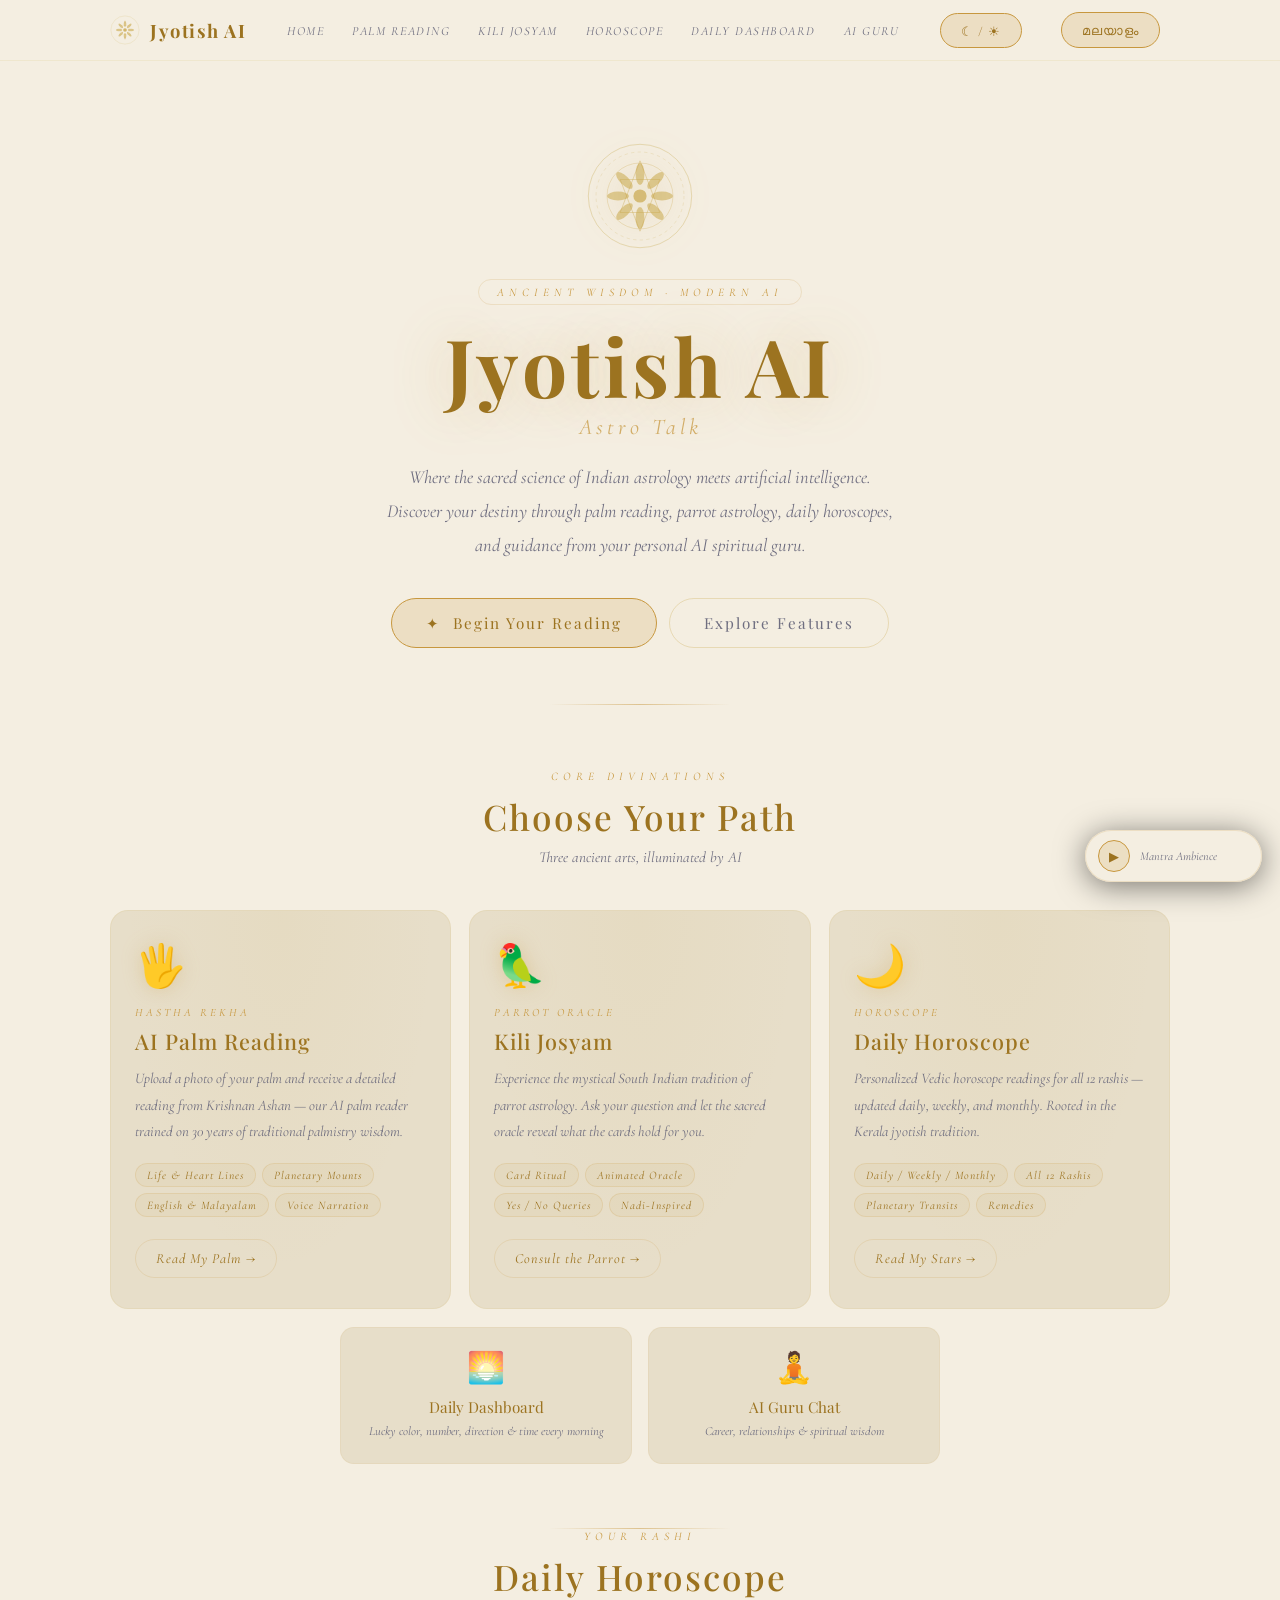
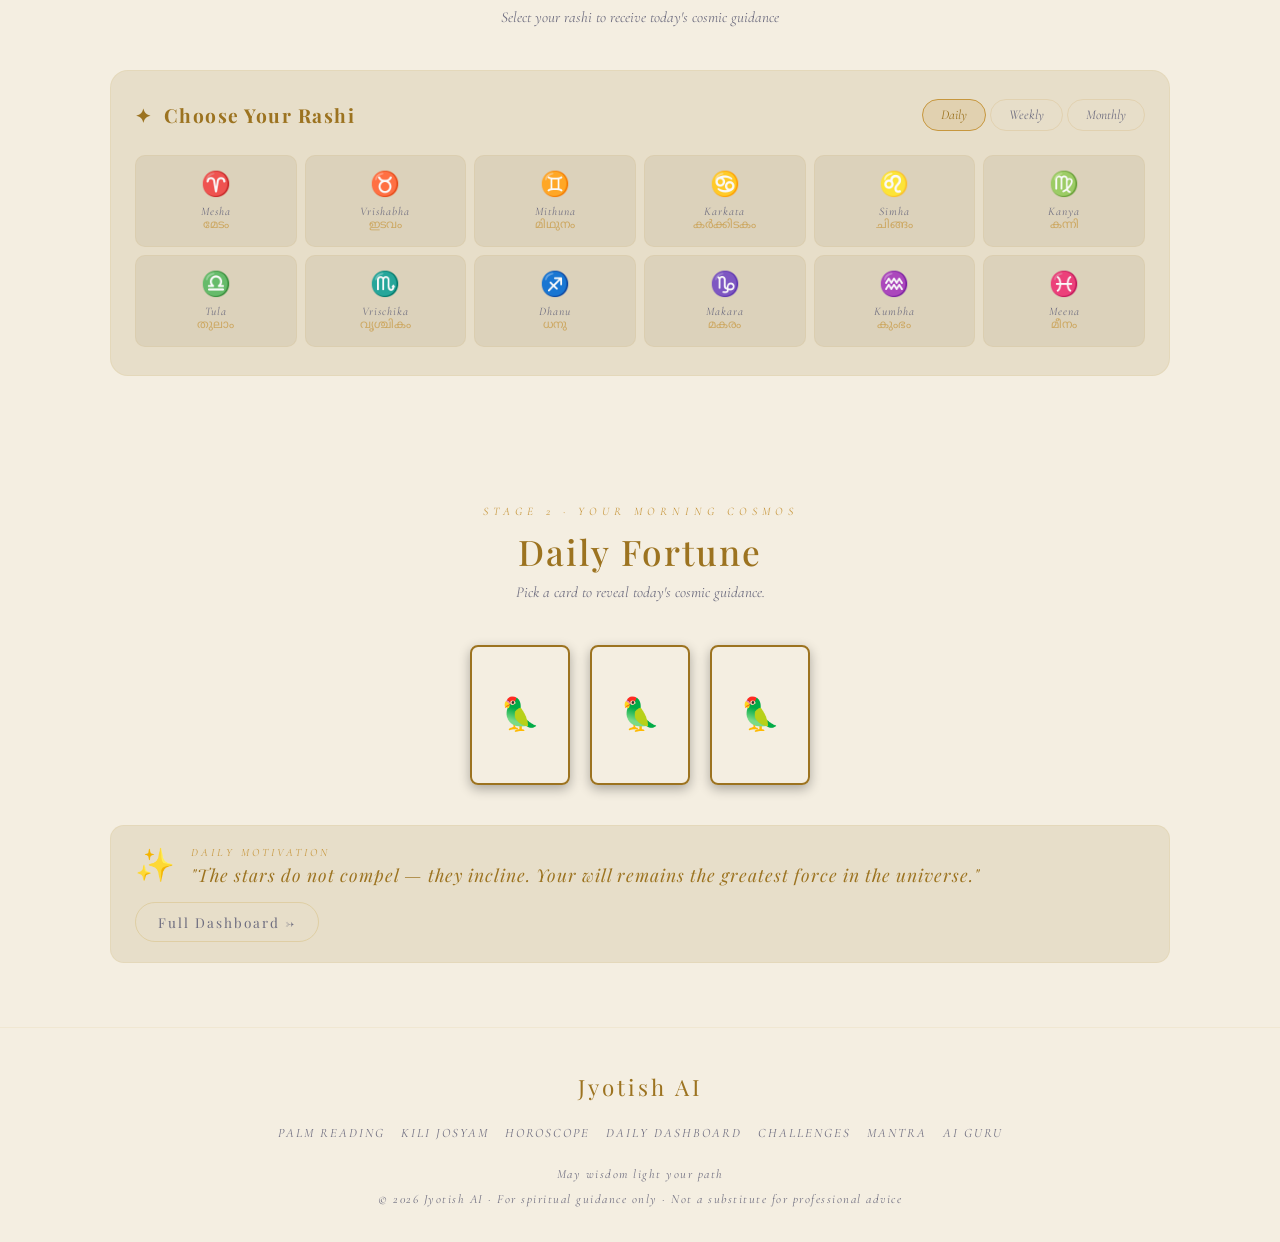
==== commit 415169d8: "Revert GLB optimization to fix Three.js loader issues, keep texture resized. Remove Begin Journey na" ====
--- a/frontend/index.html
+++ b/frontend/index.html
@@ -70,7 +70,7 @@
         </ul>
         <button class="nav-cta" id="themeToggler" style="margin-right:10px;" aria-label="Toggle Theme">☾ / ☀</button>
         <button class="nav-cta" id="langToggler" style="margin-right:10px;">മലയാളം</button>
-        <button class="nav-cta" onclick="window.location.href='palm.html'" data-i18n="nav_cta">✦ Begin Journey</button>
+
         <button class="nav-burger" id="burgerBtn" onclick="openDrawer()" aria-label="Open menu">
           <span></span><span></span><span></span>
         </button>
